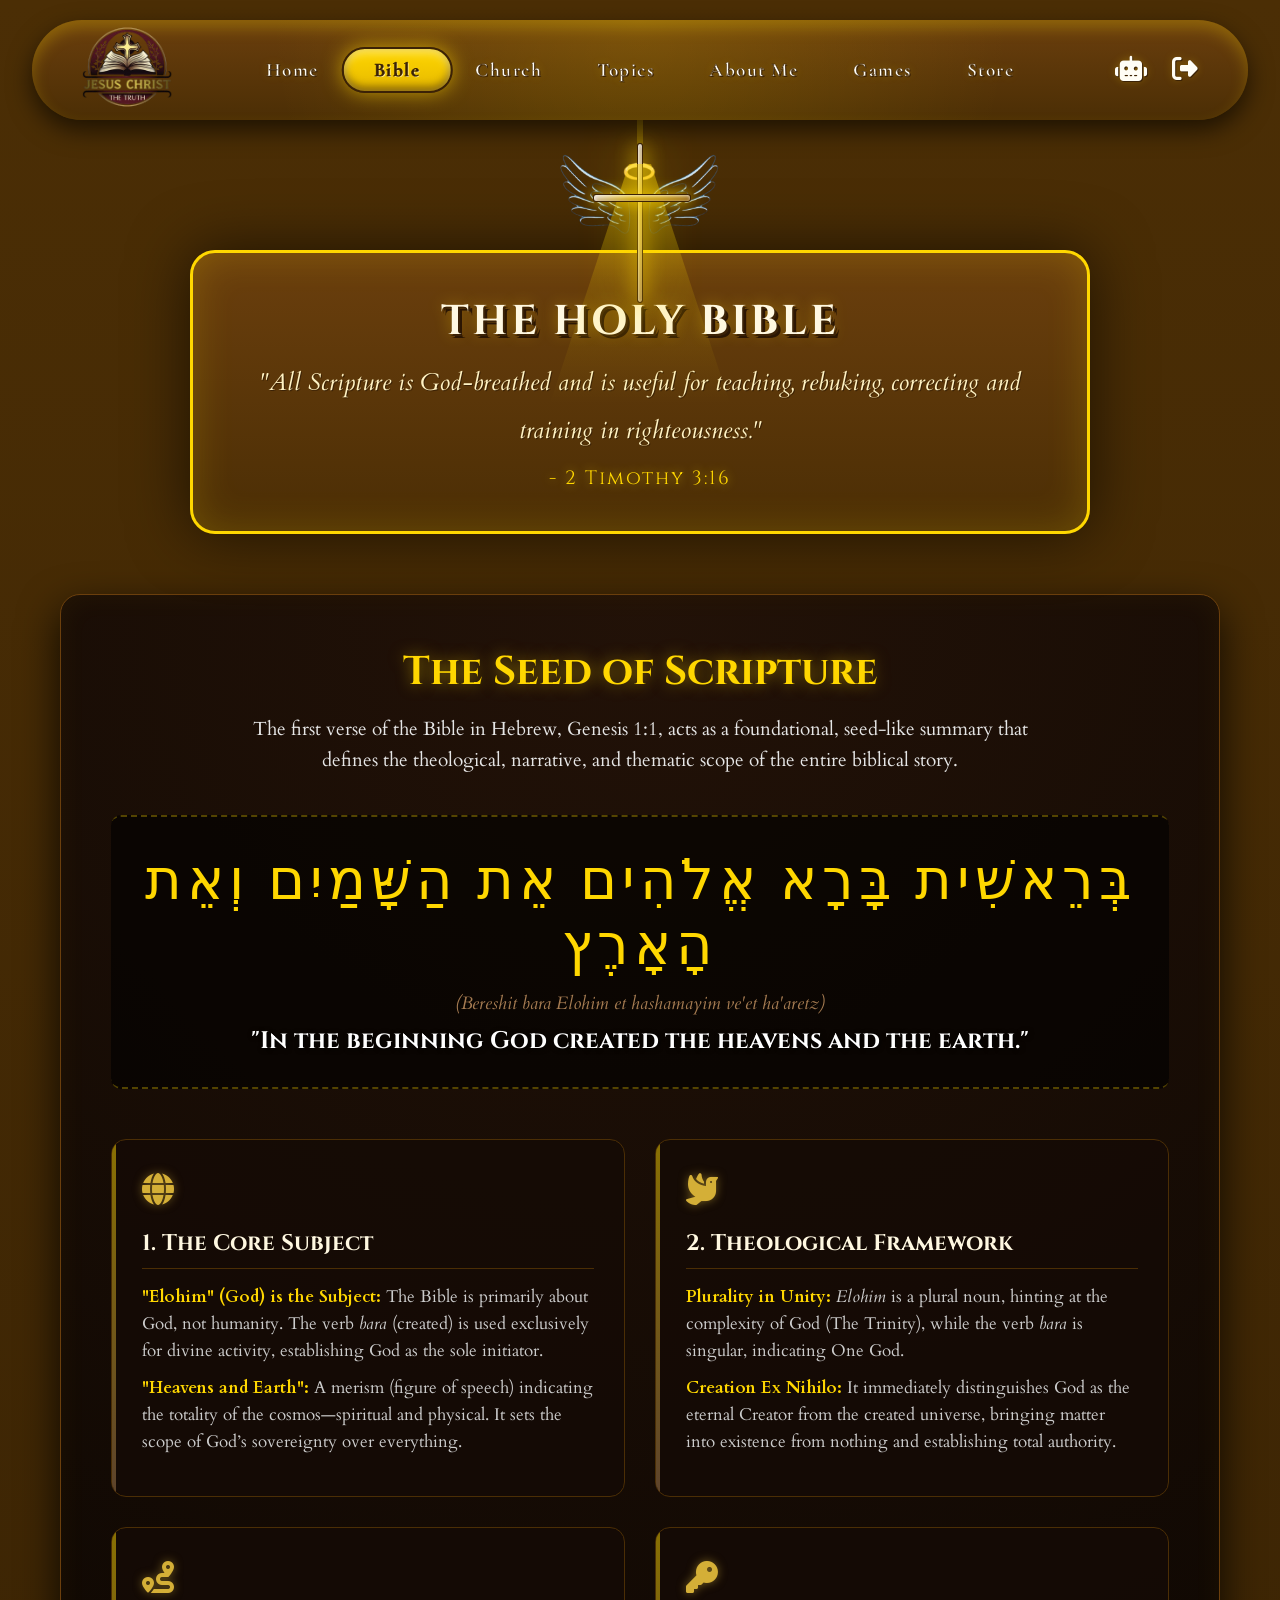
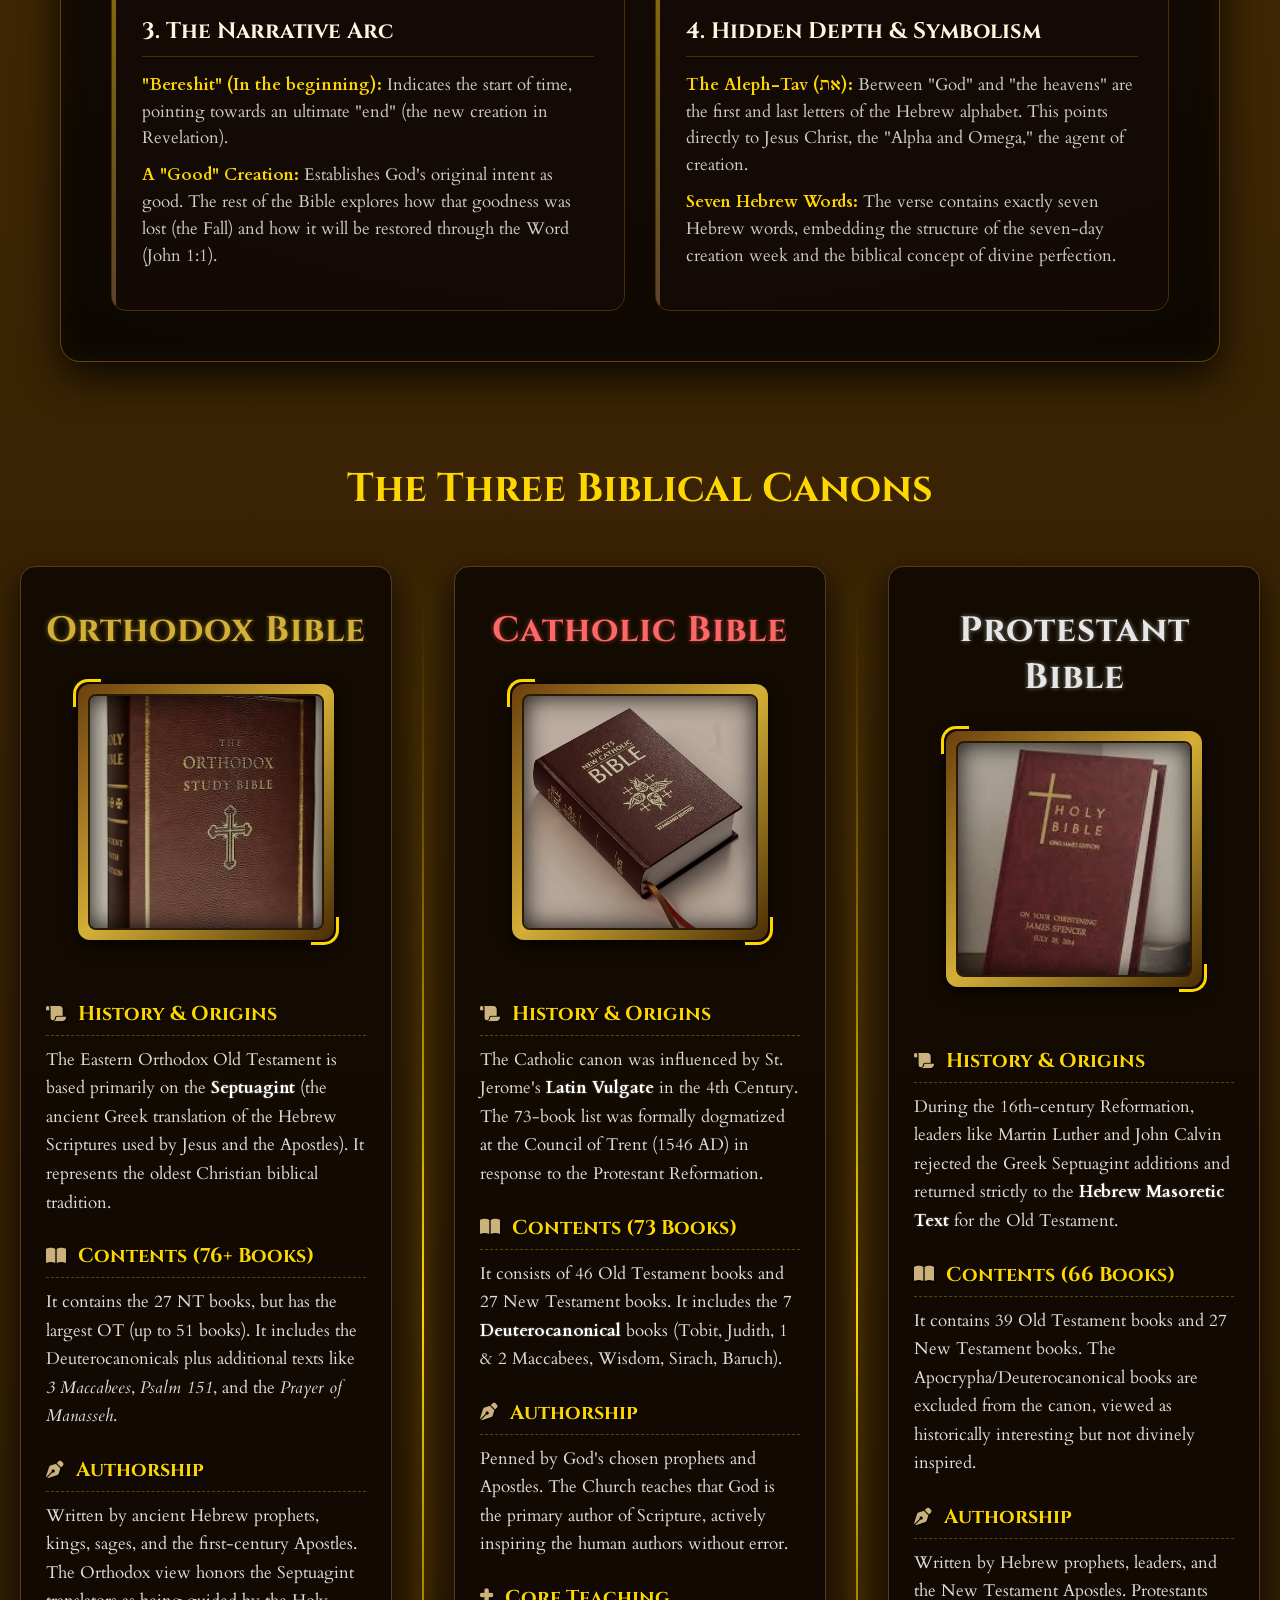
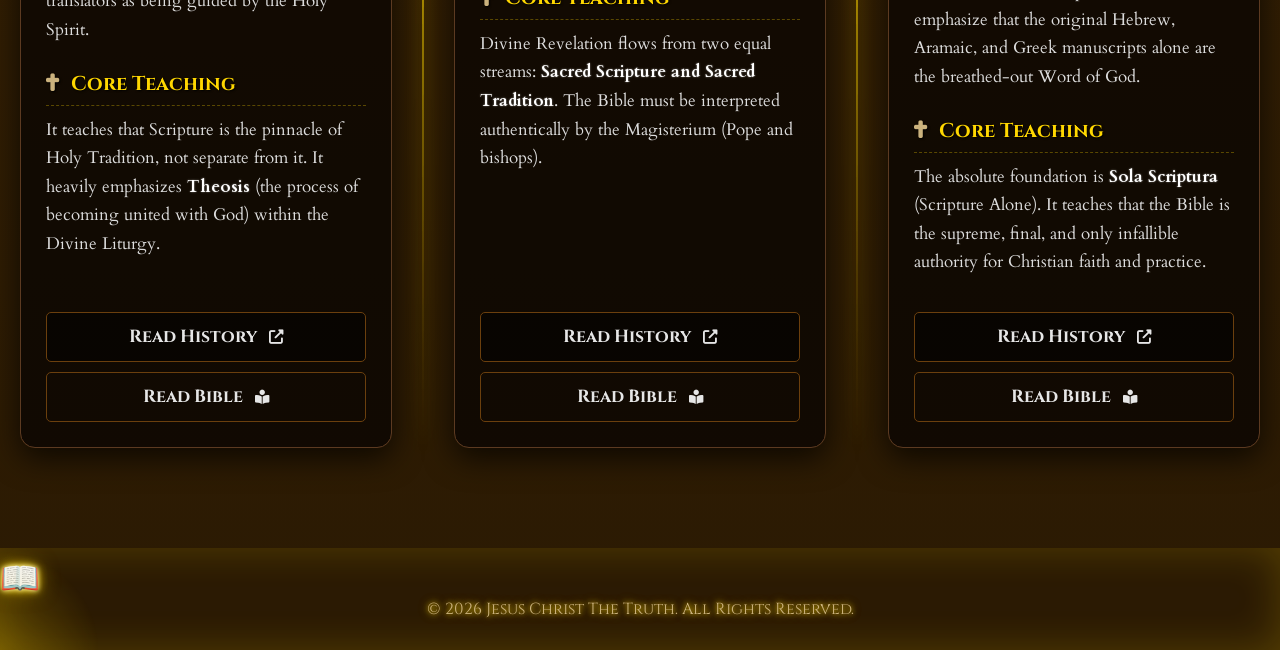
==== bible.html @ dcf9c30a "Update" ====
<!DOCTYPE html>
<html lang="en">
<head>
    <meta charset="UTF-8">
    <title>The Holy Bible - Jesus Christ The Truth</title>
    <meta name="viewport" content="width=device-width, initial-scale=1.0">

    <link rel="stylesheet" href="static/style.css">
    <link rel="stylesheet" href="static/bible.css">

    <link rel="stylesheet" href="https://cdnjs.cloudflare.com/ajax/libs/font-awesome/6.5.0/css/all.min.css">
    <link href="https://fonts.googleapis.com/css2?family=Cormorant+Garamond:wght@600;700&family=Cinzel:wght@600;700&display=swap" rel="stylesheet">
    <link href="https://fonts.googleapis.com/css2?family=Cinzel:wght@600;700&family=Cardo:ital,wght@0,400;1,400&display=swap" rel="stylesheet">
</head>
<body>

    <nav class="navbar">
        <div class="nav-left">
            <img src="static/image/jesusLogo.png" alt="Jesus Logo" class="logo">
        </div>

        <ul class="nav-links">
            <div class="nav-indicator"></div>
            <li><a href="main.html">Home</a></li>
            <li><a href="bible.html" class="active">Bible</a></li>
            <li><a href="church.html">Church</a></li>
            <li><a href="topic.html">Topics</a></li>
            <li><a href="#">About Me</a></li>
            <li><a href="#">Games</a></li>
            <li><a href="#">Store</a></li>
        </ul>

        <div class="nav-right">
            <a href="#" class="nav-icon" title="Chatbot"><i class="fas fa-robot"></i></a>
            <a href="index.html" class="nav-icon logout-btn" title="Logout"><i class="fas fa-sign-out-alt"></i></a>
        </div>

        <div class="dropdown" id="dropdownMenu">
            <ul class="mobile-nav-links">
                <li><a href="main.html">Home</a></li>
                <li><a href="bible.html" class="active">Bible</a></li>
                <li><a href="church.html">Church</a></li>
                <li><a href="#">Topics</a></li>
                <li><a href="#">About Me</a></li>
                <li><a href="#">Games</a></li>
                <li><a href="#">Store</a></li>
                <hr class="mobile-divider">
                <li><a href="#"><i class="fas fa-robot"></i> Chatbot</a></li>
                <li><a href="index.html" class="logout-btn"><i class="fas fa-sign-out-alt"></i> Logout</a></li>
            </ul>
        </div>

        <div class="menu-icon" id="menuIcon">
            <i class="fas fa-bars"></i>
        </div>
    </nav>

    <section class="hero" style="padding-bottom: 40px;">
        <div class="hero-container">
            <h1 class="main-title">
                The Holy Bible
                <span class="cross-effect"></span>
                <span class="cross-wings"></span>
            </h1>
            <p class="description">
                "All Scripture is God-breathed and is useful for teaching, rebuking, correcting and training in righteousness."
            </p>
            <p class="verse-reference">- 2 Timothy 3:16</p>
        </div>
    </section>

    <section class="genesis-section">
        <div class="genesis-container bible-reveal">
            
            <div class="genesis-intro">
                <h2>The Seed of Scripture</h2>
                <p>The first verse of the Bible in Hebrew, Genesis 1:1, acts as a foundational, seed-like summary that defines the theological, narrative, and thematic scope of the entire biblical story.</p>
            </div>

            <div class="hebrew-block bible-reveal">
                <p class="hebrew-text" dir="rtl">בְּרֵאשִׁית בָּרָא אֱלֹהִים אֵת הַשָּׁמַיִם וְאֵת הָאָרֶץ</p>
                <p class="transliteration">(Bereshit bara Elohim et hashamayim ve'et ha'aretz)</p>
                <p class="translation">"In the beginning God created the heavens and the earth."</p>
            </div>

            <div class="genesis-grid">
                
                <div class="genesis-card bible-reveal">
                    <div class="gen-icon"><i class="fas fa-globe"></i></div>
                    <h3>1. The Core Subject</h3>
                    <p><strong>"Elohim" (God) is the Subject:</strong> The Bible is primarily about God, not humanity. The verb <em>bara</em> (created) is used exclusively for divine activity, establishing God as the sole initiator.</p>
                    <p><strong>"Heavens and Earth":</strong> A merism (figure of speech) indicating the totality of the cosmos—spiritual and physical. It sets the scope of God’s sovereignty over everything.</p>
                </div>

                <div class="genesis-card bible-reveal" style="transition-delay: 0.1s;">
                    <div class="gen-icon"><i class="fas fa-dove"></i></div>
                    <h3>2. Theological Framework</h3>
                    <p><strong>Plurality in Unity:</strong> <em>Elohim</em> is a plural noun, hinting at the complexity of God (The Trinity), while the verb <em>bara</em> is singular, indicating One God.</p>
                    <p><strong>Creation Ex Nihilo:</strong> It immediately distinguishes God as the eternal Creator from the created universe, bringing matter into existence from nothing and establishing total authority.</p>
                </div>

                <div class="genesis-card bible-reveal" style="transition-delay: 0.2s;">
                    <div class="gen-icon"><i class="fas fa-route"></i></div>
                    <h3>3. The Narrative Arc</h3>
                    <p><strong>"Bereshit" (In the beginning):</strong> Indicates the start of time, pointing towards an ultimate "end" (the new creation in Revelation).</p>
                    <p><strong>A "Good" Creation:</strong> Establishes God's original intent as good. The rest of the Bible explores how that goodness was lost (the Fall) and how it will be restored through the Word (John 1:1).</p>
                </div>

                <div class="genesis-card bible-reveal" style="transition-delay: 0.3s;">
                    <div class="gen-icon"><i class="fas fa-key"></i></div>
                    <h3>4. Hidden Depth & Symbolism</h3>
                    <p><strong>The Aleph-Tav (את):</strong> Between "God" and "the heavens" are the first and last letters of the Hebrew alphabet. This points directly to Jesus Christ, the "Alpha and Omega," the agent of creation.</p>
                    <p><strong>Seven Hebrew Words:</strong> The verse contains exactly seven Hebrew words, embedding the structure of the seven-day creation week and the biblical concept of divine perfection.</p>
                </div>

            </div>
        </div>
    </section>

    <section class="bible-section">
        <h2 class="bible-reveal" style="text-align:center; font-family:'Cinzel', serif; font-size: 2.5rem; color:#ffd700; margin-bottom: 50px;">The Three Biblical Canons</h2>
        <div class="bible-grid">
            
            <div class="bible-col bible-reveal">
                <h2 class="bible-title orthodox-text">Orthodox Bible</h2>
                
                <div class="bible-image-frame orthodox-frame">
                    <div class="bible-image-container">
                        <img src="static/image/orthodox_book.jpg" alt="Eastern Orthodox Bible">
                    </div>
                </div>
                
                <div class="bible-details">
                    <h4><i class="fas fa-scroll"></i> History & Origins</h4>
                    <p>The Eastern Orthodox Old Testament is based primarily on the <strong>Septuagint</strong> (the ancient Greek translation of the Hebrew Scriptures used by Jesus and the Apostles). It represents the oldest Christian biblical tradition.</p>

                    <h4><i class="fas fa-book-open"></i> Contents (76+ Books)</h4>
                    <p>It contains the 27 NT books, but has the largest OT (up to 51 books). It includes the Deuterocanonicals plus additional texts like <em>3 Maccabees</em>, <em>Psalm 151</em>, and the <em>Prayer of Manasseh</em>.</p>

                    <h4><i class="fas fa-pen-nib"></i> Authorship</h4>
                    <p>Written by ancient Hebrew prophets, kings, sages, and the first-century Apostles. The Orthodox view honors the Septuagint translators as being guided by the Holy Spirit.</p>

                    <h4><i class="fas fa-cross"></i> Core Teaching</h4>
                    <p>It teaches that Scripture is the pinnacle of Holy Tradition, not separate from it. It heavily emphasizes <strong>Theosis</strong> (the process of becoming united with God) within the Divine Liturgy.</p>
                </div>

                <a href="https://www.orthodoxroad.com/where-did-the-christian-bible-come-from/" target="_blank" class="bible-source-link orthodox-link">
                    Read History <i class="fas fa-external-link-alt"></i>
                </a>
                
                <button class="bible-source-link orthodox-read-btn" id="open-orthodox-reader">
                    Read Bible <i class="fas fa-book-reader"></i>
                </button>
            </div>

            <div class="bible-divider bible-reveal"></div>

            <div class="bible-col bible-reveal" style="transition-delay: 0.2s;">
                <h2 class="bible-title catholic-text">Catholic Bible</h2>
                
                <div class="bible-image-frame catholic-frame">
                    <div class="bible-image-container">
                        <img src="static/image/catholic_book.jpg" alt="Roman Catholic Bible">
                    </div>
                </div>
                
                <div class="bible-details">
                    <h4><i class="fas fa-scroll"></i> History & Origins</h4>
                    <p>The Catholic canon was influenced by St. Jerome's <strong>Latin Vulgate</strong> in the 4th Century. The 73-book list was formally dogmatized at the Council of Trent (1546 AD) in response to the Protestant Reformation.</p>

                    <h4><i class="fas fa-book-open"></i> Contents (73 Books)</h4>
                    <p>It consists of 46 Old Testament books and 27 New Testament books. It includes the 7 <strong>Deuterocanonical</strong> books (Tobit, Judith, 1 & 2 Maccabees, Wisdom, Sirach, Baruch).</p>

                    <h4><i class="fas fa-pen-nib"></i> Authorship</h4>
                    <p>Penned by God's chosen prophets and Apostles. The Church teaches that God is the primary author of Scripture, actively inspiring the human authors without error.</p>

                    <h4><i class="fas fa-cross"></i> Core Teaching</h4>
                    <p>Divine Revelation flows from two equal streams: <strong>Sacred Scripture and Sacred Tradition</strong>. The Bible must be interpreted authentically by the Magisterium (Pope and bishops).</p>
                </div>

                <a href="https://www.catholic.com/tract/the-old-testament-canon" target="_blank" class="bible-source-link catholic-link">
                    Read History <i class="fas fa-external-link-alt"></i>
                </a>

                <button class="bible-source-link catholic-read-btn" id="open-catholic-reader">
                    Read Bible <i class="fas fa-book-reader"></i>
                </button>
            </div>

            <div class="bible-divider bible-reveal"></div>

            <div class="bible-col bible-reveal" style="transition-delay: 0.4s;">
                <h2 class="bible-title protestant-text">Protestant Bible</h2>
                
                <div class="bible-image-frame protestant-frame">
                    <div class="bible-image-container">
                        <img src="static/image/protestant_bible.jpg" alt="Protestant Bible">
                    </div>
                </div>
                
                <div class="bible-details">
                    <h4><i class="fas fa-scroll"></i> History & Origins</h4>
                    <p>During the 16th-century Reformation, leaders like Martin Luther and John Calvin rejected the Greek Septuagint additions and returned strictly to the <strong>Hebrew Masoretic Text</strong> for the Old Testament.</p>

                    <h4><i class="fas fa-book-open"></i> Contents (66 Books)</h4>
                    <p>It contains 39 Old Testament books and 27 New Testament books. The Apocrypha/Deuterocanonical books are excluded from the canon, viewed as historically interesting but not divinely inspired.</p>

                    <h4><i class="fas fa-pen-nib"></i> Authorship</h4>
                    <p>Written by Hebrew prophets, leaders, and the New Testament Apostles. Protestants emphasize that the original Hebrew, Aramaic, and Greek manuscripts alone are the breathed-out Word of God.</p>

                    <h4><i class="fas fa-cross"></i> Core Teaching</h4>
                    <p>The absolute foundation is <strong>Sola Scriptura</strong> (Scripture Alone). It teaches that the Bible is the supreme, final, and only infallible authority for Christian faith and practice.</p>
                </div>

                <a href="https://www.thegospelcoalition.org/essay/the-biblical-canon/" target="_blank" class="bible-source-link protestant-link">
                    Read History <i class="fas fa-external-link-alt"></i>
                </a>

                <button class="bible-source-link protestant-read-btn" id="open-protestant-reader">
                    Read Bible <i class="fas fa-book-reader"></i>
                </button>
            </div>

        </div>
    </section>

    <div id="panel-overlay" class="panel-overlay"></div>

    <div id="orthodox-reader-panel" class="side-panel">
        <div class="panel-header orthodox-header">
            <h2>Orthodox Canon</h2>
            <button class="close-btn" title="Go Back"><i class="fas fa-arrow-right"></i></button>
        </div>
        
        <div class="panel-content">
            <h3 class="testament-title">Old Testament (51 Books)</h3>
            <div class="books-grid">
                <div class="book-category">
                    <h4 class="book-section">The Law (Pentateuch)</h4>
                    <ul class="book-list">
                        <li class="book-item" onclick="window.location.href='genesis.html'">Genesis</li>
                        <li class="book-item">Exodus</li>
                        <li class="book-item">Leviticus</li>
                        <li class="book-item">Numbers</li>
                        <li class="book-item">Deuteronomy</li>
                    </ul>
                </div>
                <div class="book-category">
                    <h4 class="book-section">Historical</h4>
                    <ul class="book-list">
                        <li class="book-item">Joshua</li>
                        <li class="book-item">Judges</li>
                        <li class="book-item">Ruth</li>
                        <li class="book-item">1 Kingdoms (1 Samuel)</li>
                        <li class="book-item">2 Kingdoms (2 Samuel)</li>
                        <li class="book-item">3 Kingdoms (1 Kings)</li>
                        <li class="book-item">4 Kingdoms (2 Kings)</li>
                        <li class="book-item">1 Chronicles</li>
                        <li class="book-item">2 Chronicles</li>
                        <li class="book-item">1 Esdras</li>
                        <li class="book-item">Ezra (2 Esdras)</li>
                        <li class="book-item">Nehemiah</li>
                        <li class="book-item">Tobit</li>
                        <li class="book-item">Judith</li>
                        <li class="book-item">Esther</li>
                        <li class="book-item">1 Maccabees</li>
                        <li class="book-item">2 Maccabees</li>
                        <li class="book-item">3 Maccabees</li>
                        <li class="book-item">4 Maccabees (Appendix)</li>
                    </ul>
                </div>
                <div class="book-category">
                    <h4 class="book-section">Wisdom Literature</h4>
                    <ul class="book-list">
                        <li class="book-item">Job</li>
                        <li class="book-item">Psalms (+ Psalm 151)</li>
                        <li class="book-item">Proverbs</li>
                        <li class="book-item">Ecclesiastes</li>
                        <li class="book-item">Song of Songs</li>
                        <li class="book-item">Wisdom of Solomon</li>
                        <li class="book-item">Sirach (Ecclesiasticus)</li>
                        <li class="book-item">Prayer of Manasseh</li>
                    </ul>
                </div>
                <div class="book-category">
                    <h4 class="book-section">Major Prophets</h4>
                    <ul class="book-list">
                        <li class="book-item">Isaiah</li>
                        <li class="book-item">Jeremiah</li>
                        <li class="book-item">Lamentations</li>
                        <li class="book-item">Baruch</li>
                        <li class="book-item">Epistle of Jeremiah</li>
                        <li class="book-item">Ezekiel</li>
                        <li class="book-item">Daniel (w/ additions)</li>
                    </ul>
                </div>
                <div class="book-category">
                    <h4 class="book-section">Minor Prophets</h4>
                    <ul class="book-list">
                        <li class="book-item">Hosea</li>
                        <li class="book-item">Joel</li>
                        <li class="book-item">Amos</li>
                        <li class="book-item">Obadiah</li>
                        <li class="book-item">Jonah</li>
                        <li class="book-item">Micah</li>
                        <li class="book-item">Nahum</li>
                        <li class="book-item">Habakkuk</li>
                        <li class="book-item">Zephaniah</li>
                        <li class="book-item">Haggai</li>
                        <li class="book-item">Zechariah</li>
                        <li class="book-item">Malachi</li>
                    </ul>
                </div>
            </div>

            <h3 class="testament-title" style="margin-top: 50px;">New Testament (27 Books)</h3>
            <div class="books-grid">
                <div class="book-category">
                    <h4 class="book-section">Gospels & History</h4>
                    <ul class="book-list">
                        <li class="book-item">Matthew</li>
                        <li class="book-item">Mark</li>
                        <li class="book-item">Luke</li>
                        <li class="book-item">John</li>
                        <li class="book-item">Acts of the Apostles</li>
                    </ul>
                </div>
                <div class="book-category">
                    <h4 class="book-section">Pauline Epistles</h4>
                    <ul class="book-list">
                        <li class="book-item">Romans</li>
                        <li class="book-item">1 Corinthians</li>
                        <li class="book-item">2 Corinthians</li>
                        <li class="book-item">Galatians</li>
                        <li class="book-item">Ephesians</li>
                        <li class="book-item">Philippians</li>
                        <li class="book-item">Colossians</li>
                        <li class="book-item">1 Thessalonians</li>
                        <li class="book-item">2 Thessalonians</li>
                        <li class="book-item">1 Timothy</li>
                        <li class="book-item">2 Timothy</li>
                        <li class="book-item">Titus</li>
                        <li class="book-item">Philemon</li>
                    </ul>
                </div>
                <div class="book-category">
                    <h4 class="book-section">General Epistles & Prophecy</h4>
                    <ul class="book-list">
                        <li class="book-item">Hebrews</li>
                        <li class="book-item">James</li>
                        <li class="book-item">1 Peter</li>
                        <li class="book-item">2 Peter</li>
                        <li class="book-item">1 John</li>
                        <li class="book-item">2 John</li>
                        <li class="book-item">3 John</li>
                        <li class="book-item">Jude</li>
                        <li class="book-item" style="margin-top: 10px; color: #ff6666;">Revelation</li>
                    </ul>
                </div>
            </div>
        </div>
    </div>

    <div id="catholic-reader-panel" class="side-panel">
        <div class="panel-header catholic-header">
            <h2>Catholic Canon</h2>
            <button class="close-btn" title="Go Back"><i class="fas fa-arrow-right"></i></button>
        </div>
        
        <div class="panel-content">
            <h3 class="testament-title">Old Testament (46 Books)</h3>
            <div class="books-grid">
                <div class="book-category">
                    <h4 class="book-section">The Law (Pentateuch)</h4>
                    <ul class="book-list">
                        <li class="book-item" onclick="window.location.href='genesis.html'">Genesis</li>
                        <li class="book-item">Exodus</li>
                        <li class="book-item">Leviticus</li>
                        <li class="book-item">Numbers</li>
                        <li class="book-item">Deuteronomy</li>
                    </ul>
                </div>
                <div class="book-category">
                    <h4 class="book-section">Historical</h4>
                    <ul class="book-list">
                        <li class="book-item">Joshua</li>
                        <li class="book-item">Judges</li>
                        <li class="book-item">Ruth</li>
                        <li class="book-item">1 Samuel</li>
                        <li class="book-item">2 Samuel</li>
                        <li class="book-item">1 Kings</li>
                        <li class="book-item">2 Kings</li>
                        <li class="book-item">1 Chronicles</li>
                        <li class="book-item">2 Chronicles</li>
                        <li class="book-item">Ezra</li>
                        <li class="book-item">Nehemiah</li>
                        <li class="book-item">Tobit</li>
                        <li class="book-item">Judith</li>
                        <li class="book-item">Esther</li>
                        <li class="book-item">1 Maccabees</li>
                        <li class="book-item">2 Maccabees</li>
                    </ul>
                </div>
                <div class="book-category">
                    <h4 class="book-section">Wisdom Literature</h4>
                    <ul class="book-list">
                        <li class="book-item">Job</li>
                        <li class="book-item">Psalms</li>
                        <li class="book-item">Proverbs</li>
                        <li class="book-item">Ecclesiastes</li>
                        <li class="book-item">Song of Songs</li>
                        <li class="book-item">Wisdom</li>
                        <li class="book-item">Sirach (Ecclesiasticus)</li>
                    </ul>
                </div>
                <div class="book-category">
                    <h4 class="book-section">Major Prophets</h4>
                    <ul class="book-list">
                        <li class="book-item">Isaiah</li>
                        <li class="book-item">Jeremiah</li>
                        <li class="book-item">Lamentations</li>
                        <li class="book-item">Baruch</li>
                        <li class="book-item">Ezekiel</li>
                        <li class="book-item">Daniel</li>
                    </ul>
                </div>
                <div class="book-category">
                    <h4 class="book-section">Minor Prophets</h4>
                    <ul class="book-list">
                        <li class="book-item">Hosea</li>
                        <li class="book-item">Joel</li>
                        <li class="book-item">Amos</li>
                        <li class="book-item">Obadiah</li>
                        <li class="book-item">Jonah</li>
                        <li class="book-item">Micah</li>
                        <li class="book-item">Nahum</li>
                        <li class="book-item">Habakkuk</li>
                        <li class="book-item">Zephaniah</li>
                        <li class="book-item">Haggai</li>
                        <li class="book-item">Zechariah</li>
                        <li class="book-item">Malachi</li>
                    </ul>
                </div>
            </div>

            <h3 class="testament-title" style="margin-top: 50px;">New Testament (27 Books)</h3>
            <div class="books-grid">
                <div class="book-category">
                    <h4 class="book-section">Gospels & History</h4>
                    <ul class="book-list">
                        <li class="book-item">Matthew</li>
                        <li class="book-item">Mark</li>
                        <li class="book-item">Luke</li>
                        <li class="book-item">John</li>
                        <li class="book-item">Acts of the Apostles</li>
                    </ul>
                </div>
                <div class="book-category">
                    <h4 class="book-section">Pauline Epistles</h4>
                    <ul class="book-list">
                        <li class="book-item">Romans</li>
                        <li class="book-item">1 Corinthians</li>
                        <li class="book-item">2 Corinthians</li>
                        <li class="book-item">Galatians</li>
                        <li class="book-item">Ephesians</li>
                        <li class="book-item">Philippians</li>
                        <li class="book-item">Colossians</li>
                        <li class="book-item">1 Thessalonians</li>
                        <li class="book-item">2 Thessalonians</li>
                        <li class="book-item">1 Timothy</li>
                        <li class="book-item">2 Timothy</li>
                        <li class="book-item">Titus</li>
                        <li class="book-item">Philemon</li>
                    </ul>
                </div>
                <div class="book-category">
                    <h4 class="book-section">General Epistles & Prophecy</h4>
                    <ul class="book-list">
                        <li class="book-item">Hebrews</li>
                        <li class="book-item">James</li>
                        <li class="book-item">1 Peter</li>
                        <li class="book-item">2 Peter</li>
                        <li class="book-item">1 John</li>
                        <li class="book-item">2 John</li>
                        <li class="book-item">3 John</li>
                        <li class="book-item">Jude</li>
                        <li class="book-item" style="margin-top: 10px; color: #ff6666;">Revelation</li>
                    </ul>
                </div>
            </div>
        </div>
    </div>

    <div id="protestant-reader-panel" class="side-panel">
        <div class="panel-header protestant-header">
            <h2>Protestant Canon</h2>
            <button class="close-btn" title="Go Back"><i class="fas fa-arrow-right"></i></button>
        </div>
        
        <div class="panel-content">
            <h3 class="testament-title">Old Testament (39 Books)</h3>
            <div class="books-grid">
                <div class="book-category">
                    <h4 class="book-section">The Law (Pentateuch)</h4>
                    <ul class="book-list">
                        <li class="book-item" onclick="window.location.href='genesis.html'">Genesis</li>
                        <li class="book-item">Exodus</li>
                        <li class="book-item">Leviticus</li>
                        <li class="book-item">Numbers</li>
                        <li class="book-item">Deuteronomy</li>
                    </ul>
                </div>
                <div class="book-category">
                    <h4 class="book-section">Historical</h4>
                    <ul class="book-list">
                        <li class="book-item">Joshua</li>
                        <li class="book-item">Judges</li>
                        <li class="book-item">Ruth</li>
                        <li class="book-item">1 Samuel</li>
                        <li class="book-item">2 Samuel</li>
                        <li class="book-item">1 Kings</li>
                        <li class="book-item">2 Kings</li>
                        <li class="book-item">1 Chronicles</li>
                        <li class="book-item">2 Chronicles</li>
                        <li class="book-item">Ezra</li>
                        <li class="book-item">Nehemiah</li>
                        <li class="book-item">Esther</li>
                    </ul>
                </div>
                <div class="book-category">
                    <h4 class="book-section">Wisdom Literature</h4>
                    <ul class="book-list">
                        <li class="book-item">Job</li>
                        <li class="book-item">Psalms</li>
                        <li class="book-item">Proverbs</li>
                        <li class="book-item">Ecclesiastes</li>
                        <li class="book-item">Song of Solomon</li>
                    </ul>
                </div>
                <div class="book-category">
                    <h4 class="book-section">Major Prophets</h4>
                    <ul class="book-list">
                        <li class="book-item">Isaiah</li>
                        <li class="book-item">Jeremiah</li>
                        <li class="book-item">Lamentations</li>
                        <li class="book-item">Ezekiel</li>
                        <li class="book-item">Daniel</li>
                    </ul>
                </div>
                <div class="book-category">
                    <h4 class="book-section">Minor Prophets</h4>
                    <ul class="book-list">
                        <li class="book-item">Hosea</li>
                        <li class="book-item">Joel</li>
                        <li class="book-item">Amos</li>
                        <li class="book-item">Obadiah</li>
                        <li class="book-item">Jonah</li>
                        <li class="book-item">Micah</li>
                        <li class="book-item">Nahum</li>
                        <li class="book-item">Habakkuk</li>
                        <li class="book-item">Zephaniah</li>
                        <li class="book-item">Haggai</li>
                        <li class="book-item">Zechariah</li>
                        <li class="book-item">Malachi</li>
                    </ul>
                </div>
            </div>

            <h3 class="testament-title" style="margin-top: 50px;">New Testament (27 Books)</h3>
            <div class="books-grid">
                <div class="book-category">
                    <h4 class="book-section">Gospels & History</h4>
                    <ul class="book-list">
                        <li class="book-item">Matthew</li>
                        <li class="book-item">Mark</li>
                        <li class="book-item">Luke</li>
                        <li class="book-item">John</li>
                        <li class="book-item">Acts</li>
                    </ul>
                </div>
                <div class="book-category">
                    <h4 class="book-section">Pauline Epistles</h4>
                    <ul class="book-list">
                        <li class="book-item">Romans</li>
                        <li class="book-item">1 Corinthians</li>
                        <li class="book-item">2 Corinthians</li>
                        <li class="book-item">Galatians</li>
                        <li class="book-item">Ephesians</li>
                        <li class="book-item">Philippians</li>
                        <li class="book-item">Colossians</li>
                        <li class="book-item">1 Thessalonians</li>
                        <li class="book-item">2 Thessalonians</li>
                        <li class="book-item">1 Timothy</li>
                        <li class="book-item">2 Timothy</li>
                        <li class="book-item">Titus</li>
                        <li class="book-item">Philemon</li>
                    </ul>
                </div>
                <div class="book-category">
                    <h4 class="book-section">General Epistles & Prophecy</h4>
                    <ul class="book-list">
                        <li class="book-item">Hebrews</li>
                        <li class="book-item">James</li>
                        <li class="book-item">1 Peter</li>
                        <li class="book-item">2 Peter</li>
                        <li class="book-item">1 John</li>
                        <li class="book-item">2 John</li>
                        <li class="book-item">3 John</li>
                        <li class="book-item">Jude</li>
                        <li class="book-item" style="margin-top: 10px; color: #ff6666;">Revelation</li>
                    </ul>
                </div>
            </div>
        </div>
    </div>

    <footer class="footer">
        <span class="bible-icon">📖</span>
        <p>© 2026 Jesus Christ The Truth. All Rights Reserved.</p>
    </footer>

    <script src="static/script.js"></script>
    <script src="static/bible.js"></script>
</body>
</html>
---- static/style.css ----
/* ================= GLOBAL ================= */

* {
    margin: 0;
    padding: 0;
    box-sizing: border-box;
}

body {
    background: linear-gradient(to bottom, #4b2e05, #2b1a03);
    color: #fff8e1;
    font-family: 'Cinzel', serif;
    cursor: url("cursor/browncross.cur"), auto;
    overflow-x: hidden;
}

/* Cursor hover for links, buttons, and interactive containers */
a, 
button, 
li,
.menu-icon,
.nav-icon,
.gospel-block,
.disciple-card,
.tree-card,
.trinity-node,
.timeline-item .timeline-box,
.timeline-item .square-frame {
    cursor: url("cursor/yellowcross.cur"), pointer;
}

/* Glow background effect */
.cursor-glow {
    position: fixed;
    width: 200px;
    height: 200px;
    background: radial-gradient(circle, rgba(255,215,0,0.25) 0%, transparent 70%);
    pointer-events: none;
    transform: translate(-50%, -50%);
    z-index: 0;
}

/* ================= NAVBAR ================= */

.navbar {
    height: 100px;
    width: 95%;
    margin: 20px auto;
    background: linear-gradient(to bottom, #6b3f0d, #4b2e05);
    border-radius: 80px;
    box-shadow:
        inset 0 8px 15px rgba(255, 215, 0, 0.25),
        0 10px 25px rgba(0,0,0,0.6);
    display: flex;
    align-items: center;
    justify-content: space-between;
    padding: 0 50px; /* Slightly reduced padding to give links more room */
    position: relative;
    z-index: 10;

    /* Slide down animation */
    transform: translateY(-150%);
    animation: navDrop 1s ease forwards;
}

@keyframes navDrop {
    to {
        transform: translateY(0);
    }
}

/* LOGO */
.logo {
    height: 90px;
}

/* Desktop Nav Links */
.nav-links {
    list-style: none;
    display: flex;
    gap: 15px; /* Reduced gap to fit all items perfectly */
    position: absolute;
    left: 50%;
    transform: translateX(-50%);
    align-items: center;
}

.navbar::before {
    content: "";
    position: absolute;
    inset: 0;
    border-radius: 80px;
    background: radial-gradient(circle at top center, rgba(255,215,0,0.15), transparent 60%);
    pointer-events: none;
}

.nav-links li {
    position: relative;
    z-index: 2; /* Creates proper stacking for the links */
}

.nav-links li a {
    text-decoration: none;
    color: #fffdf5;
    font-weight: 700;
    font-size: 1.2rem; 
    letter-spacing: 1.5px;
    font-family: 'Cormorant Garamond', serif;
    position: relative;
    padding: 12px 20px; 
    transition: 0.3s ease;
    white-space: nowrap;
    text-shadow: 1px 1px 0 #3b2206, 0 0 8px rgba(255,215,0,0.25);
    -webkit-text-stroke: 0.4px #3b2206;
    z-index: 5; /* Keeps the text firmly above the yellow indicator */
}

/* Yellow Glow Indicator */
.nav-indicator {
    position: absolute;
    height: 46px; 
    background: linear-gradient(to bottom, #ffd700, #e6b800);
    border-radius: 25px;
    border: 2px solid #3b2206;
    box-shadow: inset 0 4px 8px rgba(255,255,255,0.4), inset 0 -4px 8px rgba(59,34,6,0.6), 0 0 20px rgba(255,215,0,0.6);
    /* Snappy, elastic sliding animation */
    transition: all 0.35s cubic-bezier(0.25, 1, 0.5, 1); 
    z-index: 1; /* Sits right behind the text but in front of the navbar */
    opacity: 0;
    pointer-events: none; /* CRITICAL: Prevents the bubble from blocking your mouse hovers! */
}

.nav-links li a.active {
    color: #3b2206;
    text-shadow:
        0 0 6px rgba(255,215,0,0.7),
        1px 1px 0 #fff3c4;
    -webkit-text-stroke: 0.6px #3b2206;
}

/* Right Side Icons */
.nav-right {
    display: flex;
    gap: 25px;
    align-items: center;
}

.nav-icon {
    color: #fffdf5;
    font-size: 1.6rem; /* Slightly smaller icons to match the new text scale */
    text-decoration: none;
    transition: 0.3s ease;
    text-shadow: 1px 1px 0 #3b2206, 0 0 8px rgba(255,215,0,0.25);
}

.nav-icon:hover {
    color: gold;
    text-shadow: 0 0 15px gold;
    transform: scale(1.1);
}

/* Menu Icon */
.menu-icon {
    font-size: 30px;
    color: #fff8e1;
    display: none; /* Hidden on desktop */
}

/* ================= DROPDOWN (Mobile Menu) ================= */
.dropdown {
    position: absolute;
    top: 120px;
    right: 40px;
    background: #3a2204;
    border-radius: 15px;
    width: 220px;
    display: none; /* Hidden by default */
    padding: 20px;
    box-shadow: 0 10px 20px rgba(0,0,0,0.5);
    z-index: 20;
}

/* Mobile Nav Links inside Dropdown */
.mobile-nav-links {
    list-style: none;
    display: flex;
    flex-direction: column;
    gap: 15px;
}

.mobile-nav-links li a {
    text-decoration: none;
    color: #fffdf5;
    font-size: 1.2rem;
    font-family: 'Cormorant Garamond', serif;
    padding: 10px;
    display: block;
    transition: 0.3s;
}

.mobile-nav-links li a:hover {
    color: gold;
    text-shadow: 0 0 10px gold;
}

/* Mobile Dropdown Divider */
.mobile-divider {
    border: 0;
    height: 1px;
    background: #6b3f0d;
    margin: 5px 0;
    box-shadow: 0 1px 3px rgba(0,0,0,0.5);
}

/* Icons inside mobile dropdown */
.mobile-nav-links li a i {
    width: 25px;
    text-align: center;
    margin-right: 5px;
    color: #ffd700;
}

/* ================= HERO SECTION ================= */
.hero {
    text-align: center;
    padding: 150px 20px 10px;
    margin-top: -40px;
    position: relative;
    z-index: 2;
}

.hero-container {
    max-width: 900px;
    margin: auto;
    background: linear-gradient(to bottom, #6b3f0d, #4b2e05);
    padding: 40px 60px 40px;
    border-radius: 25px;
    border: 3px solid gold;
    box-shadow:
        inset 0 0 40px rgba(255,215,0,0.2),
        0 0 60px rgba(0,0,0,0.6);
    position: relative;
    overflow: visible;
}

/* Responsive Title using clamp() */
.main-title {
    font-size: clamp(2rem, 5vw, 2.6rem); /* Scales between 2rem and 2.6rem */
    font-family: 'Cinzel', serif;
    position: relative;
    margin-bottom: 10px;
    letter-spacing: 3px;
    text-transform: uppercase;
    white-space: nowrap;
    text-shadow:
        2px 2px 0 #3b2206,
        4px 4px 0 #2b1603,
        0 0 15px rgba(255,215,0,0.4);
}

/* ================= CROSS EFFECT ================= */
.cross-effect {
    position: absolute;
    top: -150px;
    left: 50%;
    width: 6px;
    height: 160px;
    border: 1.5px solid #3b2206;
    background: linear-gradient(to bottom, #fffdf0 0%, #ffd700 40%, #e6b800 70%, #a87400 100%);
    transform: translateX(-50%);
    border-radius: 3px;
    box-shadow:
        0 0 20px gold,
        0 0 50px rgba(255,215,0,0.7),
        0 -45px 0 0 rgba(255,215,0,0.25),
        inset 1px 1px 4px rgba(255,255,255,0.9),
        inset -2px -2px 6px rgba(120,70,0,0.7);
    animation:
        crossGlow 2s infinite alternate,
        crossFloat 4s ease-in-out infinite,
        shimmerMove 3s linear infinite;
    z-index: 5;
    overflow: visible;
}

.cross-effect::after {
    content: "";
    position: absolute;
    top: 50px;
    left: -45px;
    width: 96px;
    height: 6px;
    border: 1.5px solid #3b2206;
    background: linear-gradient(to right, #fffdf0 0%, #ffd700 40%, #e6b800 70%, #a87400 100%);
    border-radius: 3px;
    box-shadow: 0 0 15px gold, inset 1px 1px 4px rgba(255,255,255,0.9), inset -2px -2px 6px rgba(120,70,0,0.7);
}

.cross-effect::before {
    content: "";
    position: absolute;
    top: 20px;
    left: 50%;
    transform: translateX(-50%);
    width: 220px;
    height: 300px;
    background: linear-gradient(to bottom, rgba(255,215,0,0.45), rgba(255,215,0,0.15), transparent 80%);
    clip-path: polygon(45% 0%, 55% 0%, 100% 100%, 0% 100%);
    z-index: -1;
    animation: rayPulse 4s ease-in-out infinite;
}

.cross-wings {
    position: absolute;
    top: -200px;
    left: 50%;
    width: 200px;
    height: 200px;
    transform: translateX(-50%) scale(0.8);
    background: url('image/holyWings.png') no-repeat center/contain;
    animation: crossFloat 4s ease-in-out infinite;
    z-index: -2;
}

/* ================= ANIMATIONS ================= */
@keyframes crossFloat {
    0% { transform: translate(-50%, 0px); }
    50% { transform: translate(-50%, -12px); }
    100% { transform: translate(-50%, 0px); }
}

@keyframes crossGlow {
    from { box-shadow: 0 0 15px gold; }
    to { box-shadow: 0 0 50px gold; }
}

@keyframes shimmerMove {
    0% { background-position: 0 0; }
    100% { background-position: 200px 0; }
}

@keyframes rayPulse {
    0% { opacity: 0.6; }
    50% { opacity: 1; }
    100% { opacity: 0.6; }
}

/* ================= DESCRIPTION & VERSE ================= */
.description {
    font-size: clamp(1.2rem, 3vw, 1.5rem); /* Responsive font size */
    line-height: 2;
    color: #fff3c4;
    font-family: 'Cardo', serif;
    font-style: italic;
    text-align: center;
    margin-bottom: 10px;
    text-shadow: 1px 1px 0 #3b2206;
}

.verse-reference {
    font-size: clamp(1rem, 2vw, 1.2rem);
    font-family: 'Cinzel', serif;
    color: gold;
    letter-spacing: 2px;
    text-shadow: 0 0 10px rgba(255,215,0,0.6);
}

/* ================= ART SECTION ================= */

.art-container {
    margin-bottom: 80px;
    padding: 30px;
    border-radius: 20px;

    background: rgba(255,215,0,0.05);
    border: 2px solid rgba(255,215,0,0.3);

    box-shadow:
        0 0 30px rgba(255,215,0,0.2),
        inset 0 0 20px rgba(255,215,0,0.1);
}

/* Title */
.art-title {
    font-size: 2rem;
    color: gold;
    margin-bottom: 30px;

    text-shadow:
        0 0 10px gold,
        0 0 20px rgba(255,215,0,0.5);
}

/* Section blocks */
.art-section {
    margin-bottom: 25px;
    padding: 15px 20px;
    border-left: 3px solid gold;

    background: rgba(255,215,0,0.03);
    border-radius: 10px;

    transition: 0.3s ease;
}

/* Section hover glow */
.art-section:hover {
    transform: translateX(5px);
    box-shadow: 0 0 15px rgba(255,215,0,0.3);
}

/* Section titles */
.art-section h3 {
    color: #ffd700;
    margin-bottom: 8px;
    font-size: 1.2rem;

    text-shadow: 0 0 8px rgba(255,215,0,0.6);
}

/* Images row */
.art-images {
    display: flex;
    justify-content: center;
    gap: 30px;
    margin-bottom: 30px;
    flex-wrap: wrap;
}

/* Images styling */
.art-images img {
    width: 280px;
    border-radius: 15px;
    border: 2px solid gold;

    box-shadow:
        0 0 20px rgba(255,215,0,0.4);

    transition: 0.4s ease;
}

/* Hover zoom */
.art-images img:hover {
    transform: scale(1.05);
    box-shadow:
        0 0 40px gold,
        0 0 80px rgba(255,215,0,0.5);
}

/* Description */
.art-description p {
    font-size: 1.1rem;
    line-height: 1.8;
    margin-bottom: 15px;
    color: #fff3c4;

    text-shadow: 1px 1px 0 #3b2206;
}

/* Quote */
.art-quote {
    margin-top: 25px;
    font-style: italic;
    color: #ffeaa7;
}

.art-quote p {
    font-size: 1.2rem;
    text-shadow: 0 0 10px gold;
}

.art-quote span {
    display: block;
    margin-top: 5px;
    font-size: 0.9rem;
    color: gold;
}

/* References */
.art-references {
    margin-top: 25px;
    text-align: left;
    font-size: 0.9rem;
    color: #d6b96b;
}

/* Links styling */
.art-references a {
    color: gold;
    text-decoration: none;
    transition: 0.3s ease;
}

/* Hover effect for links */
.art-references a:hover {
    text-decoration: underline;
    text-shadow: 0 0 8px gold;
}

.art-references ul {
    padding-left: 20px;
}

.art-references li {
    margin-bottom: 5px;
}

/* ================= GOSPEL SECTION ================= */

.gospel {
    padding: 120px 20px;
    text-align: center;
}

/* Gospel particles container */
.gospel {
    position: relative;
    overflow: hidden;
}

/* Particle */
.gospel-particle {
    position: absolute;
    background: radial-gradient(circle, #fff8c4, gold, transparent);
    border-radius: 50%;
    opacity: 0;
    pointer-events: none;

    filter: blur(0.5px) drop-shadow(0 0 6px gold);

    animation: floatParticle linear forwards;
}

/* Floating animation */
@keyframes floatParticle {
    0% {
        transform: translate(0, 0) scale(0.8);
        opacity: 0;
    }
    20% {
        opacity: 0.6;
    }
    100% {
        transform: translate(var(--drift-x), var(--drift-y)) scale(1.4);
        opacity: 0;
    }
}

.gospel-container {
    max-width: 900px;
    margin: auto;
    background: linear-gradient(to bottom, #6b3f0d, #4b2e05);
    border-radius: 25px;
    padding: 50px 40px;
    border: 3px solid gold;
    box-shadow:
        inset 0 0 40px rgba(255,215,0,0.2),
        0 0 60px rgba(0,0,0,0.6);
}

/* Title */
.gospel-title {
    font-size: 2.8rem;
    color: gold;
    margin-bottom: 50px;
    letter-spacing: 3px;
    text-transform: uppercase;
    animation: divineGlow 3s ease-in-out infinite alternate;

    text-shadow:
        0 0 10px gold,
        0 0 25px rgba(255,215,0,0.6);
}

@keyframes divineGlow {
    from {
        text-shadow: 0 0 10px gold;
    }
    to {
        text-shadow:
            0 0 25px gold,
            0 0 50px rgba(255,215,0,0.7);
    }
}

/* Each Gospel Block */
.gospel-block {
    margin-bottom: 40px;
    padding: 20px;
    border-radius: 15px;

    background: rgba(255,215,0,0.05);
    border: 1px solid rgba(255,215,0,0.3);

    opacity: 0;
    transform: translateY(50px) scale(0.95);
    transition: 
        opacity 0.8s ease,
        transform 0.8s ease;
}

.gospel-block.show {
    opacity: 1;
    transform: translateY(0) scale(1);
}

/* Hover glow effect */
.gospel-block:hover {
    transform: translateY(-8px) scale(1.02);
    box-shadow:
        0 0 25px rgba(255,215,0,0.5),
        0 0 60px rgba(255,215,0,0.3);
}

/* Glow text when hovered */
.gospel-block:hover p {
    text-shadow:
        0 0 10px gold,
        0 0 20px rgba(255,215,0,0.7);
}

/* Section headings */
.gospel-block h3 {
    font-size: 1.4rem;
    margin-bottom: 10px;
    color: #ffd700;
    font-family: 'Cinzel', serif;

    text-shadow: 0 0 8px rgba(255,215,0,0.5);
}

/* Verse text */
.gospel-block p {
    font-size: 1.2rem;
    line-height: 1.8;
    font-family: 'Cardo', serif;
    font-style: italic;
    color: #fff3c4;
    margin-bottom: 8px;

    text-shadow: 1px 1px 0 #3b2206;
}

/* Verse reference */
.gospel-block span {
    font-size: 0.95rem;
    color: gold;
    letter-spacing: 1px;

    text-shadow: 0 0 8px rgba(255,215,0,0.5);
}

/* ================= GOSPEL GRID ================= */
.gospel-grid {
    display: grid;
    grid-template-columns: repeat(2, 1fr); /* 2 columns side-by-side */
    gap: 30px; /* Space between the blocks */
    align-items: stretch; /* Makes sure side-by-side boxes are the same height */
}

/* Remove the old bottom margin so the grid 'gap' can handle spacing properly */
.gospel-grid .gospel-block {
    margin-bottom: 0; 
    height: 100%; 
    display: flex;
    flex-direction: column;
    justify-content: center; /* Centers the text perfectly inside the box */
}

/* ================= DISCIPLES SECTION ================= */

.disciples-grid {
    display: grid;
    grid-template-columns: repeat(3, 1fr);
    gap: 40px;
    max-width: 1200px;
    margin: 40px auto;
}

/* Individual Card Base */
.disciple-card {
    background: rgba(43, 26, 3, 0.85);
    padding: 30px;
    border-radius: 20px;
    border: 2px solid #6b3f0d;
    transition: 
        transform 0.5s cubic-bezier(0.4, 0, 0.2, 1),
        filter 0.5s ease,
        box-shadow 0.5s ease,
        border-color 0.5s ease;
    position: relative;
    overflow: hidden;
    filter: brightness(0.5); /* Keep it dim by default */
    z-index: 1;
}

/* THE FIX: Stronger Hover Glow */
.disciple-card:hover {
    filter: brightness(1.5) contrast(1.1); /* Significantly brighter */
    border-color: #ffeb3b; /* Bright Yellow/Gold */
    transform: translateY(-15px) scale(1.02);
    box-shadow: 
        0 0 30px rgba(255, 215, 0, 0.4),
        0 0 60px rgba(255, 215, 0, 0.1);
    z-index: 10;
}

/* Divine Shine Effect */
.disciple-card::before {
    content: "";
    position: absolute;
    top: 0;
    left: -100%;
    width: 50%;
    height: 100%;
    background: linear-gradient(
        to right,
        transparent,
        rgba(255, 215, 0, 0.2),
        transparent
    );
    transform: skewX(-25deg);
    transition: 0.7s;
}

.disciple-card:hover::before {
    left: 150%; /* Shine moves across the card */
}

/* Ensure the 'active' class doesn't lock the brightness when hovering */
.disciple-card.active {
    opacity: 1;
    transform: scale(1) translateY(0);
    filter: brightness(0.5) blur(0);
}

/* Overriding brightness specifically during hover while active */
.disciple-card.active:hover {
    filter: brightness(1.5) blur(0);
}

/* Window Frame extra glow on hover */
.disciple-card:hover .window-frame {
    box-shadow: 
        0 0 20px #ffd700, 
        inset 0 0 20px rgba(255, 215, 0, 0.5);
    border-color: #8b6b23;
}

/* Entrance Animation State */
.disciple-card.reveal {
    opacity: 0;
    transform: scale(0.8) translateY(50px);
    filter: brightness(0) blur(10px);
    transition: all 1.2s cubic-bezier(0.17, 0.55, 0.55, 1);
}

/* Add a subtle glow behind the grid for the holy theme */
.disciples-grid {
    position: relative;
    background: radial-gradient(circle at center, rgba(255, 215, 0, 0.05) 0%, transparent 70%);
    padding: 40px 0;
}

/* Ensure the title is absolutely centered */
.disciples .gospel-title {
    width: 100%;
    display: block;
    text-shadow: 0 0 20px rgba(255, 215, 0, 0.3);
}

/* Glowing Window Frame */
.window-frame {
    width: 100%;
    height: 280px;
    border: 10px double #3b2206; /* Double border for "cool" design */
    border-top: 35px solid #3b2206; 
    border-radius: 15px;
    overflow: hidden;
    background: #000;
    margin-bottom: 20px;
    position: relative;
    box-shadow: 0 0 10px rgba(0,0,0,0.5);
    transition: box-shadow 0.5s ease;
}

.disciple-card:hover .window-frame {
    box-shadow: 0 0 25px gold, inset 0 0 15px gold;
    border-color: #5c3a0a;
}

.window-frame img {
    width: 100%;
    height: 100%;
    object-fit: contain; /* Shows full image without cropping */
    transition: transform 0.8s ease;
}

/* Typography */
.disciple-text h3 {
    font-family: 'Cinzel', serif;
    color: #ffd700;
    font-size: 1.4rem;
    margin-bottom: 5px;
    text-shadow: 0 0 10px rgba(0,0,0,0.5);
}

.occupation {
    font-family: 'Cardo', serif;
    font-style: italic;
    color: #fff8e1;
    font-size: 0.95rem;
    margin-bottom: 20px;
    opacity: 0.8;
}

/* Circular More Info Button */
.more-info-btn {
    width: 90px;
    height: 90px;
    border-radius: 50%;
    background: transparent;
    border: 2px solid gold;
    color: gold;
    font-family: 'Cinzel', serif;
    font-size: 0.7rem;
    font-weight: bold;
    cursor: pointer;
    transition: all 0.3s ease;
    text-transform: uppercase;
}

.more-info-btn:hover {
    background: #ffd700;
    color: white !important;
    box-shadow: 0 0 20px #ffd700;
    transform: scale(1.1);
}

/* Responsive for mobile */
.disciple-card:last-child:nth-child(3n - 2) {
    grid-column: 2;
}

/* Mobile fix: reset centering for single column views */
@media (max-width: 600px) {
    .disciple-card:last-child:nth-child(3n - 2) {
        grid-column: auto;
    }
}

/* ================= JUDAS SPECIAL SILVER EFFECTS ================= */

/* Change the glow and border to Silver for Judas */
.judas-card:hover {
    filter: brightness(1.2) contrast(1.2);
    border-color: #c0c0c0; /* Silver */
    box-shadow: 
        0 0 30px rgba(192, 192, 192, 0.4),
        0 0 60px rgba(192, 192, 192, 0.1);
}

/* Change his text to a cold silver/white */
.judas-card .disciple-text h3 {
    color: #e0e0e0;
    text-shadow: 0 0 10px rgba(255, 255, 255, 0.3);
}

/* Window Frame for Judas (Silver Glow) */
.judas-card:hover .window-frame {
    box-shadow: 
        0 0 25px #c0c0c0, 
        inset 0 0 15px #c0c0c0;
    border-color: #4a4a4a;
}

/* Silver 'More Info' Button */
.judas-card .more-info-btn {
    border-color: #c0c0c0;
    color: #c0c0c0;
}

.judas-card .more-info-btn:hover {
    background: #c0c0c0;
    color: #1a1a1a !important;
    box-shadow: 0 0 20px #ffffff;
}

/* Change his shine effect to Silver */
.judas-card::before {
    background: linear-gradient(
        to right,
        transparent,
        rgba(192, 192, 192, 0.3),
        transparent
    );
}

/* ================= JUDAS MODAL SILVER THEME ================= */

/* We will use a special class triggered by JS for the Judas Modal */
.modal-overlay.judas-theme .modal-content {
    border-color: #c0c0c0;
    box-shadow: 0 0 50px rgba(192, 192, 192, 0.3);
    background: linear-gradient(135deg, #2c2c2c, #000000);
}

.modal-overlay.judas-theme .modal-info h3,
.modal-overlay.judas-theme #modal-name {
    color: #c0c0c0;
}

.modal-overlay.judas-theme .modal-close-btn {
    background: #c0c0c0;
    color: #000;
}

/* ================= MODAL SYSTEM ================= */
.modal-overlay {
    position: fixed;
    top: 0;
    left: 0;
    width: 100%;
    height: 100%;
    background: rgba(0, 0, 0, 0.9);
    backdrop-filter: blur(10px);
    z-index: 2000;
    display: none; /* Hidden by default */
    justify-content: center;
    align-items: center;
}

.modal-content {
    background: linear-gradient(135deg, #4b2e05, #2b1a03);
    width: 80%;
    max-width: 1000px;
    border: 3px solid gold;
    border-radius: 30px;
    position: relative;
    padding: 50px;
    box-shadow: 0 0 50px rgba(255, 215, 0, 0.3);
    transition: transform 0.6s cubic-bezier(0.19, 1, 0.22, 1);
}

/* Slide Directions */
.modal-overlay.slide-left .modal-content { transform: translateX(-150%); }
.modal-overlay.slide-top .modal-content { transform: translateY(-150%); }
.modal-overlay.slide-right .modal-content { transform: translateX(150%); }

/* Active State (Shown) */
.modal-overlay.active .modal-content {
    transform: translate(0, 0) !important;
}

.modal-body {
    display: flex;
    gap: 40px;
    align-items: flex-start;
}

.modal-visuals {
    flex: 1;
    text-align: center;
}

.modal-info {
    flex: 1.5;
    font-family: 'Cardo', serif;
    color: #fff8e1;
    line-height: 1.8;
}

.modal-info h3 {
    font-family: 'Cinzel', serif;
    color: gold;
    margin-bottom: 20px;
}

.modal-close-btn {
    position: absolute;
    top: 20px;
    right: 20px;
    width: 50px;
    height: 50px;
    border-radius: 50%;
    background: gold;
    border: none;
    cursor: pointer;
    font-size: 1.5rem;
    color: #2b1a03;
    transition: 0.3s;
    z-index: 10;
}

.modal-close-btn:hover {
    transform: rotate(90deg) scale(1.1);
    background: #fff;
}

/* ================= THE HOLY TRINITY SECTION ================= */
.trinity {
    padding: 100px 20px;
    background: radial-gradient(circle at center, rgba(255, 215, 0, 0.03) 0%, transparent 80%);
    position: relative;
}

/* The Triangle Container */
.trinity-diagram {
    position: relative;
    width: 100%;
    max-width: 800px;
    height: 600px;
    margin: 0 auto 80px;
}

/* SVG Lines Overlay */
.trinity-lines {
    position: absolute;
    top: 0;
    left: 0;
    width: 100%;
    height: 100%;
    z-index: 0;
    opacity: 0.6;
    filter: drop-shadow(0 0 8px gold);
}

/* Individual Nodes */
.trinity-node {
    position: absolute;
    width: 160px;
    background: rgba(43, 26, 3, 0.95);
    padding: 15px;
    border-radius: 15px;
    border: 2px solid #6b3f0d;
    text-align: center;
    z-index: 2;
    box-shadow: 0 0 20px rgba(0,0,0,0.8);
    transition: all 0.4s ease;
}

.trinity-node:hover {
    border-color: gold;
    transform: scale(1.05) !important; /* Overrides positioning transform safely */
    box-shadow: 0 0 30px rgba(255, 215, 0, 0.4);
    filter: brightness(1.2);
}

/* Node Placements to form the Triangle */
.node-father {
    top: -50px; /* Moved higher to prevent overlapping with the center GOD node */
    left: 50%;
    transform: translateX(-50%);
}

/* FIX: Ensure the Father node stays centered when scaling up on hover */
.node-father:hover {
    transform: translateX(-50%) scale(1.05) !important;
    border-color: gold;
    box-shadow: 0 0 30px rgba(255, 215, 0, 0.4);
    filter: brightness(1.2);
}

.node-son {
    bottom: 0;
    left: 5%;
}

.node-spirit {
    bottom: 0;
    right: 5%;
}

/* Center GOD Node */
.trinity-center {
    position: absolute;
    top: 55%;
    left: 50%;
    transform: translate(-50%, -50%);
    background: radial-gradient(circle, #ffd700, #8b6b23);
    padding: 30px 40px;
    border-radius: 50%;
    border: 4px solid #fffdf5;
    box-shadow: 0 0 40px gold, inset 0 0 20px #4b2e05;
    z-index: 3;
    animation: divinePulse 3s infinite alternate;
}

.god-text {
    font-family: 'Cinzel', serif;
    color: #fff;
    font-size: 2.5rem;
    text-shadow: 0 0 15px rgba(0,0,0,0.8);
    margin: 0;
}

@keyframes divinePulse {
    from { box-shadow: 0 0 30px gold, inset 0 0 10px #4b2e05; }
    to { box-shadow: 0 0 60px #fff8c4, inset 0 0 25px #4b2e05; }
}

/* Mini Arch for Trinity Nodes */
.small-arch {
    height: 120px;
    border-width: 4px;
    border-top-width: 15px;
    margin-bottom: 10px;
}

.trinity-node h3 {
    font-family: 'Cinzel', serif;
    color: gold;
    font-size: 1.1rem;
}

/* Explanation Container */
.trinity-description {
    max-width: 900px;
    margin: 0 auto;
    background: rgba(43, 26, 3, 0.7);
    padding: 40px 50px;
    border-radius: 20px;
    border-left: 5px solid gold;
    border-right: 5px solid gold;
    box-shadow: inset 0 0 30px rgba(255,215,0,0.1), 0 10px 30px rgba(0,0,0,0.5);
}

.trinity-description h3 {
    font-family: 'Cinzel', serif;
    color: gold;
    font-size: 1.8rem;
    text-align: center;
    margin-bottom: 25px;
}

.trinity-description p {
    font-family: 'Cardo', serif;
    font-size: 1.2rem;
    line-height: 1.8;
    color: #fff8e1;
    margin-bottom: 20px;
    text-align: justify;
}

/* Unique Animation: Divine Emerge */
.trinity-reveal {
    opacity: 0;
    transform: scale(0.85) translateY(80px);
    filter: blur(10px) drop-shadow(0 0 50px gold);
    transition: all 1.5s cubic-bezier(0.22, 1, 0.36, 1);
}

.trinity-reveal.active {
    opacity: 1;
    transform: scale(1) translateY(0);
    filter: blur(0) drop-shadow(0 0 0 transparent);
}

/* ================= HOLY FAMILY TREE SECTION ================= */
.family-tree {
    padding: 80px 20px;
    background: radial-gradient(circle at center top, rgba(255, 215, 0, 0.05) 0%, transparent 70%);
}

.tree-wrapper {
    display: flex;
    flex-direction: column;
    align-items: center;
    gap: 60px;
    max-width: 1400px;
    margin: 0 auto;
}

/* Row Layouts */
.tree-row {
    display: flex;
    justify-content: center;
    gap: 50px;
    width: 100%;
    flex-wrap: wrap;
}

.children-row {
    align-items: flex-start;
}

.tree-branch {
    display: flex;
    justify-content: center;
    gap: 30px;
    flex-wrap: wrap;
    padding: 20px;
    border-top: 2px dashed rgba(255, 215, 0, 0.3); /* Implies the family line */
    position: relative;
}

/* Unique Entry Animation: Heavenly 3D Flip */
.tree-reveal {
    opacity: 0;
    transform: perspective(1000px) rotateX(90deg) translateY(-50px); /* Starts flipped back and high up */
    filter: blur(15px) brightness(2); /* Starts blindingly bright */
    transition: all 1.2s cubic-bezier(0.25, 1, 0.5, 1);
}

.tree-card.active {
    opacity: 1;
    transform: perspective(1000px) rotateX(0deg) translateY(0);
    filter: brightness(0.6) blur(0); /* Returns to dim state */
}

/* Tree Card Base (Dim to Bright Glow) */
.tree-card {
    background: rgba(43, 26, 3, 0.85);
    padding: 25px;
    border-radius: 20px;
    border: 2px solid #6b3f0d;
    width: 280px;
    text-align: center;
    position: relative;
    overflow: hidden;
    transition: all 0.5s ease;
}

.tree-card:hover {
    filter: brightness(1.5) contrast(1.1); /* Bright Gold Glow */
    border-color: #ffeb3b;
    transform: translateY(-15px) scale(1.05);
    box-shadow: 0 0 40px rgba(255, 215, 0, 0.5), 0 0 80px rgba(255, 215, 0, 0.2);
    z-index: 10;
}

/* Make Jesus Card slightly larger */
.jesus-card {
    width: 320px;
    border-color: gold;
    box-shadow: 0 0 20px rgba(255, 215, 0, 0.2);
}

/* Cathedral Arch Frame Design */
.arch-frame {
    width: 100%;
    height: 250px;
    border: 8px solid #3b2206;
    border-top: 25px solid #3b2206;
    border-radius: 50% 50% 10px 10px; /* Creates the Arch shape */
    overflow: hidden;
    background: #000;
    margin-bottom: 20px;
    box-shadow: inset 0 0 20px rgba(0,0,0,0.9);
    transition: 0.5s ease;
}

.tree-card:hover .arch-frame {
    box-shadow: 0 0 25px gold, inset 0 0 15px gold;
    border-color: #8b6b23;
}

.arch-frame img {
    width: 100%;
    height: 100%;
    object-fit: cover;
    transition: transform 0.8s ease;
}

.tree-card:hover .arch-frame img {
    transform: scale(1.1);
}

/* Typography & Button */
.tree-text h3 { font-family: 'Cinzel', serif; color: #ffd700; font-size: 1.3rem; }
.tree-card p { font-family: 'Cardo', serif; color: #fff8e1; font-size: 0.9rem; margin-bottom: 15px; opacity: 0.8; }

/* ================= FOOTER ================= */
.footer {
    position: relative;
    text-align: center;
    padding: 50px 20px 30px; /* space for icon animation */
    background: #2b1a03;
    font-size: 1rem;
    color: #cbb27d;
    font-family: 'Cinzel', serif;
    overflow: hidden;
    box-shadow: inset 0 0 40px rgba(255,215,0,0.2); /* subtle yellow glow */
}

/* Glow text */
.footer p {
    text-shadow:
        0 0 5px gold,
        0 0 10px rgba(255,215,0,0.5),
        0 0 15px rgba(255,215,0,0.3);
}

/* Bible icon animation */
.bible-icon {
    position: absolute;
    top: 10px; 
    left: 0; 
    font-size: 2rem;
    color: gold;
    text-shadow:
        0 0 5px #fff8c4,
        0 0 10px gold,
        0 0 20px rgba(255,215,0,0.5);
    z-index: 5;
    animation: bibleMove 12s ease-in-out infinite alternate, bibleRotate 4s linear infinite;
}

/* Left ↔ Right movement */
@keyframes bibleMove {
    0% { 
        left: 10px; 
        transform: rotate(0deg); 
    }
    100% { 
        left: calc(100% - 50px); 
        transform: rotate(360deg); 
    }
}

/* Rotate 360 degrees continuously */
@keyframes bibleRotate {
    0% { transform: rotate(0deg); }
    100% { transform: rotate(360deg); }
}

/* ================= RESPONSIVE ================= */
@media (max-width: 1024px) {
    .nav-links { display: none; }
    .nav-right { display: none; } /* Hide desktop icons */
    .menu-icon { display: block; } /* Show hamburger menu */
    .navbar { padding: 0 30px; }
}

/* Tablet Breakpoint (900px and below) */
@media (max-width: 900px) {
    /* Make Navbar Smaller */
    .navbar { height: 70px; padding: 0 40px; }
    .logo { height: 60px; }

    /* Adjust Hero Padding */
    .hero { padding: 140px 20px 80px; }
    .hero-container { padding: 30px 20px; }
    
    /* Cross Effect Scaling */
    .cross-effect { transform: translateX(-50%) scale(0.8); top: -120px; }
    .cross-wings { transform: translateX(-50%) scale(0.6); top: -160px; }

    /* Adjust Gospel Section */
    .gospel { padding: 60px 20px; }
    
    /* DISCIPLES GRID: 3 Columns -> 2 Columns */
    .disciples-grid { 
        grid-template-columns: repeat(2, 1fr); 
        gap: 25px;
    }

    .tree-row { gap: 20px; }
    .tree-branch { border-top: none; } /* Remove dashes on smaller screens */
    .tree-card { width: 45%; } /* 2 columns on tablet */
}

/* Modal Breakpoint (800px and below) */
@media (max-width: 800px) {
    .modal-body { 
        flex-direction: column; 
        text-align: center; 
        gap: 20px; 
    }
    .modal-content { 
        width: 95%; 
        height: 90vh; 
        overflow-y: auto; 
        padding: 30px 20px; /* Reduced padding for more text room */
    }
    .modal-visuals .window-frame {
        height: 200px; /* Prevent image from taking up entire mobile screen */
        width: 80%;
        margin: 0 auto 15px;
    }
    .modal-info {
        border-left: none;
        border-top: 3px solid gold;
        padding: 20px 10px;
    }
    .modal-overlay.judas-theme .modal-info {
        border-top: 3px solid #c0c0c0;
    }
}

/* Mobile Breakpoint (600px and below) */
@media (max-width: 600px) {
    /* Make Navbar Even Smaller */
    .navbar { height: 50px; padding: 0 15px; }
    .logo { height: 40px; }

    /* Adjust Hero */
    .hero { padding: 140px 15px 60px; }
    .hero-container { padding: 25px 15px; border-radius: 15px; }
    .main-title { font-size: 1.6rem; letter-spacing: 1px; white-space: normal; }
    .description { font-size: 1rem; line-height: 1.6; }
    .verse-reference { font-size: 0.9rem; }
    
    /* Cross Effect further scaling */
    .cross-effect { transform: translateX(-50%) scale(0.6); top: -100px; }
    .cross-wings { transform: translateX(-50%) scale(0.4); top: -130px; }

    /* Gospel Section */
    .gospel h2 { font-size: 1.6rem; }
    .gospel-title { font-size: 1.8rem; }
    .gospel-block h3 { font-size: 1.2rem; }
    .gospel-block p { font-size: 1rem; }

    /* MAKE GOSPEL GRID 1 COLUMN ON MOBILE */
    .gospel-grid {
        grid-template-columns: 1fr;
        gap: 20px;
    }
    
    /* Art Section Images */
    .art-images img { width: 100%; max-width: 280px; }

    /* DISCIPLES GRID: 2 Columns -> 1 Column */
    .disciples-grid { 
        grid-template-columns: 1fr; 
    }

    /* Footer Adjustments */
    .footer { padding: 40px 15px 20px; }
    .bible-icon { font-size: 1.3rem; }

    .tree-card { width: 100%; } /* 1 column on mobile */
    .jesus-card { width: 100%; }

    /* Trinity Mobile Adjustments */
    .trinity-diagram { 
        height: 450px; /* Shrinks the triangle on mobile */
        margin-bottom: 50px;
    }
    .trinity-node { 
        width: 120px; 
        padding: 10px;
    }
    .small-arch { height: 90px; }
    .trinity-center { padding: 20px 25px; }
    .god-text { font-size: 1.8rem; }
    
    .node-son { left: 0; }
    .node-spirit { right: 0; }

    .trinity-description { padding: 25px 20px; }
    .trinity-description h3 { font-size: 1.4rem; }
    .trinity-description p { font-size: 1rem; text-align: left; }
}

/* ================= JUDAS CARD RESPONSIVE ALIGNMENT ================= */

/* 1. DESKTOP (3 Columns): Center Judas in the middle column */
@media (min-width: 901px) {
    .judas-card {
        grid-column: 2; /* Forces the card into the 2nd (middle) column */
    }
}

/* 2. TABLET (2 Columns): Center Judas across both columns */
@media (max-width: 900px) and (min-width: 601px) {
    .judas-card {
        grid-column: 1 / -1; /* Spans the entire row */
        max-width: 60%;      /* Prevents it from stretching too wide */
        margin: 0 auto;      /* Centers the container */
    }
}

/* 3. MOBILE (1 Column): Normal stacking */
@media (max-width: 600px) {
    .judas-card {
        grid-column: 1;      /* Fits securely into the single column */
        max-width: none;     /* Clears any width restrictions */
        width: 100%;         /* Forces it to be identically wide as the other cards */
        margin: 0;           /* Removes the centering margin from tablet mode */
    }
}
---- static/bible.css ----
/* ================= GENESIS 1:1 SECTION (NEW) ================= */
.genesis-section {
    padding: 20px 20px 80px;
    max-width: 1200px;
    margin: 0 auto;
}

.genesis-container {
    background: radial-gradient(circle at top center, rgba(30, 15, 8, 0.9), rgba(10, 5, 2, 0.95));
    border: 1px solid #6b3f0d;
    border-radius: 20px;
    padding: 50px;
    box-shadow: 0 15px 40px rgba(0,0,0,0.8), inset 0 0 30px rgba(255, 215, 0, 0.05);
}

.genesis-intro {
    text-align: center;
    margin-bottom: 40px;
}

.genesis-intro h2 {
    font-family: 'Cinzel', serif;
    font-size: 2.5rem;
    color: #ffd700;
    text-shadow: 0 0 15px rgba(255, 215, 0, 0.5);
    margin-bottom: 15px;
}

.genesis-intro p {
    font-family: 'Cardo', serif;
    font-size: 1.2rem;
    color: #e6e6e6;
    max-width: 800px;
    margin: 0 auto;
    line-height: 1.6;
}

/* Glowing Hebrew Block */
.hebrew-block {
    text-align: center;
    background: rgba(0, 0, 0, 0.6);
    border-top: 2px dashed rgba(255, 215, 0, 0.3);
    border-bottom: 2px dashed rgba(255, 215, 0, 0.3);
    padding: 30px 20px;
    margin-bottom: 50px;
    border-radius: 10px;
}

.hebrew-text {
    font-size: 3.5rem;
    color: #ffd700;
    font-family: "Times New Roman", Times, serif; /* Best for standard Hebrew rendering */
    letter-spacing: 5px;
    margin-bottom: 15px;
    animation: holyGlow 3s infinite alternate;
}

@keyframes holyGlow {
    0% { text-shadow: 0 0 10px rgba(255, 215, 0, 0.4); }
    100% { text-shadow: 0 0 25px rgba(255, 215, 0, 0.9), 0 0 40px gold; }
}

.transliteration {
    font-family: 'Cardo', serif;
    font-size: 1.1rem;
    color: #a67c52;
    font-style: italic;
    margin-bottom: 10px;
}

.translation {
    font-family: 'Cinzel', serif;
    font-size: 1.5rem;
    color: #fff;
    font-weight: bold;
    text-shadow: 1px 1px 5px #000;
}

/* 4 Points Grid */
.genesis-grid {
    display: grid;
    grid-template-columns: repeat(2, 1fr);
    gap: 30px;
}

.genesis-card {
    background: rgba(20, 10, 5, 0.8);
    border: 1px solid #4b2e05;
    border-radius: 15px;
    padding: 30px;
    transition: all 0.4s ease;
    position: relative;
    overflow: hidden;
}

.genesis-card::before {
    content: "";
    position: absolute;
    top: 0; left: 0; width: 4px; height: 100%;
    background: linear-gradient(to bottom, #ffd700, #a67c52);
    opacity: 0.5;
    transition: opacity 0.4s ease;
}

.genesis-card:hover {
    transform: translateY(-5px);
    box-shadow: 0 10px 25px rgba(0,0,0,0.8), inset 0 0 20px rgba(255, 215, 0, 0.1);
    border-color: #8b5a2b;
}

.genesis-card:hover::before { opacity: 1; }

.gen-icon {
    font-size: 2rem;
    color: #d4af37;
    margin-bottom: 15px;
    text-shadow: 0 0 10px rgba(212, 175, 55, 0.5);
}

.genesis-card h3 {
    font-family: 'Cinzel', serif;
    font-size: 1.4rem;
    color: #fff8e1;
    margin-bottom: 15px;
    border-bottom: 1px solid #4b2e05;
    padding-bottom: 10px;
}

.genesis-card p {
    font-family: 'Cardo', serif;
    font-size: 1.05rem;
    color: #cccccc;
    line-height: 1.6;
    margin-bottom: 10px;
}

.genesis-card strong {
    color: #ffd700;
}


/* ================= BIBLE SECTION LAYOUT ================= */
.bible-section {
    padding: 20px 20px 100px;
    max-width: 1400px;
    margin: 0 auto;
}

.bible-grid {
    display: flex;
    justify-content: space-between;
    align-items: stretch;
    gap: 30px;
}

/* Individual Columns */
.bible-col {
    flex: 1;
    display: flex;
    flex-direction: column;
    background: rgba(10, 5, 2, 0.8);
    border: 1px solid #5c3a21;
    border-radius: 15px;
    padding: 40px 25px 25px; /* Bottom padding adjusted for button */
    box-shadow: 0 10px 30px rgba(0,0,0,0.7);
    transition: transform 0.4s ease, box-shadow 0.4s ease, background 0.4s ease;
    position: relative;
    overflow: hidden;
}

.bible-col::before {
    content: "";
    position: absolute;
    inset: 0;
    background-image: url('data:image/svg+xml,<svg xmlns="http://www.w3.org/2000/svg" width="4" height="4" viewBox="0 0 4 4"><path fill="%23ffd700" fill-opacity="0.05" d="M1 3h1v1H1V3zm2-2h1v1H2V1z"></path></svg>');
    opacity: 0;
    transition: opacity 0.4s ease;
    pointer-events: none;
}

.bible-col:hover::before { opacity: 1; }

.bible-col:hover {
    transform: translateY(-10px);
    background: rgba(20, 10, 5, 0.95);
    box-shadow: 0 20px 50px rgba(0,0,0,0.9);
}

/* Titles */
.bible-title {
    font-family: 'Cinzel', serif;
    font-size: 2.2rem; 
    text-align: center;
    margin-bottom: 30px;
    transition: text-shadow 0.4s ease;
    letter-spacing: 1px;
}

.orthodox-text { color: #d4af37; text-shadow: 0 0 5px rgba(212, 175, 55, 0.5); }
.catholic-text { color: #ff6666; text-shadow: 0 0 5px rgba(255, 102, 102, 0.5); }
.protestant-text { color: #e6e6e6; text-shadow: 0 0 5px rgba(230, 230, 230, 0.5); }

.bible-col:hover .orthodox-text { text-shadow: 0 0 20px #d4af37, 0 0 10px #fff; }
.bible-col:hover .catholic-text { text-shadow: 0 0 20px #ff4d4d, 0 0 10px #fff; }
.bible-col:hover .protestant-text { text-shadow: 0 0 20px #c0c0c0, 0 0 10px #fff; }


/* UNIQUE SQUARE IMAGE FRAMES */
.bible-image-frame {
    width: 80%; 
    aspect-ratio: 1 / 1; 
    margin: 0 auto 35px; 
    position: relative;
    transition: all 0.4s ease;
    z-index: 2; 
    padding: 10px; 
    background: linear-gradient(135deg, #6b3f0d 0%, #d4af37 50%, #4b2e05 100%);
    border-radius: 12px; 
    box-shadow: 0 5px 15px rgba(0,0,0,0.8);
}

.bible-image-container {
    width: 100%; height: 100%; border-radius: 8px; overflow: hidden; position: relative; border: 2px solid #2b1a03; box-shadow: inset 0 0 25px rgba(0,0,0,0.9);
}

.bible-image-frame img {
    width: 100%; height: 100%; object-fit: cover; transition: transform 0.6s ease, filter 0.4s ease; filter: brightness(0.7) sepia(0.3) contrast(1.1); display: block; position: relative; z-index: -1; 
}

.bible-image-frame::before, .bible-image-frame::after {
    content: ""; position: absolute; width: 25px; height: 25px; border: 3px solid #ffd700; transition: all 0.4s ease; z-index: 1; 
}

.bible-image-frame::before { top: -5px; left: -5px; border-right: none; border-bottom: none; border-top-left-radius: 15px; }
.bible-image-frame::after { bottom: -5px; right: -5px; border-left: none; border-top: none; border-bottom-right-radius: 15px; }

.bible-col:hover .bible-image-frame { transform: scale(1.03); box-shadow: 0 10px 30px rgba(0,0,0,0.9); }
.bible-col:hover .bible-image-frame img { transform: scale(1.1); filter: brightness(1.1) sepia(0) contrast(1); }

.bible-col:hover .orthodox-frame { background: linear-gradient(135deg, #d4af37 0%, #fff 50%, #d4af37 100%); box-shadow: 0 0 30px rgba(212, 175, 55, 0.6), 0 10px 30px rgba(0,0,0,0.8); }
.bible-col:hover .orthodox-frame::before, .bible-col:hover .orthodox-frame::after { border-color: #fff; box-shadow: 0 0 10px #fff; }

.bible-col:hover .catholic-frame { background: linear-gradient(135deg, #ff4d4d 0%, #fff 50%, #800000 100%); box-shadow: 0 0 30px rgba(255, 77, 77, 0.6), 0 10px 30px rgba(0,0,0,0.8); }
.bible-col:hover .catholic-frame::before, .bible-col:hover .catholic-frame::after { border-color: #ffcccc; box-shadow: 0 0 10px #ffcccc; }

.bible-col:hover .protestant-frame { background: linear-gradient(135deg, #c0c0c0 0%, #fff 50%, #666 100%); box-shadow: 0 0 30px rgba(192, 192, 192, 0.6), 0 10px 30px rgba(0,0,0,0.8); }
.bible-col:hover .protestant-frame::before, .bible-col:hover .protestant-frame::after { border-color: #fff; box-shadow: 0 0 10px #fff; }


/* DETAILS SECTION */
.bible-details {
    flex-grow: 1; /* Pushes the button to the bottom */
}

.bible-details h4 {
    font-family: 'Cinzel', serif; color: #ffd700; font-size: 1.25rem; margin-top: 25px; margin-bottom: 10px; display: flex; align-items: center; gap: 12px; border-bottom: 1px dashed rgba(255, 215, 0, 0.3); padding-bottom: 8px; text-shadow: 1px 1px 2px #000;
}

.bible-details h4 i { color: #cbb27d; font-size: 1.1rem; transition: transform 0.3s ease; }
.bible-col:hover .bible-details h4 i { transform: rotate(15deg) scale(1.1); color: #fff; }

.bible-details p { font-family: 'Cardo', serif; color: #dddddd; font-size: 1.05rem; line-height: 1.7; margin-bottom: 15px; }
.bible-details strong { color: #fff; font-weight: bold; text-shadow: 0 0 2px rgba(255,255,255,0.5); }

/* BIBLE SOURCE LINKS (NEW) */
.bible-source-link {
    display: block;
    text-align: center;
    margin-top: 20px;
    padding: 12px 0;
    text-decoration: none;
    font-family: 'Cinzel', serif;
    font-weight: bold;
    font-size: 1.1rem;
    border: 1px solid #6b3f0d;
    border-radius: 5px;
    background: rgba(0,0,0,0.5);
    color: #e6e6e6;
    transition: all 0.3s ease;
}

.bible-source-link i { margin-left: 8px; font-size: 0.9rem; }

.orthodox-link:hover { background: #d4af37; color: #000; border-color: #d4af37; box-shadow: 0 0 15px #d4af37; }
.catholic-link:hover { background: #ff4d4d; color: #fff; border-color: #ff4d4d; box-shadow: 0 0 15px #ff4d4d; }
.protestant-link:hover { background: #c0c0c0; color: #000; border-color: #c0c0c0; box-shadow: 0 0 15px #c0c0c0; }

/* DIVIDERS */
.bible-divider {
    width: 2px;
    background: linear-gradient(to bottom, transparent, #ffd700, transparent);
    opacity: 0.5;
    box-shadow: 0 0 15px rgba(255, 215, 0, 0.6);
    border-radius: 50%;
}

/* ANIMATIONS (Scroll Reveal) */
.bible-reveal { opacity: 0; transform: translateY(60px); transition: all 1s cubic-bezier(0.2, 0.8, 0.2, 1); }
.bible-reveal.active { opacity: 1; transform: translateY(0); }

/* ================= NEW: READ BIBLE BUTTONS ================= */
.orthodox-read-btn, .catholic-read-btn, .protestant-read-btn {
    cursor: pointer;
    margin-top: 10px;
    background: transparent;
}

.orthodox-read-btn:hover { background: #d4af37; color: #000; border-color: #d4af37; box-shadow: 0 0 15px #d4af37; }
.catholic-read-btn:hover { background: #ff4d4d; color: #fff; border-color: #ff4d4d; box-shadow: 0 0 15px #ff4d4d; }
.protestant-read-btn:hover { background: #c0c0c0; color: #000; border-color: #c0c0c0; box-shadow: 0 0 15px #c0c0c0; }

/* ================= BIBLE READER SLIDE PANELS ================= */
.panel-overlay {
    position: fixed;
    top: 0; left: 0; width: 100vw; height: 100vh;
    background: rgba(0, 0, 0, 0.7);
    z-index: 999;
    opacity: 0;
    pointer-events: none;
    transition: opacity 0.5s ease;
    backdrop-filter: blur(5px);
}

.panel-overlay.open {
    opacity: 1;
    pointer-events: all;
}

/* Base Panel Styling */
.side-panel {
    position: fixed;
    top: 0; right: -100vw; 
    width: 65vw; 
    min-width: 400px;
    max-width: 900px; 
    height: 100vh;
    background: linear-gradient(to bottom, #2b1a03, #150b01);
    border-top-left-radius: 30px;
    border-bottom-left-radius: 30px;
    box-shadow: -15px 0 50px rgba(0,0,0,0.9);
    z-index: 1000;
    transition: right 0.5s cubic-bezier(0.25, 1, 0.5, 1);
    display: flex;
    flex-direction: column;
}

.side-panel.open { right: 0; }

/* Panel Specific Borders & Colors */
#orthodox-reader-panel { border-left: 2px solid #d4af37; }
.orthodox-header { border-bottom: 1px solid rgba(212, 175, 55, 0.3); }
.orthodox-header h2 { color: #ffd700; text-shadow: 0 0 10px rgba(255, 215, 0, 0.5); }
.orthodox-header .close-btn { color: #d4af37; }

#catholic-reader-panel { border-left: 2px solid #ff4d4d; }
.catholic-header { border-bottom: 1px solid rgba(255, 77, 77, 0.3); }
.catholic-header h2 { color: #ff6666; text-shadow: 0 0 10px rgba(255, 77, 77, 0.5); }
.catholic-header .close-btn { color: #ff6666; }

#protestant-reader-panel { border-left: 2px solid #c0c0c0; }
.protestant-header { border-bottom: 1px solid rgba(192, 192, 192, 0.3); }
.protestant-header h2 { color: #e6e6e6; text-shadow: 0 0 10px rgba(192, 192, 192, 0.5); }
.protestant-header .close-btn { color: #c0c0c0; }

.close-btn {
    background: transparent;
    border: none;
    font-size: 1.8rem;
    cursor: pointer;
    transition: all 0.3s ease;
}

.close-btn:hover {
    color: #fff !important;
    transform: scale(1.2) translateX(5px);
    text-shadow: 0 0 15px #fff;
}

/* Panel Content & Scrollbar */
.panel-content {
    flex-grow: 1;
    overflow-y: auto;
    padding: 20px 40px 50px;
}
.panel-content::-webkit-scrollbar { width: 8px; }
.panel-content::-webkit-scrollbar-track { background: rgba(0,0,0,0.3); }
.panel-content::-webkit-scrollbar-thumb { background: #d4af37; border-radius: 10px; }
#catholic-reader-panel .panel-content::-webkit-scrollbar-thumb { background: #ff4d4d; }
#protestant-reader-panel .panel-content::-webkit-scrollbar-thumb { background: #c0c0c0; }

.testament-title {
    font-family: 'Cinzel', serif;
    font-size: 1.8rem;
    color: #fffdf5;
    text-align: center;
    margin-bottom: 25px;
    border-bottom: 2px solid rgba(212, 175, 55, 0.5);
    padding-bottom: 10px;
    text-shadow: 0 0 10px rgba(255, 215, 0, 0.3);
}

.books-grid {
    display: grid;
    grid-template-columns: repeat(auto-fit, minmax(220px, 1fr));
    gap: 20px;
}

.book-category {
    background: rgba(0, 0, 0, 0.4);
    border: 1px solid rgba(212, 175, 55, 0.2);
    border-radius: 12px;
    padding: 15px;
    box-shadow: inset 0 0 15px rgba(0,0,0,0.8);
}

.book-section {
    font-family: 'Cinzel', serif;
    font-size: 1.2rem;
    color: #a67c52;
    margin-bottom: 15px;
    border-bottom: 1px dashed rgba(166, 124, 82, 0.4);
    padding-bottom: 8px;
    text-align: center;
}

.book-list { list-style: none; padding: 0; margin: 0; }
.book-item {
    font-family: 'Cardo', serif;
    font-size: 1.15rem;
    color: #e6e6e6;
    padding: 8px 10px;
    margin-bottom: 3px;
    border-radius: 6px;
    cursor: pointer;
    transition: all 0.3s ease;
    border-left: 3px solid transparent;
}

.book-item:hover {
    color: #ffd700;
    background: rgba(255, 215, 0, 0.08);
    border-left: 3px solid #ffd700;
    transform: translateX(8px);
    text-shadow: 0 0 8px rgba(255, 215, 0, 0.5);
}

/* ================= RESPONSIVE DESIGN ================= */
@media (max-width: 1200px) {
    .bible-title { font-size: 1.9rem; }
    .bible-col { padding: 30px 20px; }
    .bible-image-frame { width: 90%; } 
}

@media (max-width: 1024px) {
    .genesis-container { padding: 30px 20px; }
    .hebrew-text { font-size: 2.5rem; }
    
    .bible-grid { flex-direction: column; align-items: center; gap: 0; }
    .bible-col { width: 100%; max-width: 650px; margin-bottom: 30px; }
    .bible-image-frame { width: 60%; max-width: 300px; margin-bottom: 30px; }
    
    .bible-divider {
        width: 80%; max-width: 400px; height: 2px;
        background: linear-gradient(to right, transparent, #ffd700, transparent);
        margin: 10px 0 40px; opacity: 0.7;
    }
}

@media (max-width: 900px) {
    .genesis-grid { grid-template-columns: 1fr; } /* Stack genesis cards on mobile */
}

@media (max-width: 768px) {
    .side-panel { width: 100vw; border-radius: 0; border-left: none; }
    .panel-header { padding: 25px 20px 15px; }
    .panel-content { padding: 15px 20px 40px; }
    .books-grid { grid-template-columns: 1fr; }
}

@media (max-width: 600px) {
    .genesis-intro h2 { font-size: 2rem; }
    .hebrew-text { font-size: 1.8rem; }
    .translation { font-size: 1.2rem; }

    .bible-title { font-size: 1.7rem; }
    .bible-details h4 { font-size: 1.15rem; }
    .bible-details p { font-size: 1rem; }
    .bible-image-frame { width: 75%; }
}
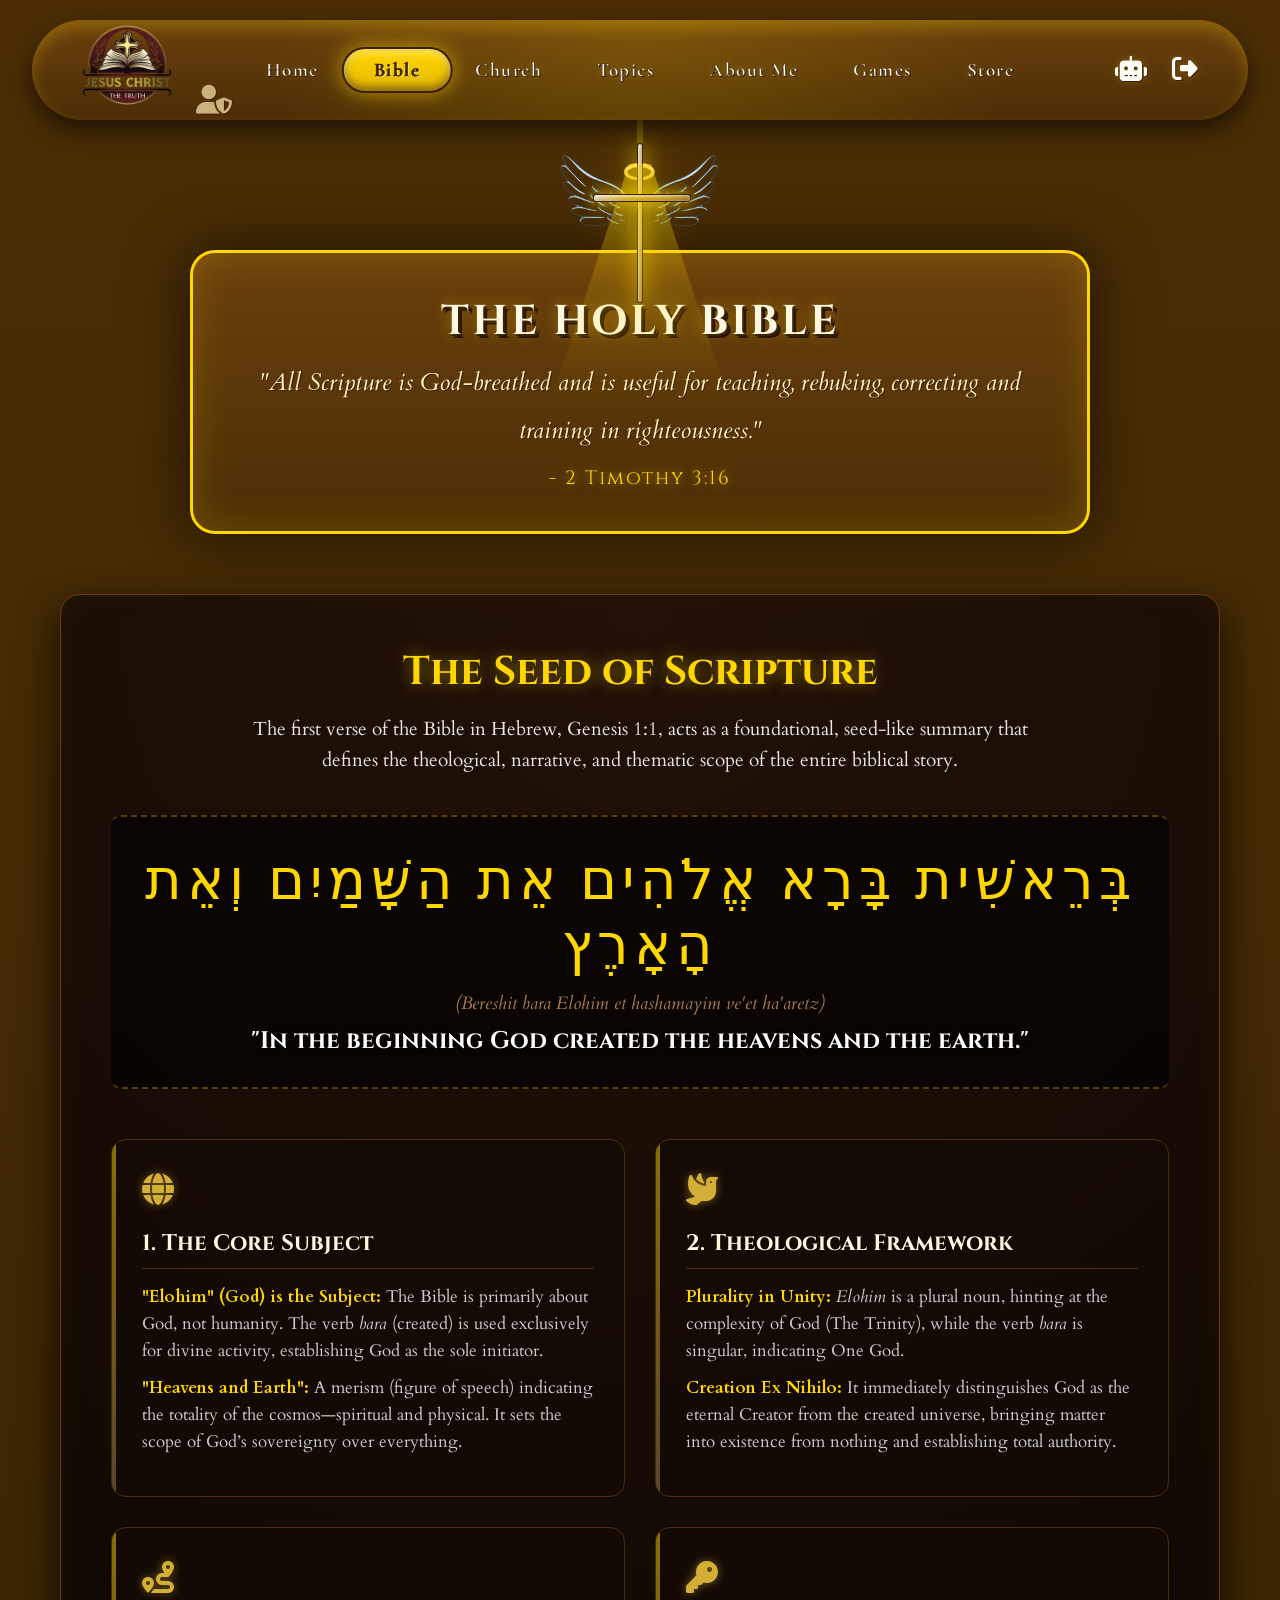
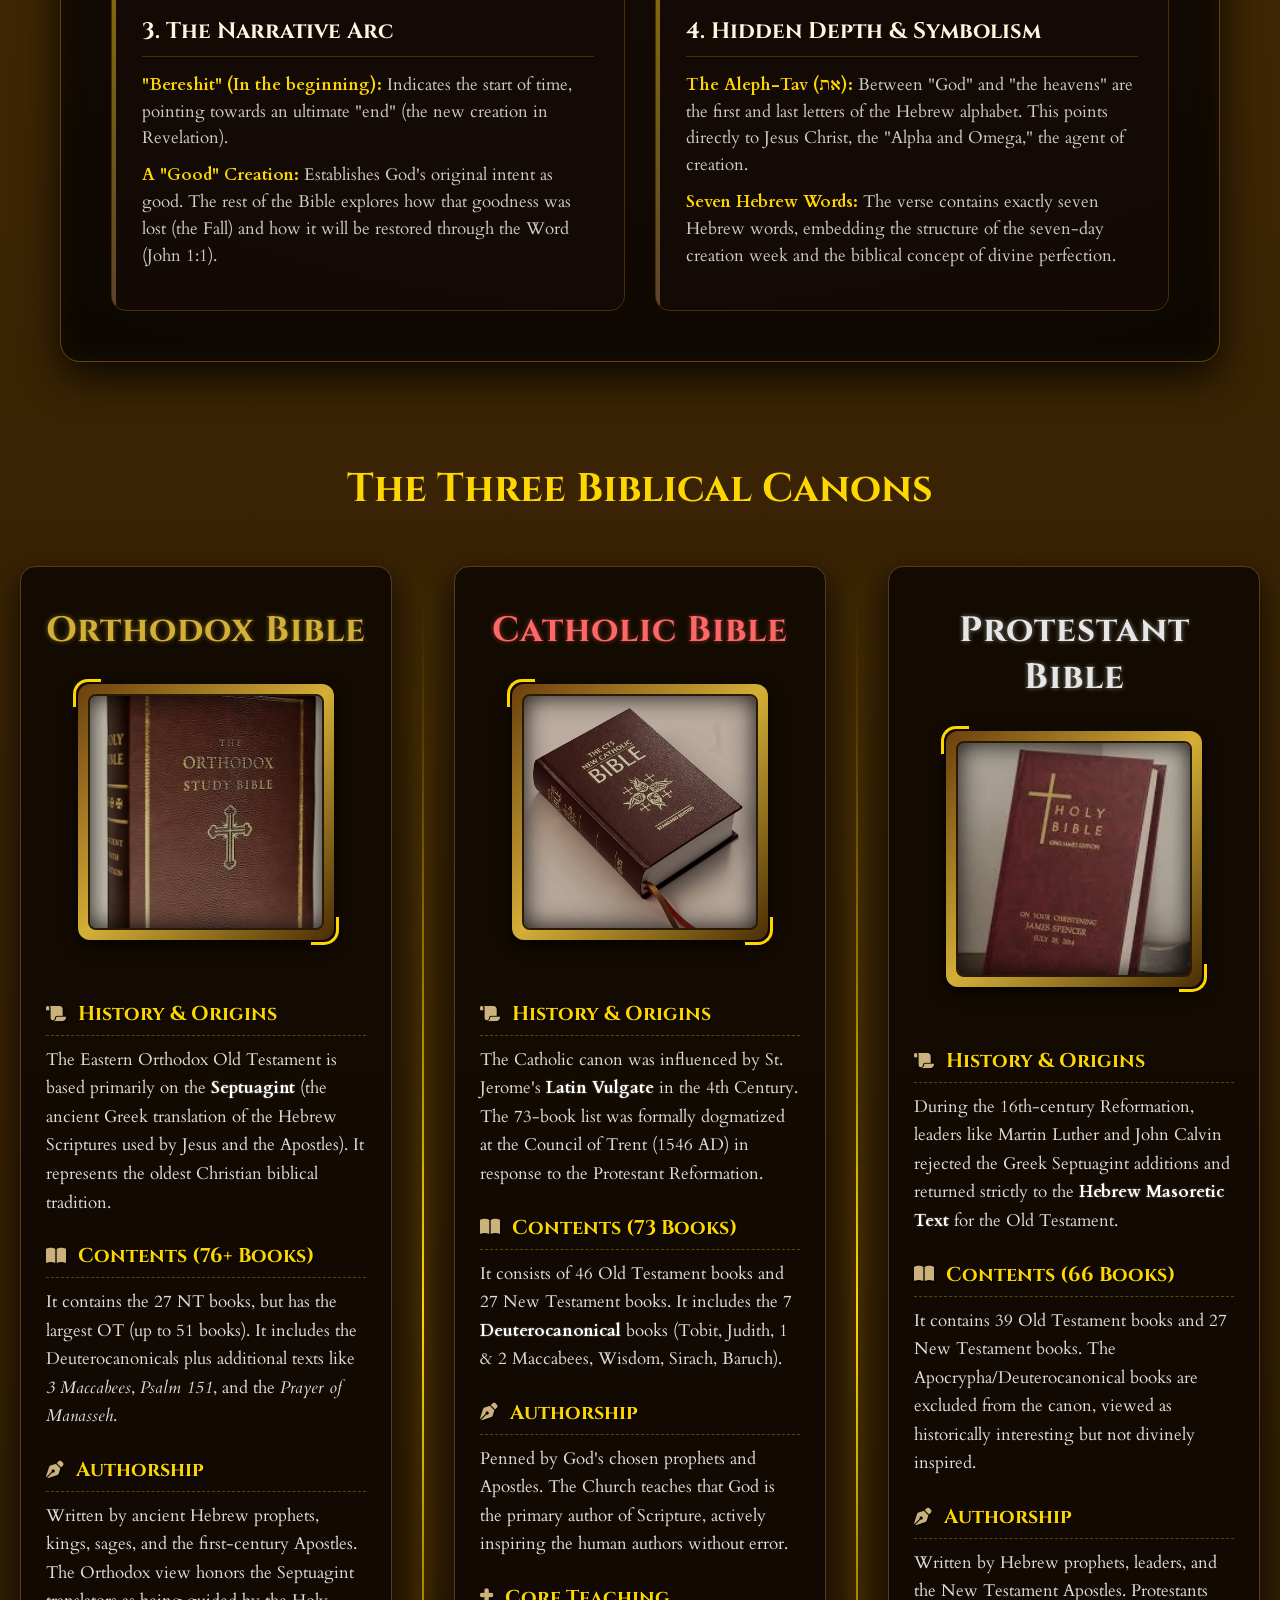
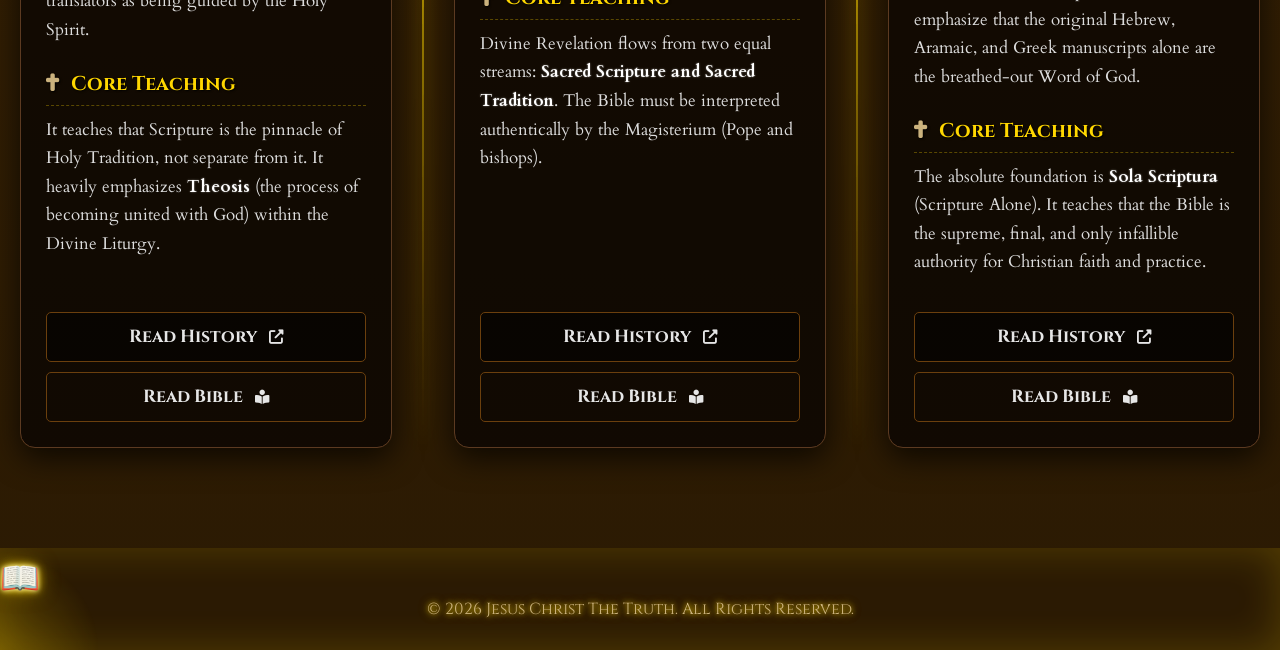
==== commit 5aae6174: "Add Profile" ====
--- a/bible.html
+++ b/bible.html
@@ -17,6 +17,7 @@
     <nav class="navbar">
         <div class="nav-left">
             <img src="static/image/jesusLogo.png" alt="Jesus Logo" class="logo">
+            <a href="profile.html" class="nav-profile-icon" title="My Profile"><i class="fas fa-user-shield"></i></a>
         </div>
 
         <ul class="nav-links">
@@ -31,7 +32,7 @@
         </ul>
 
         <div class="nav-right">
-            <a href="#" class="nav-icon" title="Chatbot"><i class="fas fa-robot"></i></a>
+            <a href="chatbot.html" class="nav-icon" title="Chatbot"><i class="fas fa-robot"></i></a>
             <a href="index.html" class="nav-icon logout-btn" title="Logout"><i class="fas fa-sign-out-alt"></i></a>
         </div>
 
@@ -45,7 +46,7 @@
                 <li><a href="#">Games</a></li>
                 <li><a href="#">Store</a></li>
                 <hr class="mobile-divider">
-                <li><a href="#"><i class="fas fa-robot"></i> Chatbot</a></li>
+                <li><a href="chatbot.html"><i class="fas fa-robot"></i> Chatbot</a></li>
                 <li><a href="index.html" class="logout-btn"><i class="fas fa-sign-out-alt"></i> Logout</a></li>
             </ul>
         </div>
--- a/static/style.css
+++ b/static/style.css
@@ -165,6 +165,199 @@
     color: #fff8e1;
     display: none; /* Hidden on desktop */
 }
+
+/* ================= PROFILE NAVBAR ICON ================= */
+.nav-profile-icon {
+    color: #cbb27d;
+    font-size: 1.8rem;
+    margin-left: 20px;
+    transition: all 0.3s ease;
+    text-shadow: 1px 1px 0 #3b2206;
+}
+
+.nav-profile-icon:hover, .nav-profile-icon.active-profile {
+    color: #ffd700;
+    text-shadow: 0 0 15px gold;
+    transform: scale(1.1);
+}
+
+/* ================= PROFILE LAYOUT ================= */
+.profile-section {
+    padding: 20px 20px 80px;
+}
+
+.profile-container {
+    max-width: 800px;
+    margin: 0 auto;
+    background: rgba(15, 8, 3, 0.9);
+    border: 2px solid #8b5a2b;
+    border-radius: 15px;
+    padding: 40px;
+    box-shadow: 0 10px 40px rgba(0,0,0,0.8), inset 0 0 20px rgba(212, 175, 55, 0.1);
+    text-align: center;
+}
+
+/* Tabs */
+.profile-tabs {
+    display: flex;
+    justify-content: center;
+    gap: 30px;
+    margin-bottom: 30px;
+    border-bottom: 2px solid rgba(212, 175, 55, 0.4);
+    padding-bottom: 15px;
+}
+
+.profile-tab {
+    background: transparent;
+    border: none;
+    color: #a67c52;
+    font-family: 'Cinzel', serif;
+    font-size: 1.3rem;
+    cursor: pointer;
+    transition: all 0.3s ease;
+}
+
+.profile-tab.active, .profile-tab:hover {
+    color: #ffd700;
+    text-shadow: 0 0 10px rgba(255,215,0,0.5);
+}
+
+/* Arch Frame Avatar */
+.profile-arch-frame {
+    width: 130px;
+    height: 170px;
+    margin: 0 auto 20px;
+    background: #2b1a03;
+    border: 3px solid #d4af37;
+    border-top-left-radius: 65px;
+    border-top-right-radius: 65px;
+    overflow: hidden;
+    box-shadow: 0 0 20px rgba(212, 175, 55, 0.4);
+}
+
+.profile-arch-frame img {
+    width: 100%;
+    height: 100%;
+    object-fit: cover;
+}
+
+.profile-username {
+    font-size: 2.2rem;
+    color: #fffdf5;
+    font-family: 'Cinzel', serif;
+    text-shadow: 2px 2px 0 #3b2206;
+}
+
+.profile-rank-title {
+    color: #a67c52;
+    font-family: 'Cardo', serif;
+    font-style: italic;
+    font-size: 1.2rem;
+    margin-bottom: 30px;
+}
+
+/* Stats Grid */
+.stats-grid {
+    display: grid;
+    grid-template-columns: repeat(auto-fit, minmax(130px, 1fr));
+    gap: 15px;
+    margin-bottom: 40px;
+}
+
+.stat-box {
+    background: rgba(0, 0, 0, 0.6);
+    border: 1px solid #5c3a21;
+    border-radius: 12px;
+    padding: 20px 10px;
+    transition: all 0.3s ease;
+}
+
+.stat-box:hover {
+    border-color: #d4af37;
+    background: rgba(212, 175, 55, 0.05);
+}
+
+.stat-box i { font-size: 1.8rem; margin-bottom: 10px; }
+.stat-value { font-size: 1.6rem; color: #fff; font-family: 'Cinzel', serif; margin-bottom: 5px; }
+.stat-label { font-size: 0.9rem; color: #a67c52; font-family: 'Cardo', serif; }
+
+/* Buttons */
+.profile-actions {
+    display: flex;
+    justify-content: center;
+    gap: 15px;
+    flex-wrap: wrap;
+}
+
+.profile-btn {
+    background: linear-gradient(135deg, #d4af37, #8b5a2b);
+    border: none;
+    color: #1a0a03;
+    padding: 12px 25px;
+    border-radius: 8px;
+    font-family: 'Cinzel', serif;
+    font-weight: bold;
+    font-size: 1.1rem;
+    cursor: pointer;
+    transition: all 0.3s ease;
+    text-decoration: none;
+    display: flex;
+    align-items: center;
+    gap: 8px;
+    box-shadow: 0 4px 10px rgba(0,0,0,0.5);
+}
+
+.profile-btn:hover {
+    background: linear-gradient(135deg, #ffd700, #a67c52);
+    transform: translateY(-2px);
+    box-shadow: 0 0 15px rgba(255, 215, 0, 0.6);
+}
+
+/* ================= RANK TIMELINE ================= */
+.current-rank-display {
+    background: rgba(0, 229, 255, 0.1);
+    border: 1px solid #00e5ff;
+    border-radius: 10px;
+    padding: 15px;
+    margin-bottom: 30px;
+    box-shadow: inset 0 0 15px rgba(0, 229, 255, 0.2);
+}
+
+.rank-path {
+    display: flex;
+    flex-direction: column;
+    gap: 12px;
+    max-width: 500px;
+    margin: 0 auto;
+    text-align: left;
+}
+
+.rank-step {
+    background: rgba(0,0,0,0.6);
+    border: 1px solid #5c3a21;
+    border-radius: 10px;
+    padding: 15px 20px;
+    display: flex;
+    align-items: center;
+    gap: 20px;
+    color: #888;
+    transition: all 0.3s ease;
+}
+
+.rank-step.current {
+    border-color: #00e5ff;
+    color: #fff;
+    background: rgba(0, 229, 255, 0.05);
+    box-shadow: 0 0 15px rgba(0,229,255,0.3);
+}
+
+.rank-step.current .rank-icon { color: #00e5ff; }
+
+.rank-step.locked .rank-info strong { color: #888; }
+.rank-step.locked .rank-icon { color: #555; }
+
+.rank-info strong { font-family: 'Cinzel', serif; font-size: 1.2rem; color: #fffdf5; }
+.rank-info span { font-family: 'Cardo', serif; font-size: 0.9rem; }
 
 /* ================= DROPDOWN (Mobile Menu) ================= */
 .dropdown {
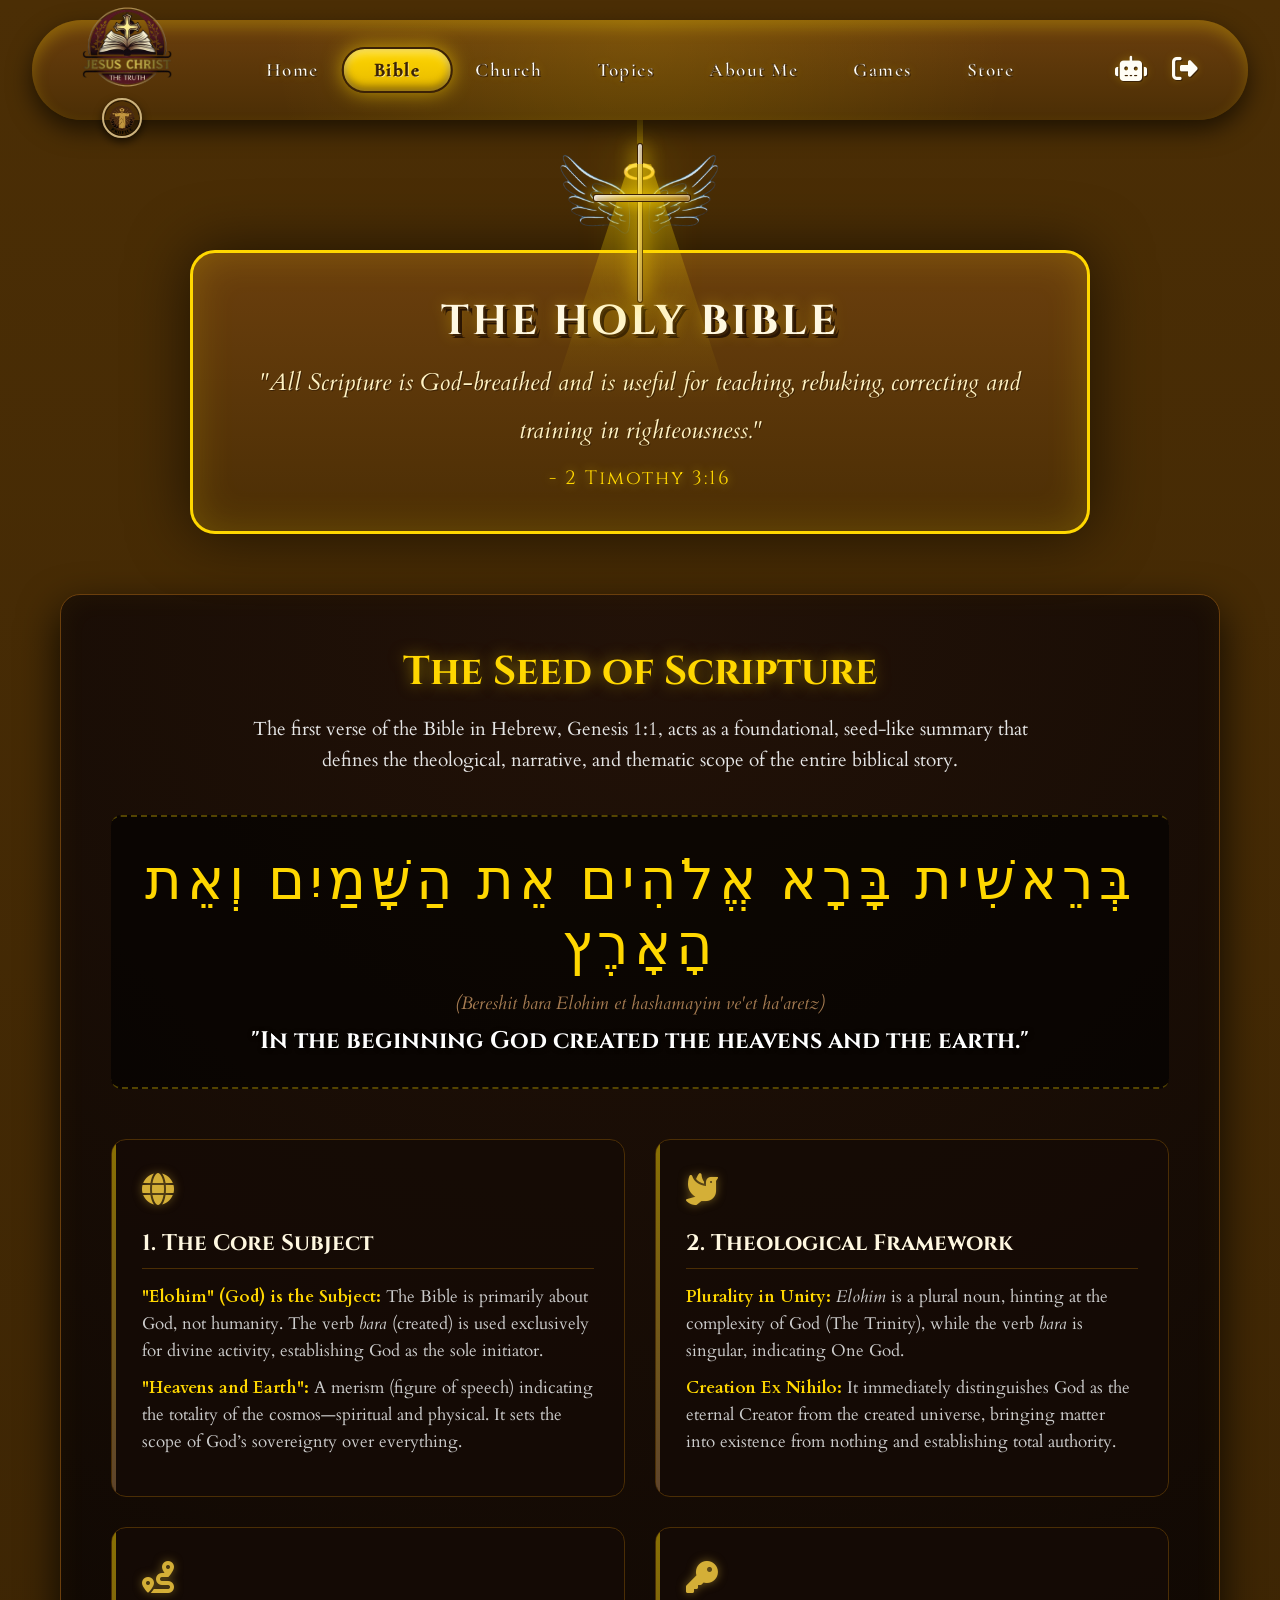
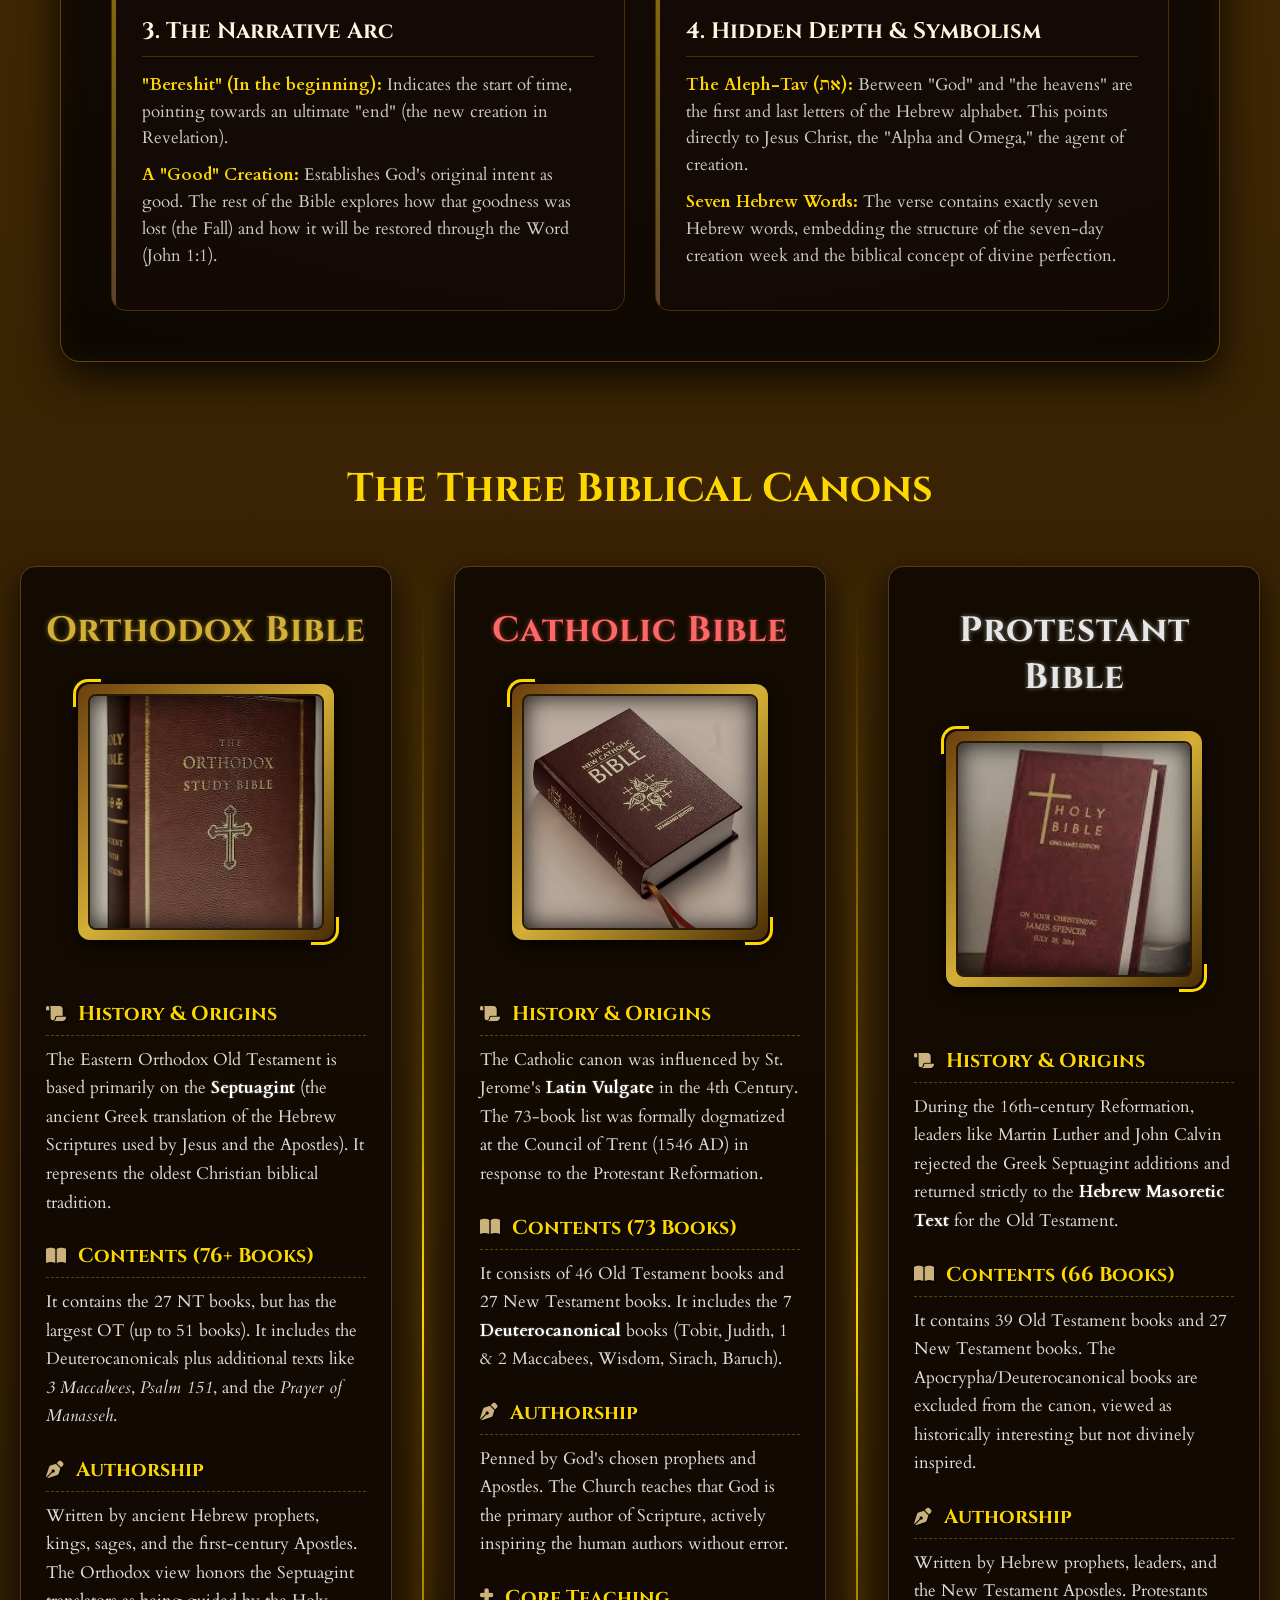
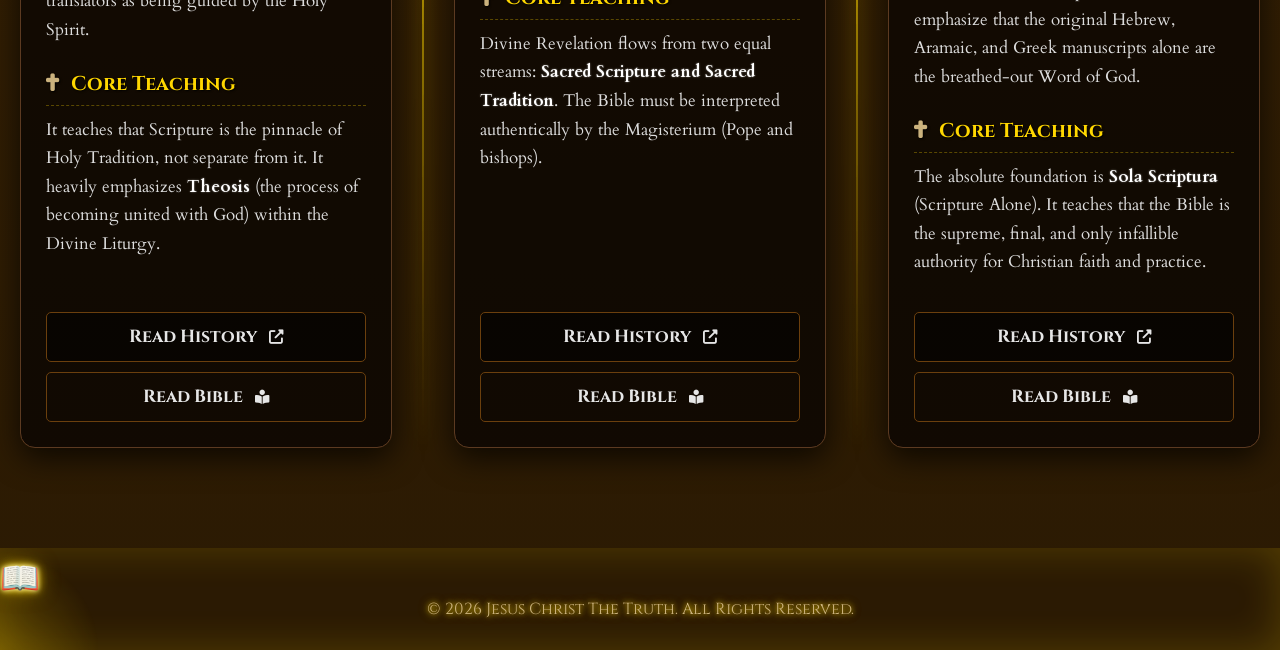
==== commit 7bb21274: "Update Profile Icon" ====
--- a/bible.html
+++ b/bible.html
@@ -17,7 +17,9 @@
     <nav class="navbar">
         <div class="nav-left">
             <img src="static/image/jesusLogo.png" alt="Jesus Logo" class="logo">
-            <a href="profile.html" class="nav-profile-icon" title="My Profile"><i class="fas fa-user-shield"></i></a>
+            <a href="profile.html" class="nav-profile-icon" title="My Profile">
+                <img src="static/image/profileIcon.png" alt="Profile" class="profile-img-icon">
+            </a>
         </div>
 
         <ul class="nav-links">
--- a/static/style.css
+++ b/static/style.css
@@ -168,17 +168,30 @@
 
 /* ================= PROFILE NAVBAR ICON ================= */
 .nav-profile-icon {
-    color: #cbb27d;
-    font-size: 1.8rem;
+    display: flex;
+    align-items: center;
     margin-left: 20px;
-    transition: all 0.3s ease;
-    text-shadow: 1px 1px 0 #3b2206;
-}
-
-.nav-profile-icon:hover, .nav-profile-icon.active-profile {
-    color: #ffd700;
-    text-shadow: 0 0 15px gold;
-    transform: scale(1.1);
+    text-decoration: none;
+    outline: none;
+}
+
+.profile-img-icon {
+    width: 40px; /* Adjust this to match your logo size */
+    height: 40px;
+    object-fit: cover;
+    border-radius: 50%; /* Makes the image a perfect circle */
+    border: 2px solid #cbb27d;
+    transition: all 0.3s cubic-bezier(0.25, 1, 0.5, 1); /* Smooth snapping effect */
+    box-shadow: 0 4px 8px rgba(0, 0, 0, 0.6);
+}
+
+/* Hover and Active Glowing Effect */
+.nav-profile-icon:hover .profile-img-icon, 
+.nav-profile-icon.active-profile .profile-img-icon {
+    border-color: #ffd700;
+    transform: scale(1.15); /* Slightly enlarges the image */
+    box-shadow: 0 0 15px gold, inset 0 0 10px rgba(255, 215, 0, 0.5);
+    filter: brightness(1.2) drop-shadow(0 0 8px rgba(255, 215, 0, 0.6));
 }
 
 /* ================= PROFILE LAYOUT ================= */
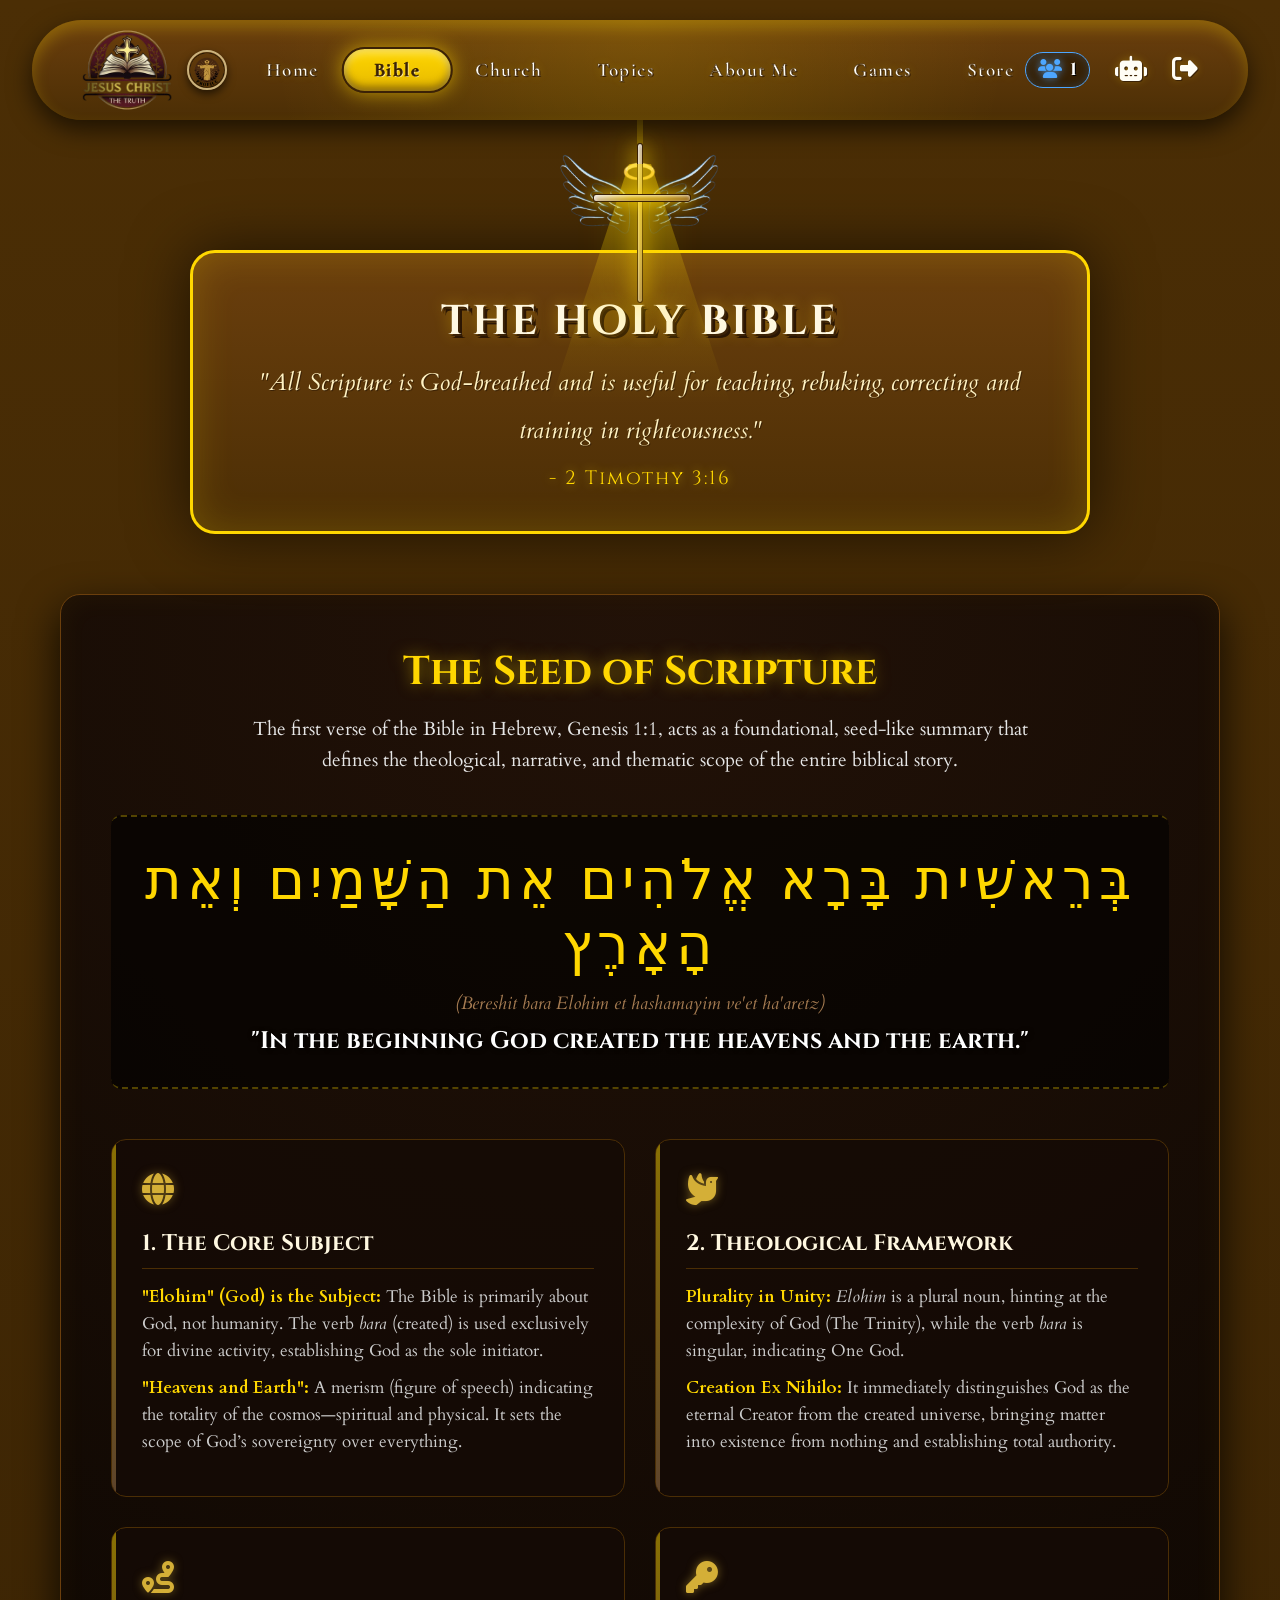
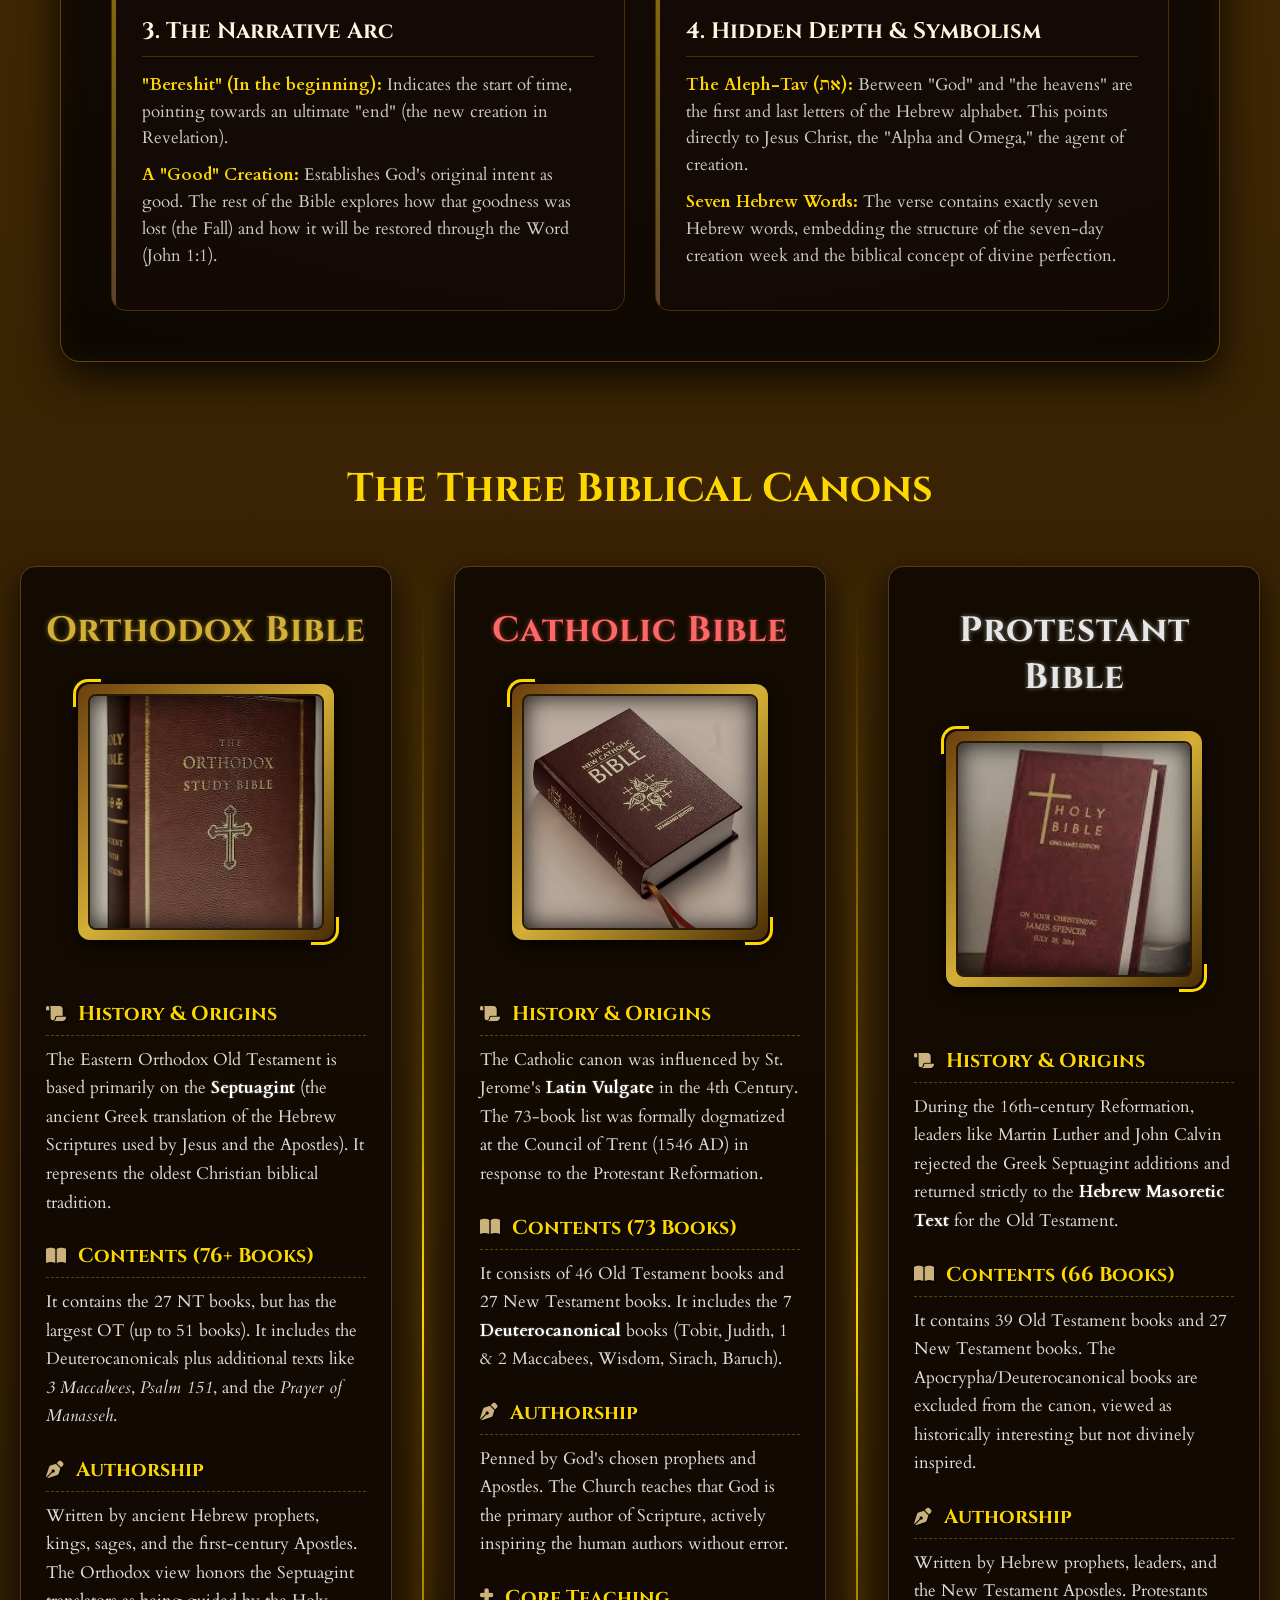
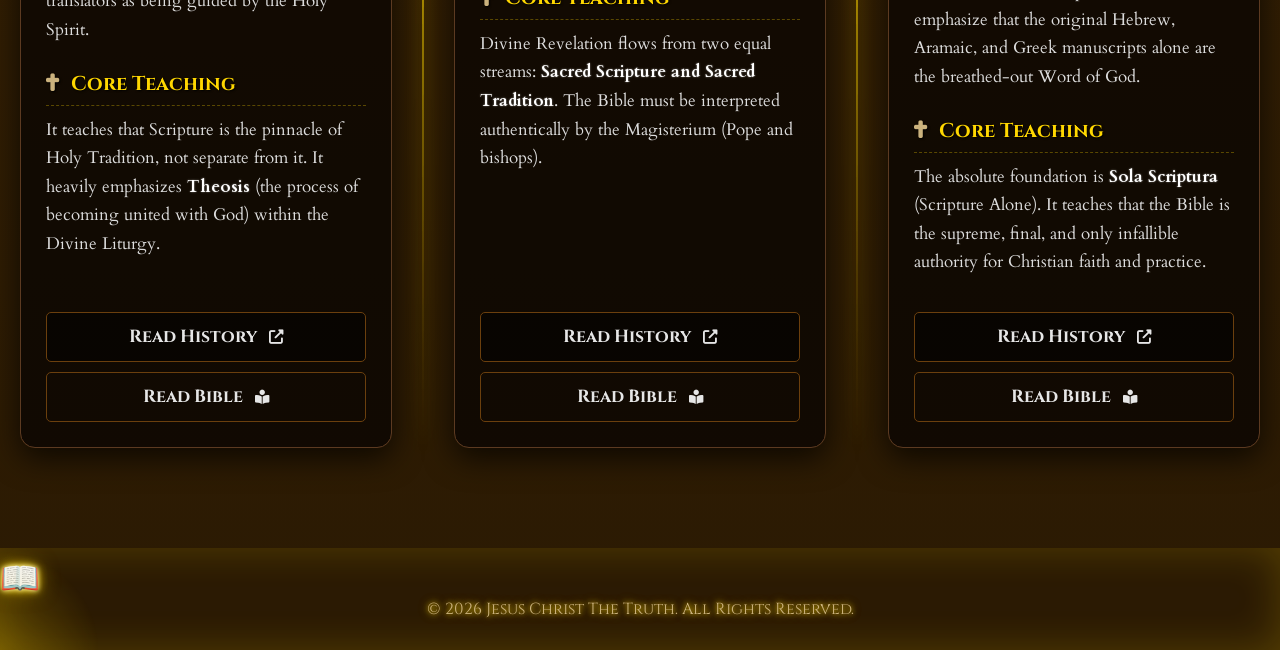
==== commit 4ce19318: "Update live users" ====
--- a/bible.html
+++ b/bible.html
@@ -34,6 +34,11 @@
         </ul>
 
         <div class="nav-right">
+            <div class="live-user-container" title="Live Believers Online">
+                <i class="fas fa-users" style="color: #4da6ff;"></i>
+                <span id="live-user-count" class="live-count-badge">1</span>
+            </div>
+            
             <a href="chatbot.html" class="nav-icon" title="Chatbot"><i class="fas fa-robot"></i></a>
             <a href="index.html" class="nav-icon logout-btn" title="Logout"><i class="fas fa-sign-out-alt"></i></a>
         </div>
--- a/static/style.css
+++ b/static/style.css
@@ -159,6 +159,31 @@
     transform: scale(1.1);
 }
 
+/* ================= LIVE USER COUNTER ================= */
+.live-user-container {
+    display: flex;
+    align-items: center;
+    gap: 8px;
+    background: rgba(0, 0, 0, 0.4);
+    padding: 5px 12px;
+    border-radius: 20px;
+    border: 1px solid #4da6ff;
+    box-shadow: inset 0 0 10px rgba(77, 166, 255, 0.2);
+}
+
+.live-user-container i {
+    font-size: 1.2rem;
+    text-shadow: 0 0 8px rgba(77, 166, 255, 0.8);
+}
+
+.live-count-badge {
+    color: #fff;
+    font-family: 'Cinzel', serif;
+    font-weight: bold;
+    font-size: 1.1rem;
+    text-shadow: 1px 1px 0 #000;
+}
+
 /* Menu Icon */
 .menu-icon {
     font-size: 30px;
@@ -166,22 +191,29 @@
     display: none; /* Hidden on desktop */
 }
 
+/* ================= NAV LEFT (Aligns Logo and Profile Icon) ================= */
+.nav-left {
+    display: flex;
+    align-items: center; /* Vertically centers both images */
+    gap: 15px; /* Adds perfect spacing between the logo and profile icon */
+}
+
 /* ================= PROFILE NAVBAR ICON ================= */
 .nav-profile-icon {
     display: flex;
     align-items: center;
-    margin-left: 20px;
+    /* You can remove margin-left: 20px here since we added gap: 15px to .nav-left above */
     text-decoration: none;
     outline: none;
 }
 
 .profile-img-icon {
-    width: 40px; /* Adjust this to match your logo size */
+    width: 40px; 
     height: 40px;
     object-fit: cover;
-    border-radius: 50%; /* Makes the image a perfect circle */
+    border-radius: 50%; 
     border: 2px solid #cbb27d;
-    transition: all 0.3s cubic-bezier(0.25, 1, 0.5, 1); /* Smooth snapping effect */
+    transition: all 0.3s cubic-bezier(0.25, 1, 0.5, 1); 
     box-shadow: 0 4px 8px rgba(0, 0, 0, 0.6);
 }
 
@@ -189,7 +221,7 @@
 .nav-profile-icon:hover .profile-img-icon, 
 .nav-profile-icon.active-profile .profile-img-icon {
     border-color: #ffd700;
-    transform: scale(1.15); /* Slightly enlarges the image */
+    transform: scale(1.15); 
     box-shadow: 0 0 15px gold, inset 0 0 10px rgba(255, 215, 0, 0.5);
     filter: brightness(1.2) drop-shadow(0 0 8px rgba(255, 215, 0, 0.6));
 }
@@ -267,6 +299,105 @@
     font-style: italic;
     font-size: 1.2rem;
     margin-bottom: 30px;
+}
+
+/* ================= NEW PROFILE FEATURES ================= */
+.profile-arch-frame {
+    margin-bottom: 10px; /* Reduced to bring button closer */
+}
+
+.change-avatar-btn {
+    display: block;
+    margin: 0 auto 20px;
+    background: transparent;
+    border: 1px solid #cbb27d;
+    color: #cbb27d;
+    padding: 6px 15px;
+    border-radius: 20px;
+    font-family: 'Cinzel', serif;
+    font-size: 0.85rem;
+    cursor: pointer;
+    transition: all 0.3s ease;
+}
+
+.change-avatar-btn:hover {
+    background: #cbb27d;
+    color: #1a0a03;
+    box-shadow: 0 0 10px rgba(203, 178, 125, 0.5);
+}
+
+.add-friend-btn {
+    background: linear-gradient(135deg, #4da6ff, #0059b3);
+    border: none;
+    color: white;
+    padding: 10px 25px;
+    border-radius: 8px;
+    font-family: 'Cinzel', serif;
+    font-weight: bold;
+    font-size: 1rem;
+    cursor: pointer;
+    margin-bottom: 40px;
+    transition: all 0.3s ease;
+    box-shadow: 0 4px 10px rgba(0,0,0,0.5);
+    display: inline-flex;
+    align-items: center;
+    gap: 8px;
+}
+
+.add-friend-btn:hover {
+    transform: translateY(-2px);
+    box-shadow: 0 0 15px rgba(77, 166, 255, 0.6);
+}
+
+/* Milestone Container */
+.milestone-container {
+    background: rgba(0, 0, 0, 0.6);
+    border: 1px solid #5c3a21;
+    border-radius: 12px;
+    padding: 25px;
+    margin-bottom: 40px;
+    text-align: center;
+}
+
+.milestone-container h3 {
+    color: #fffdf5;
+    font-family: 'Cinzel', serif;
+    font-size: 1.5rem;
+    margin-bottom: 10px;
+}
+
+.milestone-subtitle {
+    color: #a67c52;
+    font-family: 'Cardo', serif;
+    font-size: 1.1rem;
+    margin-bottom: 20px;
+}
+
+.milestone-bar-bg {
+    width: 100%;
+    max-width: 400px;
+    height: 22px;
+    background: #1a0a03;
+    border: 1px solid #3b2206;
+    border-radius: 15px;
+    overflow: hidden;
+    margin: 0 auto 15px;
+    position: relative;
+}
+
+.milestone-bar-fill {
+    height: 100%;
+    background: linear-gradient(to right, #8b5a2b, #ffd700);
+    width: 0%; /* Dynamic */
+    transition: width 1s cubic-bezier(0.25, 1, 0.5, 1);
+    box-shadow: 0 0 10px rgba(255, 215, 0, 0.5);
+}
+
+.milestone-target-text {
+    font-family: 'Cardo', serif;
+    color: #e6e6e6;
+    font-size: 1.1rem;
+    line-height: 1.6;
 }
 
 /* Stats Grid */
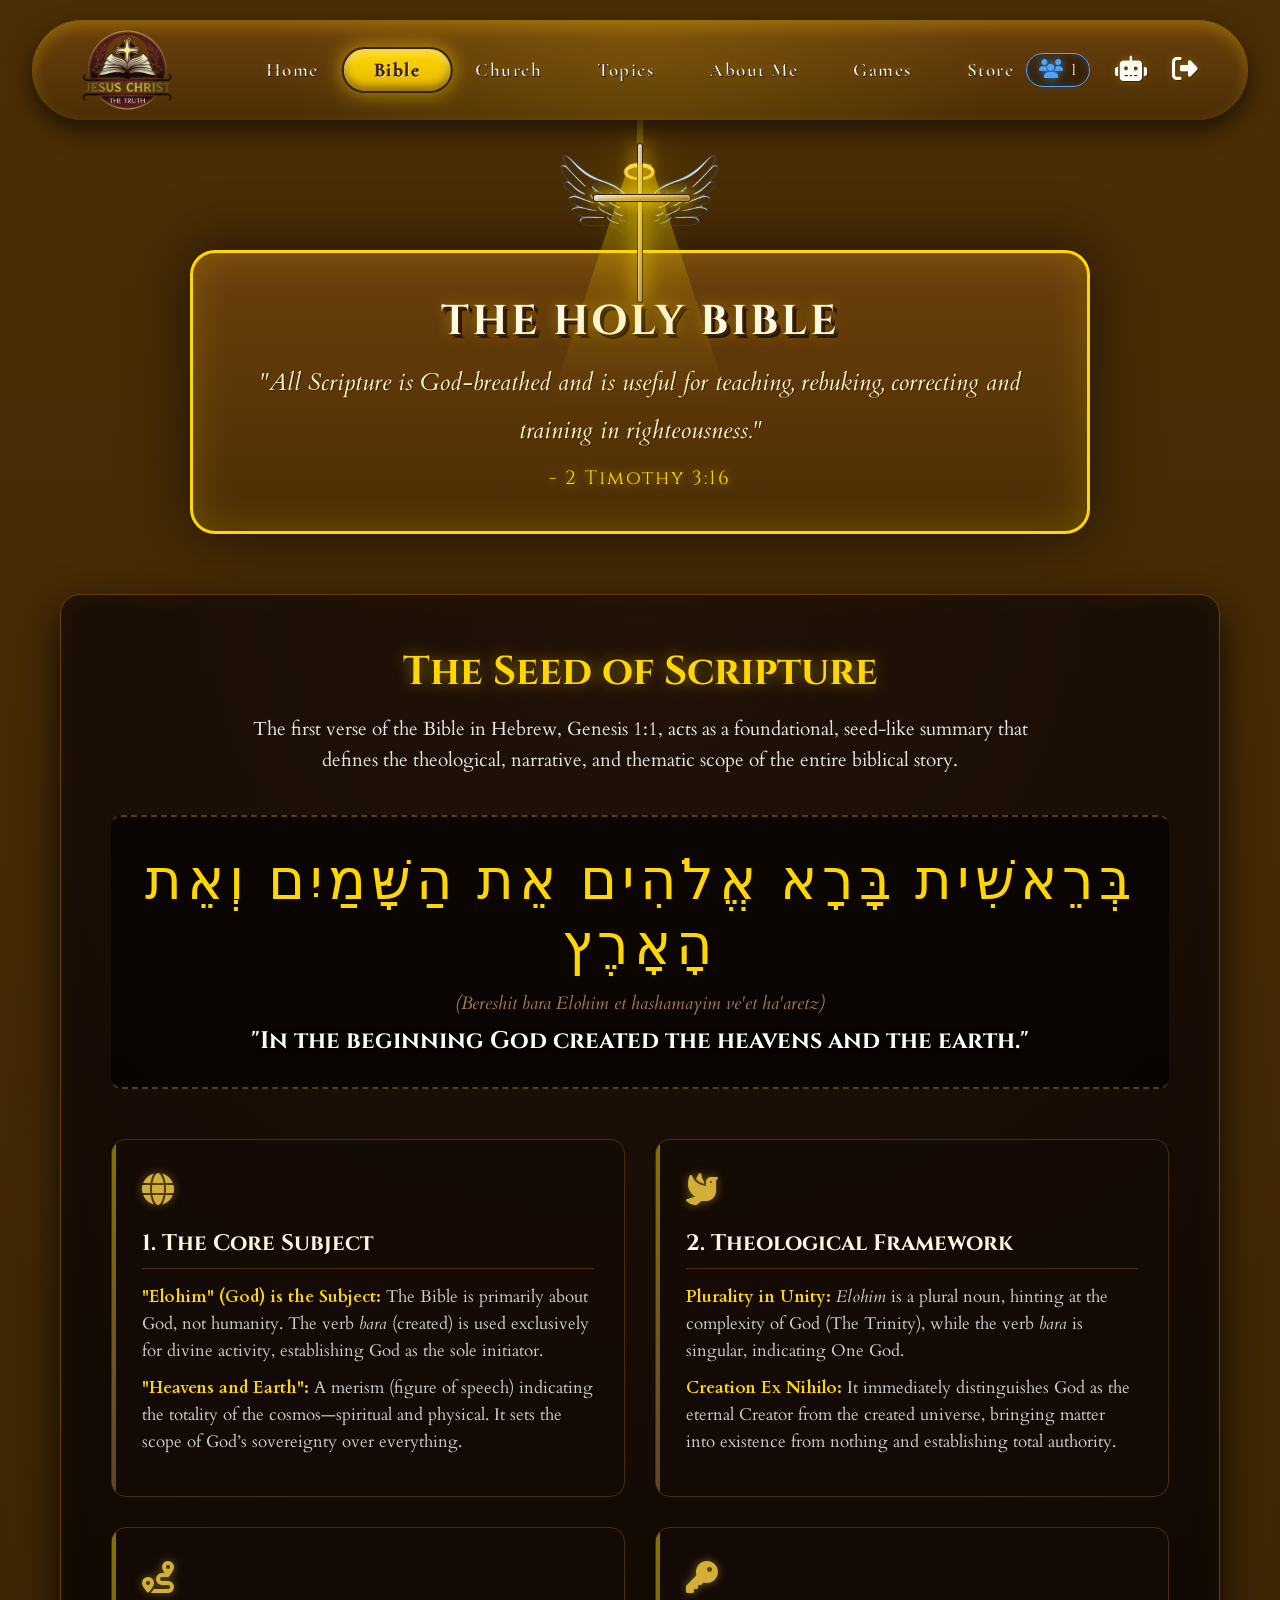
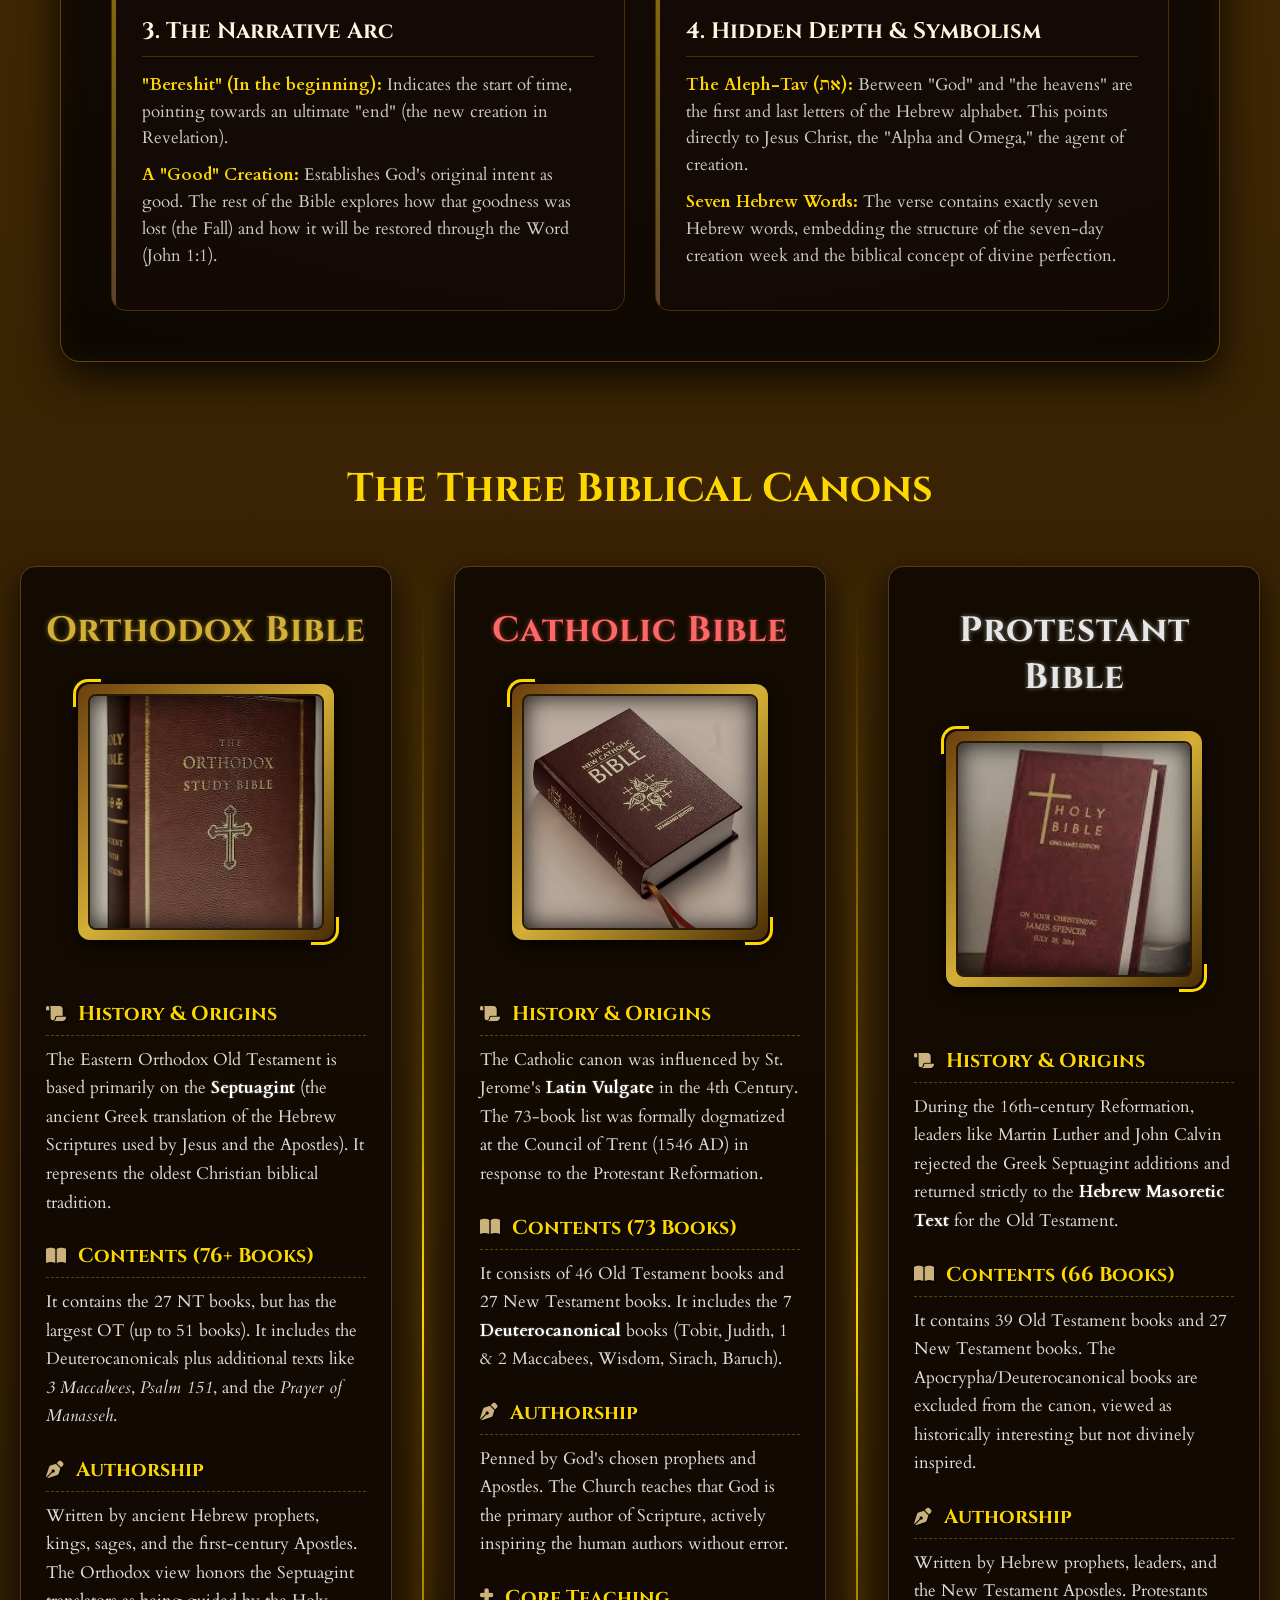
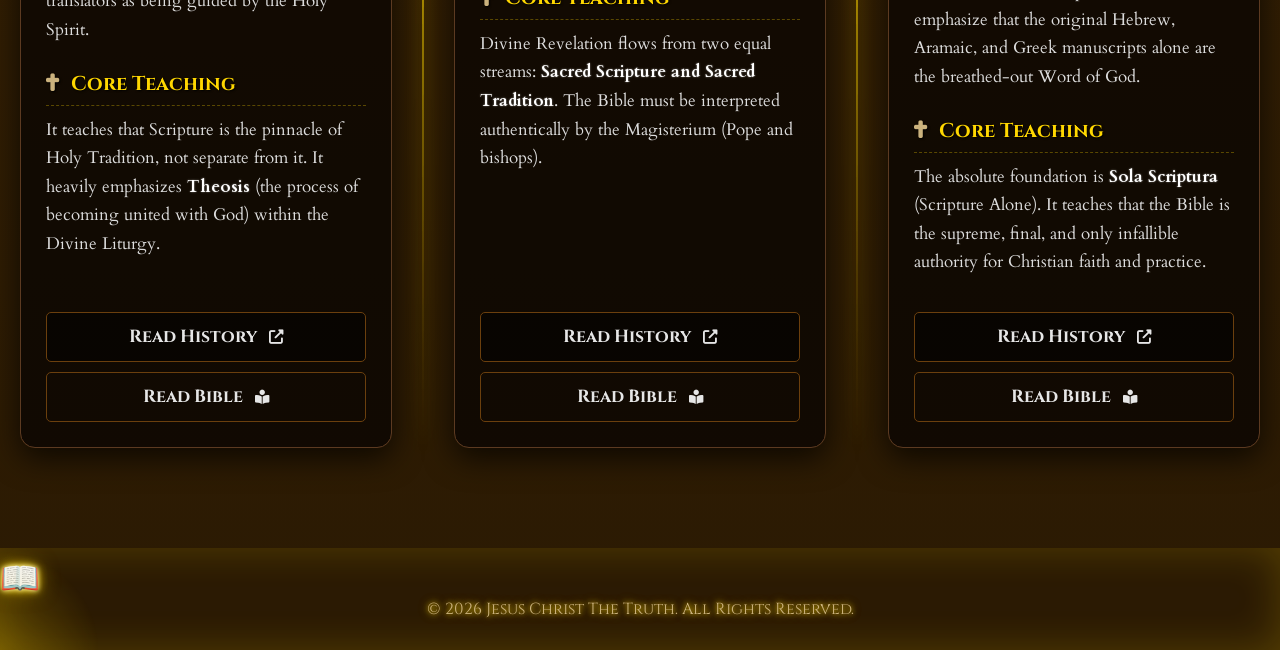
==== commit 99e6b315: "Update" ====
--- a/bible.html
+++ b/bible.html
@@ -62,6 +62,27 @@
             <i class="fas fa-bars"></i>
         </div>
     </nav>
+
+    <!-- LIVE USERS MODAL -->
+    <div id="live-users-modal" class="custom-popup-modal">
+    <div class="popup-modal-content" style="max-width: 500px; text-align: center;">
+        <i class="fas fa-times close-modal-icon" onclick="closeModal('live-users-modal')"></i>
+        
+        <div class="modal-header" style="margin-bottom: 25px;">
+            <i class="fas fa-users title-icon" style="color: #4da6ff; font-size: 2.5rem; margin-bottom: 10px;"></i>
+            <h2 class="popup-title">Live Believers</h2>
+            <p style="color: #a67c52; font-family: 'Cardo', serif;">Brethren currently online</p>
+        </div>
+        
+        <div class="live-list-container" style="text-align: left;">
+            <h3 class="live-section-title"><i class="fas fa-crown" style="color: gold;"></i> Owner</h3>
+            <div id="live-owner-list"></div>
+            
+            <h3 class="live-section-title" style="margin-top: 30px;"><i class="fas fa-globe" style="color: #cbb27d;"></i> Users</h3>
+            <div id="live-others-list" style="max-height: 250px; overflow-y: auto; padding-right: 5px;"></div>
+        </div>
+    </div>
+</div>
 
     <section class="hero" style="padding-bottom: 40px;">
         <div class="hero-container">
--- a/static/style.css
+++ b/static/style.css
@@ -176,13 +176,97 @@
     text-shadow: 0 0 8px rgba(77, 166, 255, 0.8);
 }
 
-.live-count-badge {
-    color: #fff;
+/* ================= LIVE USERS MODAL ================= */
+
+/* Make the navbar badge clickable */
+.live-user-container {
+    cursor: pointer;
+    transition: all 0.3s ease;
+}
+
+.live-user-container:hover {
+    transform: scale(1.05);
+    box-shadow: inset 0 0 15px rgba(77, 166, 255, 0.4), 0 0 10px rgba(77, 166, 255, 0.4);
+    border-color: #fff;
+}
+
+.live-section-title {
+    color: #cbb27d;
     font-family: 'Cinzel', serif;
+    font-size: 1.2rem;
+    border-bottom: 1px solid rgba(166, 124, 82, 0.3);
+    padding-bottom: 8px;
+    margin-bottom: 15px;
+    letter-spacing: 1px;
+}
+
+.live-user-bar {
+    display: flex;
+    align-items: center;
+    background: rgba(0, 0, 0, 0.6);
+    border: 1px solid rgba(166, 124, 82, 0.4);
+    border-radius: 10px;
+    padding: 12px 18px;
+    margin-bottom: 10px;
+    transition: 0.3s ease;
+}
+
+.live-user-bar:hover {
+    border-color: #ffd700;
+    background: rgba(43, 26, 3, 0.9);
+    transform: translateX(5px);
+}
+
+.live-name {
+    color: #fff8e1;
+    font-family: 'Cardo', serif;
+    font-size: 1.15rem;
+    flex: 1;
     font-weight: bold;
-    font-size: 1.1rem;
-    text-shadow: 1px 1px 0 #000;
-}
+}
+
+/* Pulsing Green Dot for Online Status */
+.online-dot {
+    width: 12px;
+    height: 12px;
+    background: #52c41a;
+    border-radius: 50%;
+    margin-right: 15px;
+    box-shadow: 0 0 8px #52c41a;
+    animation: pulse-online 1.5s infinite alternate ease-in-out;
+}
+
+/* Grey Dot for Offline Status */
+.offline-dot {
+    width: 12px; 
+    height: 12px; 
+    background: #555; 
+    border-radius: 50%; 
+    margin-right: 15px;
+}
+
+@keyframes pulse-online {
+    0% { box-shadow: 0 0 5px #52c41a; transform: scale(0.9); }
+    100% { box-shadow: 0 0 15px #52c41a, 0 0 5px #fff; transform: scale(1.1); }
+}
+
+.live-badge {
+    font-size: 0.8rem;
+    padding: 4px 10px;
+    border-radius: 15px;
+    font-family: 'Cinzel', serif;
+    text-transform: uppercase;
+    font-weight: bold;
+}
+
+.badge-owner-online { background: rgba(255, 215, 0, 0.2); color: #ffd700; border: 1px solid #ffd700; }
+.badge-owner-offline { background: rgba(136, 136, 136, 0.2); color: #888; border: 1px solid #888; }
+.badge-guest { background: rgba(166, 124, 82, 0.2); color: #cbb27d; border: 1px solid #a67c52; }
+
+/* Scrollbar for Others list */
+#live-others-list::-webkit-scrollbar { width: 6px; }
+#live-others-list::-webkit-scrollbar-track { background: rgba(0,0,0,0.2); border-radius: 10px; }
+#live-others-list::-webkit-scrollbar-thumb { background: #8b5a2b; border-radius: 10px; }
 
 /* Menu Icon */
 .menu-icon {
@@ -301,9 +385,822 @@
     margin-bottom: 30px;
 }
 
-/* ================= NEW PROFILE FEATURES ================= */
-.profile-arch-frame {
-    margin-bottom: 10px; /* Reduced to bring button closer */
+/* ================= EDIT USERNAME TRIGGER BUTTON ================= */
+.edit-username-btn {
+    background: rgba(42, 21, 5, 0.6);
+    border: 1px solid #a67c52;
+    border-radius: 50%; 
+    width: 35px;
+    height: 35px;
+    display: inline-flex;
+    align-items: center;
+    justify-content: center;
+    color: #a67c52;
+    font-size: 1rem;
+    cursor: pointer;
+    transition: all 0.3s cubic-bezier(0.25, 0.8, 0.25, 1);
+    box-shadow: 0 4px 6px rgba(0, 0, 0, 0.5);
+    margin-left: 10px;
+}
+
+.edit-username-btn:hover {
+    background: rgba(166, 124, 82, 0.15);
+    border-color: #ffd700;
+    color: #ffd700;
+    transform: translateY(-2px) scale(1.1);
+    box-shadow: 0 0 15px rgba(255, 215, 0, 0.4), inset 0 0 5px rgba(255, 215, 0, 0.2);
+}
+
+/* ================= POPUP MODALS & ANIMATIONS ================= */
+.custom-popup-modal {
+    position: fixed;
+    top: 0; left: 0; width: 100%; height: 100%;
+    background: rgba(5, 2, 0, 0.85); /* Deep dark overlay */
+    backdrop-filter: blur(8px); /* Stronger blur for better focus */
+    z-index: 9999;
+    display: none; 
+    align-items: center;
+    justify-content: center;
+    opacity: 0;
+    transition: opacity 0.3s ease;
+}
+
+.custom-popup-modal.show {
+    display: flex;
+    opacity: 1;
+}
+
+/* ================= MODAL CONTENT BOX ================= */
+.popup-modal-content {
+    background: linear-gradient(145deg, #1e1104 0%, #0a0400 100%);
+    border: 2px solid #8b5a2b;
+    border-radius: 15px;
+    width: 500px; /* Slimmed down slightly for a more elegant form */
+    max-width: 95%;
+    padding: 40px 30px;
+    position: relative;
+    box-shadow: 0 20px 50px rgba(0, 0, 0, 0.95), inset 0 0 30px rgba(212, 175, 55, 0.05);
+    
+    transform: scale(0.8) translateY(-30px);
+    transition: transform 0.4s cubic-bezier(0.175, 0.885, 0.32, 1.275);
+    
+    max-height: 85vh; 
+    overflow-y: auto; 
+}
+
+.custom-popup-modal.show .popup-modal-content {
+    transform: scale(1) translateY(0);
+}
+
+.custom-popup-modal.closing .popup-modal-content {
+    transform: scale(0.6);
+    opacity: 0;
+    transition: all 0.3s ease;
+}
+
+/* Custom Scrollbar */
+.popup-modal-content::-webkit-scrollbar { width: 6px; }
+.popup-modal-content::-webkit-scrollbar-track { background: transparent; }
+.popup-modal-content::-webkit-scrollbar-thumb { background: #8b5a2b; border-radius: 10px; }
+
+/* ================= CLOSE ICON ================= */
+.close-modal-icon {
+    position: absolute;
+    top: 20px; 
+    right: 25px; 
+    font-size: 1.6rem;
+    color: #8b5a2b;
+    cursor: pointer;
+    transition: all 0.3s ease;
+}
+
+.close-modal-icon:hover {
+    color: #ff3333; 
+    transform: rotate(90deg) scale(1.1);
+    text-shadow: 0 0 15px rgba(255, 51, 51, 0.6);
+}
+
+/* ================= HEADER & TITLE ================= */
+.modal-header {
+    text-align: center;
+    margin-bottom: 30px;
+    position: relative;
+}
+
+/* An elegant fading golden line beneath the title */
+.modal-header::after {
+    content: '';
+    display: block;
+    width: 60%;
+    height: 1px;
+    background: linear-gradient(90deg, transparent, #8b5a2b, transparent);
+    margin: 15px auto 0;
+}
+
+.title-icon {
+    font-size: 2.2rem;
+    color: #ffd700;
+    margin-bottom: 12px;
+    filter: drop-shadow(0 0 10px rgba(255, 215, 0, 0.4));
+}
+
+.popup-title {
+    font-family: 'Cinzel', serif;
+    font-size: 1.8rem;
+    color: #ffd700; 
+    margin: 0;
+    letter-spacing: 3px;
+    text-shadow: 0 3px 6px rgba(0, 0, 0, 0.9), 0 0 15px rgba(212, 175, 55, 0.3);
+}
+
+/* ================= INPUT FIELD (ENGRAVED STYLE) ================= */
+.input-wrapper {
+    position: relative;
+    margin: 0 auto 30px auto;
+    width: 85%; /* Centers the input beautifully */
+}
+
+.input-icon {
+    position: absolute;
+    left: 18px;
+    top: 50%;
+    transform: translateY(-50%);
+    color: #8b5a2b;
+    font-size: 1.2rem;
+    transition: all 0.3s ease;
+    z-index: 2;
+}
+
+.ancient-input {
+    width: 100%;
+    padding: 16px 20px 16px 50px; /* Room for the icon */
+    background: rgba(5, 2, 0, 0.6); /* Deep, almost black background */
+    border: 1px solid #4a2e12;
+    color: #fffdf5;
+    font-family: 'Cardo', serif;
+    font-size: 1.15rem;
+    border-radius: 8px;
+    outline: none;
+    box-sizing: border-box;
+    transition: all 0.3s ease;
+    /* Inner shadow gives an engraved, carved-in-stone look */
+    box-shadow: inset 0 4px 10px rgba(0,0,0,0.9), 0 1px 0 rgba(255,255,255,0.05);
+}
+
+.ancient-input::placeholder {
+    color: rgba(139, 90, 43, 0.5);
+    font-style: italic;
+    letter-spacing: 1px;
+}
+
+.ancient-input:focus {
+    border-color: #ffd700;
+    background: rgba(20, 10, 2, 0.8);
+    box-shadow: inset 0 4px 10px rgba(0,0,0,0.9), 0 0 15px rgba(212, 175, 55, 0.2);
+}
+
+/* Glowing icon when input is focused */
+.input-wrapper:focus-within .input-icon {
+    color: #ffd700;
+    text-shadow: 0 0 10px rgba(255, 215, 0, 0.6);
+    transform: translateY(-50%) scale(1.1);
+}
+
+/* ================= CONFIRM BUTTON (POLISHED GOLD) ================= */
+.gold-confirm-btn {
+    width: 85%;
+    display: block;
+    margin: 0 auto;
+    padding: 15px;
+    background: linear-gradient(to bottom, #a67c52 0%, #5a3210 100%);
+    border: 1px solid #d4af37;
+    border-radius: 8px;
+    color: #fffdf5;
+    font-family: 'Cinzel', serif;
+    font-size: 1.2rem;
+    font-weight: bold;
+    letter-spacing: 2px;
+    text-transform: uppercase;
+    cursor: pointer;
+    transition: all 0.3s ease;
+    /* Metallic button reflection */
+    box-shadow: 0 6px 20px rgba(0, 0, 0, 0.8), inset 0 2px 4px rgba(255, 255, 255, 0.2);
+    text-shadow: 0 2px 4px rgba(0, 0, 0, 0.6);
+}
+
+.gold-confirm-btn:hover {
+    background: linear-gradient(to bottom, #d4af37 0%, #a67c52 100%);
+    color: #ffffff;
+    transform: translateY(-3px);
+    box-shadow: 0 10px 25px rgba(0, 0, 0, 0.9), 0 0 20px rgba(212, 175, 55, 0.4), inset 0 2px 4px rgba(255, 255, 255, 0.4);
+}
+
+.gold-confirm-btn:active {
+    transform: translateY(1px);
+    box-shadow: 0 2px 5px rgba(0, 0, 0, 0.8), inset 0 4px 8px rgba(0, 0, 0, 0.6);
+}
+
+.gold-confirm-btn i {
+    margin-right: 8px;
+}
+
+/* ================= FRIEND LIST BARS ================= */
+.friend-list-wrapper {
+    background: rgba(0,0,0,0.4);
+    border: 1px solid #5c3a21;
+    border-radius: 12px;
+    padding: 20px;
+    margin-bottom: 30px;
+}
+
+.list-title {
+    font-family: 'Cinzel', serif;
+    color: #ffd700;
+    font-size: 1.2rem;
+    border-bottom: 1px dashed rgba(212, 175, 55, 0.3);
+    padding-bottom: 10px;
+    margin-bottom: 15px;
+    text-align: left;
+}
+
+.friend-bar {
+    display: flex;
+    align-items: center;
+    justify-content: space-between;
+    background: rgba(255,255,255,0.05);
+    padding: 10px 15px;
+    border-radius: 8px;
+    margin-bottom: 10px;
+    border: 1px solid transparent;
+    transition: 0.3s;
+}
+
+.friend-bar:hover {
+    background: rgba(212, 175, 55, 0.1);
+    border-color: #8b5a2b;
+}
+
+.friend-info {
+    display: flex;
+    align-items: center;
+    gap: 15px;
+}
+
+.friend-avatar {
+    width: 40px; height: 40px;
+    border-radius: 50%;
+    border: 2px solid #cbb27d;
+    object-fit: cover;
+}
+
+.friend-name {
+    font-family: 'Cardo', serif;
+    font-size: 1.2rem;
+    color: #fffdf5;
+    font-weight: bold;
+}
+
+.friend-actions {
+    display: flex;
+    gap: 12px;
+}
+
+.f-icon {
+    font-size: 1.2rem;
+    cursor: pointer;
+    transition: 0.3s;
+}
+.f-chat { color: #4da6ff; } .f-chat:hover { color: #80bfff; text-shadow: 0 0 10px #4da6ff;}
+.f-profile { color: #ffd700; } .f-profile:hover { color: #fff3c4; text-shadow: 0 0 10px gold;}
+.f-unfriend { color: #ff4d4d; } .f-unfriend:hover { color: #ff8080; text-shadow: 0 0 10px red;}
+
+.danger-btn { background: #ff4d4d; color: white; border:none; padding:8px 20px; border-radius:5px; cursor:pointer; font-weight:bold; }
+.safe-btn { background: #5c3a21; color: white; border:none; padding:8px 20px; border-radius:5px; cursor:pointer; }
+
+/* Add Friend Search */
+.search-bar-wrap {
+    display: flex;
+    gap: 10px;
+    margin-bottom: 20px;
+}
+.search-bar-wrap input {
+    flex: 1;
+    padding: 10px 15px;
+    border-radius: 8px;
+    border: 1px solid #8b5a2b;
+    background: rgba(0,0,0,0.5);
+    color: #fff;
+    font-family: 'Cardo', serif;
+}
+.search-bar-wrap button {
+    background: #d4af37;
+    border: none;
+    padding: 0 20px;
+    border-radius: 8px;
+    cursor: pointer;
+}
+
+/* ================= CHAT WHATSAPP STYLE ================= */
+.chat-box-content {
+    padding: 0;
+    display: flex;
+    flex-direction: column;
+    height: 600px;
+    max-height: 90vh;
+}
+
+.chat-header {
+    display: flex;
+    align-items: center;
+    background: linear-gradient(135deg, #4b2e05, #1a0a03);
+    padding: 15px 20px;
+    border-bottom: 2px solid #8b5a2b;
+    border-top-left-radius: 15px;
+    border-top-right-radius: 15px;
+    gap: 15px;
+}
+
+.close-chat-icon {
+    font-size: 1.4rem; color: #cbb27d; cursor: pointer; transition: 0.3s;
+}
+
+.chat-avatar-small {
+    width: 40px; height: 40px; border-radius: 50%; border: 2px solid gold; object-fit: cover;
+}
+
+/* ================= CHAT HEADER AVATAR FIX ================= */
+#chat-frame-container, .chat-header-frame {
+    position: relative !important; /* CRITICAL: Stops it from flying out of the header */
+    width: 45px !important;
+    height: 45px !important;
+    min-width: 45px !important;
+    min-height: 45px !important;
+    max-width: 45px !important;
+    max-height: 45px !important;
+    font-size: 0.35rem !important; 
+    margin: 0 !important; /* Keeps it right next to the back button */
+    flex-shrink: 0 !important;
+    display: flex !important;
+    align-items: center !important;
+    justify-content: center !important;
+}
+
+#chat-friend-avatar {
+    width: 100% !important;
+    height: 100% !important;
+    object-fit: cover !important;
+    border: none !important;
+    border-radius: inherit !important;
+}
+
+.chat-header-info h3 { color: #fffdf5; font-family: 'Cinzel', serif; margin: 0; font-size: 1.1rem; }
+.chat-header-info span { color: #52c41a; font-size: 0.8rem; font-family: 'Cardo'; }
+
+.chat-messages-area {
+    flex: 1;
+    padding: 20px;
+    overflow-y: auto;
+    background: rgba(10, 5, 2, 0.95);
+    display: flex;
+    flex-direction: column;
+    gap: 15px;
+}
+
+.chat-date-divider {
+    text-align: center;
+    background: rgba(255,215,0,0.1);
+    color: #cbb27d;
+    font-size: 0.8rem;
+    padding: 4px 10px;
+    border-radius: 10px;
+    margin: 10px auto;
+    font-family: 'Cardo';
+}
+
+.chat-bubble-row {
+    display: flex;
+    align-items: flex-end;
+    gap: 10px;
+    max-width: 80%;
+}
+
+.chat-bubble-row.me { align-self: flex-end; flex-direction: row-reverse; }
+.chat-bubble-row.friend { align-self: flex-start; }
+
+.chat-bubble {
+    padding: 10px 15px;
+    border-radius: 15px;
+    font-family: 'Cardo', serif;
+    font-size: 1.05rem;
+    line-height: 1.4;
+    word-wrap: break-word;
+}
+
+.chat-bubble-row.me .chat-bubble { background: #4b2e05; border: 1px solid #8b5a2b; border-bottom-right-radius: 0; color: #fffdf5; }
+.chat-bubble-row.friend .chat-bubble { background: #1a0a03; border: 1px solid #5c3a21; border-bottom-left-radius: 0; color: #e6e6e6; }
+
+.chat-bubble img { max-width: 200px; border-radius: 8px; margin-top: 5px; border: 1px solid #8b5a2b; }
+
+.chat-input-wrapper {
+    display: flex;
+    padding: 15px;
+    background: #1a0a03;
+    border-top: 1px solid #8b5a2b;
+    border-bottom-left-radius: 15px;
+    border-bottom-right-radius: 15px;
+    gap: 10px;
+}
+
+.chat-attach-btn {
+    color: #cbb27d; font-size: 1.4rem; padding: 10px; cursor: pointer; transition: 0.3s;
+}
+.chat-attach-btn:hover { color: gold; }
+
+#chat-msg-input {
+    flex: 1;
+    background: rgba(0,0,0,0.5);
+    border: 1px solid #5c3a21;
+    border-radius: 20px;
+    padding: 10px 15px;
+    color: #fff;
+    font-family: 'Cardo';
+    outline: none;
+}
+#chat-msg-input:focus { border-color: #d4af37; }
+
+.chat-send-btn {
+    background: #d4af37; border: none; width: 45px; border-radius: 50%; color: #1a0a03; cursor: pointer; transition: 0.3s;
+}
+.chat-send-btn:hover { transform: scale(1.1); box-shadow: 0 0 10px gold; }
+
+/* ================= CHAT EXTRAS (EMOJIS & TICKS) ================= */
+.emoji-picker-container {
+    position: absolute;
+    bottom: 75px;
+    left: 20px;
+    background: rgba(10, 5, 2, 0.95);
+    border: 1px solid #8b5a2b;
+    border-radius: 10px;
+    padding: 10px;
+    display: grid;
+    grid-template-columns: repeat(6, 1fr);
+    gap: 8px;
+    box-shadow: 0 5px 15px rgba(0,0,0,0.8);
+    z-index: 100;
+}
+
+.emoji-picker-container span {
+    font-size: 1.5rem;
+    cursor: pointer;
+    transition: transform 0.2s;
+}
+
+.emoji-picker-container span:hover {
+    transform: scale(1.3);
+}
+
+.msg-ticks {
+    font-size: 0.65rem;
+    margin-left: 8px;
+    display: inline-block;
+}
+
+.tick-grey { color: #a67c52; }
+.tick-blue { color: #4da6ff; text-shadow: 0 0 5px rgba(77, 166, 255, 0.5); }
+
+/* ================= LEADERBOARD VIEW ================= */
+.lb-category-tabs, .lb-period-tabs {
+    display: flex;
+    justify-content: center;
+    flex-wrap: wrap;
+    gap: 10px;
+    margin-bottom: 15px;
+}
+
+.lb-cat-btn, .lb-period-btn {
+    background: rgba(0,0,0,0.6);
+    border: 1px solid #5c3a21;
+    color: #cbb27d;
+    padding: 8px 15px;
+    border-radius: 20px;
+    font-family: 'Cinzel', serif;
+    cursor: pointer;
+    transition: all 0.3s ease;
+}
+
+.lb-cat-btn.active, .lb-period-btn.active {
+    background: linear-gradient(135deg, #d4af37, #8b5a2b);
+    color: #1a0a03;
+    font-weight: bold;
+    border-color: #ffd700;
+}
+
+.lb-timer-container {
+    background: rgba(15, 8, 3, 0.9);
+    border: 1px dashed #ff4d4d;
+    color: #e6e6e6;
+    padding: 10px;
+    border-radius: 8px;
+    margin-bottom: 20px;
+    font-family: 'Cardo', serif;
+    font-size: 1.1rem;
+    display: inline-block;
+}
+
+.lb-table-container {
+    width: 100%;
+    overflow-x: auto;
+    background: rgba(0,0,0,0.4);
+    border: 1px solid #5c3a21;
+    border-radius: 10px;
+}
+
+.lb-table {
+    width: 100%;
+    border-collapse: collapse;
+    color: #fffdf5;
+    font-family: 'Cardo', serif;
+}
+
+.lb-table th {
+    background: linear-gradient(135deg, #4b2e05, #1a0a03);
+    padding: 12px;
+    font-family: 'Cinzel', serif;
+    color: #ffd700;
+    border-bottom: 2px solid #8b5a2b;
+}
+
+.lb-table td {
+    padding: 12px;
+    border-bottom: 1px solid rgba(139, 90, 43, 0.3);
+}
+
+/* Rank Colors */
+.rank-1 { color: #ffd700; font-weight: bold; font-size: 1.2rem; text-shadow: 0 0 10px gold; } /* Gold */
+.rank-2 { color: #c0c0c0; font-weight: bold; font-size: 1.1rem; text-shadow: 0 0 8px silver; } /* Silver */
+.rank-3 { color: #cd7f32; font-weight: bold; font-size: 1.1rem; text-shadow: 0 0 8px #cd7f32; } /* Bronze */
+.rank-other { color: #8b5a2b; } /* Dull Brown */
+
+/* ================= NEW AVATAR & FRAME STYLES ================= */
+
+/* Glowing Animations - Now dynamically uses currentColor for matching colored glows! */
+@keyframes holy-glow {
+    0% { filter: drop-shadow(0 0 15px currentColor) brightness(1); transform: translateY(0px); }
+    100% { filter: drop-shadow(0 0 35px currentColor) brightness(1.1); transform: translateY(-5px); }
+}
+
+@keyframes subtle-float {
+    0% { transform: translateY(0px); }
+    100% { transform: translateY(-3px); }
+}
+
+/* Modal Tabs */
+.avatar-modal-tabs {
+    display: flex;
+    justify-content: center;
+    gap: 15px;
+    margin-bottom: 20px;
+}
+
+.modal-tab {
+    background: transparent;
+    border: 2px solid #5c3a21;
+    color: #cbb27d;
+    padding: 10px 25px;
+    border-radius: 8px;
+    font-family: 'Cinzel', serif;
+    font-weight: bold;
+    font-size: 1.1rem;
+    cursor: pointer;
+    transition: 0.3s ease;
+}
+
+.modal-tab:hover {
+    background: rgba(203, 178, 125, 0.1);
+}
+
+.modal-tab.active {
+    background: linear-gradient(135deg, #cbb27d, #d4af37);
+    color: #1a0a03;
+    border-color: #ffd700;
+    box-shadow: 0 0 15px rgba(212, 175, 55, 0.6);
+}
+
+/* ================= THE GLOWING FRAMES ================= */
+/* UNIFIED APPROACH: No more CSS borders. 
+   The background-color acts as the frame, and the image shrinks to 92%. */
+.profile-frame-container {
+    width: 160px !important;
+    height: 160px !important;
+    margin: 0 auto 15px;
+    position: relative;
+    background-color: currentColor; /* Matches the selected frame color */
+    border: none !important;
+    transition: all 0.4s ease;
+}
+
+.preview-frame-container {
+    width: 180px; 
+    height: 180px;
+    margin-bottom: 25px;
+    position: relative;
+    background-color: currentColor; 
+    border: none !important;
+    transition: all 0.5s cubic-bezier(0.175, 0.885, 0.32, 1.275);
+    animation: holy-glow 2.5s infinite alternate ease-in-out;
+}
+
+/* Center the scaled images */
+.profile-frame-container, .preview-frame-container {
+    display: flex;
+    justify-content: center;
+    align-items: center;
+}
+
+/* Image scaling & inheritance so it matches ANY shape */
+.profile-frame-container img, .preview-frame-container img { 
+    width: 92%; 
+    height: 92%; 
+    object-fit: cover; 
+    border-radius: inherit; /* Copies Arch/Circle/etc radius */
+    clip-path: inherit; /* Copies Star/Heart/etc clip paths */
+    transition: transform 0.3s ease;
+    z-index: 1;
+}
+
+/* ================= THE SHAPES ================= */
+/* The base shapes using border-radius */
+.shape-arch { border-radius: 90px 90px 15px 15px; }
+.shape-circle { border-radius: 50%; }
+.shape-square { border-radius: 15px; }
+.shape-leaf { border-radius: 0 50% 0 50%; }
+.shape-blob { border-radius: 40% 60% 70% 30% / 40% 50% 60% 50%; }
+
+/* Advanced shapes using clip-path (border-radius must be removed to avoid conflicts) */
+.shape-diamond, .shape-star, .shape-heart {
+    border-radius: 0;
+}
+
+.shape-diamond {
+    clip-path: polygon(50% 2%, 54% 6%, 94% 46%, 98% 50%, 94% 54%, 54% 94%, 50% 98%, 46% 94%, 6% 54%, 2% 50%, 6% 46%, 46% 6%);
+}
+
+.shape-star {
+    clip-path: polygon(50% 3%, 53% 8%, 62% 31%, 86% 32%, 92% 33%, 96% 37%, 94% 41%, 74% 56%, 81% 81%, 82% 86%, 79% 91%, 74% 91%, 70% 88%, 50% 73%, 30% 88%, 26% 91%, 21% 91%, 18% 86%, 19% 81%, 26% 56%, 6% 41%, 4% 37%, 8% 33%, 14% 32%, 38% 31%, 47% 8%);
+}
+
+.shape-heart {
+    clip-path: polygon(50% 22%, 58% 10%, 68% 4%, 80% 4%, 90% 11%, 97% 22%, 99% 36%, 95% 52%, 84% 68%, 68% 84%, 50% 98%, 32% 84%, 16% 68%, 5% 52%, 1% 36%, 3% 22%, 10% 11%, 20% 4%, 32% 4%, 42% 10%);
+}
+
+/* ================= NEW AVATAR COLORS (GLOW & BASE) ================= */
+/* Applying standard text color here ensures currentColor propagates to backgrounds perfectly */
+.color-gold { color: #ffd700; filter: drop-shadow(0 0 15px rgba(255, 215, 0, 0.8)); }
+.color-silver { color: #e0e0e0; filter: drop-shadow(0 0 15px rgba(224, 224, 224, 0.8)); }
+.color-ruby { color: #e0115f; filter: drop-shadow(0 0 15px rgba(224, 17, 95, 0.8)); }
+.color-diamond { color: #00ffff; filter: drop-shadow(0 0 15px rgba(0, 255, 255, 0.8)); }
+.color-emerald { color: #50c878; filter: drop-shadow(0 0 15px rgba(80, 200, 120, 0.8)); }
+.color-bronze { color: #cd7f32; filter: drop-shadow(0 0 15px rgba(205, 127, 50, 0.8)); }
+.color-purple { color: #8a2be2; filter: drop-shadow(0 0 15px rgba(138, 43, 226, 0.8)); }
+.color-pink { color: #ff69b4; filter: drop-shadow(0 0 15px rgba(255, 105, 180, 0.8)); }
+
+/* ================= AVATAR EFFECTS (Overlays via ::after) ================= */
+/* Setup the overlay to match the 92% image scale exactly */
+.profile-frame-container::after, .preview-frame-container::after {
+    content: '';
+    position: absolute;
+    top: 4%; left: 4%; right: 4%; bottom: 4%; /* Sits exactly over the 92% image */
+    pointer-events: none;
+    border-radius: inherit; 
+    clip-path: inherit; 
+    z-index: 2;
+}
+
+/* 1. Glowing: Replaced inset box-shadow with radial gradient (supports clip-path natively) */
+@keyframes pulse-inner { 0% { opacity: 0.1; } 100% { opacity: 0.7; } }
+.effect-glowing::after { 
+    background: radial-gradient(circle, transparent 40%, currentColor 100%);
+    mix-blend-mode: screen;
+    animation: pulse-inner 1.5s infinite alternate; 
+}
+
+/* 2. Stars: Twinkling overlay */
+@keyframes twinkle { 0% { opacity: 0.3; } 100% { opacity: 0.8; } }
+.effect-stars::after {
+    background-image: radial-gradient(white, rgba(255,255,255,.2) 2px, transparent 15px);
+    background-size: 50px 50px;
+    animation: twinkle 1.5s infinite alternate;
+}
+
+/* 3. Galaxy: Deep space purple/blue spinning hue */
+@keyframes galaxy-spin { 0% { transform: rotate(0deg) scale(1.5); } 100% { transform: rotate(360deg) scale(1.5); } }
+.effect-galaxy::after {
+    background: radial-gradient(circle, rgba(138,43,226,0.4) 0%, rgba(0,0,0,0) 70%);
+    mix-blend-mode: color-dodge;
+    animation: galaxy-spin 10s linear infinite;
+}
+
+/* 4. Particles */
+@keyframes float-up { 0% { background-position: 0 100%; } 100% { background-position: 0 0; } }
+.effect-particles::after {
+    background-image: radial-gradient(rgba(255,255,255,0.8) 1px, transparent 2px);
+    background-size: 30px 40px;
+    animation: float-up 4s linear infinite;
+}
+
+/* 5. Winter */
+@keyframes fall-down { 0% { background-position: 0 0, 0 0, 0 0; } 100% { background-position: 500px 1000px, 400px 400px, 300px 300px; } }
+.effect-winter::after {
+    background-image: 
+        radial-gradient(white, rgba(255,255,255,.3) 2px, transparent 10px),
+        radial-gradient(white, rgba(255,255,255,.15) 1px, transparent 5px);
+    background-size: 100px 100px, 50px 50px;
+    animation: fall-down 10s linear infinite;
+}
+
+/* 6. ADVANCED FIRE: Moving inner flames over the avatar */
+@keyframes fire-flames { 0% { background-position: 50% 100%; } 100% { background-position: 50% 0%; } }
+.effect-fire::after {
+    background: radial-gradient(circle at 50% 120%, rgba(255, 69, 0, 0.8) 0%, rgba(255, 140, 0, 0.4) 40%, transparent 80%);
+    background-size: 100% 200%;
+    animation: fire-flames 1.5s infinite linear;
+    mix-blend-mode: overlay;
+}
+.effect-fire { 
+    animation: fire-glow 1.5s infinite alternate ease-in-out !important; 
+}
+@keyframes fire-glow {
+    0% { filter: drop-shadow(0 0 10px rgba(255, 69, 0, 0.6)) brightness(1); transform: translateY(0px) scale(1); }
+    50% { filter: drop-shadow(0 0 25px rgba(255, 140, 0, 1)) brightness(1.15); transform: translateY(-3px) scale(1.02); }
+    100% { filter: drop-shadow(0 0 15px rgba(255, 0, 0, 0.8)) brightness(1.05); transform: translateY(-1px) scale(1); }
+}
+
+/* 7. ADVANCED WATER: Flowing liquid waves over the avatar */
+@keyframes water-waves { 0% { background-position: 0% 0%; } 100% { background-position: 0% 100%; } }
+.effect-water::after {
+    background: linear-gradient(180deg, rgba(0, 191, 255, 0) 0%, rgba(0, 119, 255, 0.3) 50%, rgba(0, 255, 255, 0.5) 100%);
+    background-size: 100% 200%;
+    animation: water-waves 3s infinite linear;
+    mix-blend-mode: color-dodge;
+}
+.effect-water { 
+    animation: water-glow 3s infinite alternate ease-in-out !important; 
+}
+@keyframes water-glow {
+    0% { filter: drop-shadow(0 0 15px rgba(0, 191, 255, 0.5)); transform: translateY(0px); }
+    50% { filter: drop-shadow(0 0 30px rgba(0, 119, 255, 0.9)); transform: translateY(-5px); }
+    100% { filter: drop-shadow(0 0 20px rgba(0, 255, 255, 0.7)); transform: translateY(-2px); }
+}
+
+/* When a color is selected, we give the mini preview a currentColor so the new clip-path shapes remain visible */
+.shape-diamond, .shape-star, .shape-heart {
+    background-color: currentColor; 
+}
+
+/* Style for text-based grid options (Colors/Effects) */
+.text-option {
+    font-family: 'Cinzel', serif;
+    font-size: 0.75rem;
+    color: white;
+    text-align: center;
+    text-shadow: 1px 1px 2px black;
+}
+
+/* ================= GRID OPTIONS ================= */
+.avatar-grid {
+    display: grid;
+    grid-template-columns: repeat(auto-fill, minmax(90px, 1fr));
+    gap: 15px;
+    padding-right: 10px; /* Space for scrollbar */
+}
+
+/* Frame Grid specifically */
+#frame-grid .frame-option {
+    width: 90px; height: 90px;
+    border: 2px solid #5c3a21;
+    background: #0d0501;
+    cursor: pointer;
+    display: flex;
+    align-items: center;
+    justify-content: center;
+    border-radius: 12px;
+    transition: all 0.3s ease;
+}
+
+.frame-option.selected {
+    border-color: #ffd700;
+    background: rgba(255, 215, 0, 0.1);
+    box-shadow: 0 0 20px rgba(255, 215, 0, 0.6);
+    transform: scale(1.1);
+}
+
+/* ================= GRID OPTIONS (Fixing the Missing Previews) ================= */
+.frame-mini-preview {
+    width: 60%; height: 60%;
+    /* Added base styling so the first 5 shapes clearly show their geometry */
+    background-color: #cbb27d; 
+    box-shadow: inset 0 0 8px rgba(0,0,0,0.5); 
+    transition: all 0.3s ease;
 }
 
 .change-avatar-btn {
@@ -349,6 +1246,167 @@
     box-shadow: 0 0 15px rgba(77, 166, 255, 0.6);
 }
 
+/* ================= AVATAR MODAL ================= */
+.avatar-modal {
+    position: fixed;
+    top: 0; left: 0; width: 100%; height: 100%;
+    background: rgba(0, 0, 0, 0.85);
+    backdrop-filter: blur(5px);
+    z-index: 1000;
+    display: none; /* Hidden by default */
+    align-items: center;
+    justify-content: center;
+    opacity: 0;
+    transition: opacity 0.4s ease;
+}
+
+.avatar-modal.show {
+    display: flex;
+    opacity: 1;
+}
+
+.avatar-modal-content {
+    background: linear-gradient(135deg, #2b1a03, #1a0a03);
+    border: 2px solid #8b5a2b;
+    border-radius: 20px;
+    width: 850px;
+    max-width: 95%;
+    max-height: 90vh; /* CRITICAL: Prevents it from being taller than the screen */
+    overflow-y: auto; /* CRITICAL: Enables scrolling inside the modal */
+    position: relative;
+    box-shadow: 0 15px 50px rgba(0,0,0,0.9), inset 0 0 20px rgba(212, 175, 55, 0.2);
+    /* Pop-in growing effect */
+    transform: scale(0.8);
+    transition: transform 0.4s cubic-bezier(0.175, 0.885, 0.32, 1.275);
+}
+
+.avatar-modal.show .avatar-modal-content {
+    transform: scale(1);
+}
+
+/* Back Button */
+.close-avatar-btn {
+    position: absolute;
+    top: 20px; left: 25px;
+    font-size: 1.6rem;
+    color: #cbb27d;
+    cursor: pointer;
+    transition: all 0.3s ease;
+    z-index: 10;
+}
+
+.close-avatar-btn:hover {
+    color: #ffd700;
+    text-shadow: 0 0 15px gold;
+    transform: translateX(-5px);
+}
+
+/* ================= MODAL LAYOUT ================= */
+.avatar-modal-layout {
+    display: flex;
+    padding: 40px;
+    gap: 40px;
+}
+
+.avatar-selection-area {
+    flex: 1.5;
+    border-right: 1px dashed rgba(166, 124, 82, 0.4);
+    padding-right: 30px;
+    max-height: 60vh;
+    overflow-y: auto;
+}
+
+/* Custom Scrollbar for the selection area */
+.avatar-selection-area::-webkit-scrollbar { width: 8px; }
+.avatar-selection-area::-webkit-scrollbar-track { background: rgba(0,0,0,0.2); border-radius: 10px; }
+.avatar-selection-area::-webkit-scrollbar-thumb { background: #8b5a2b; border-radius: 10px; }
+.avatar-selection-area::-webkit-scrollbar-thumb:hover { background: #cbb27d; }
+
+.avatar-preview-area {
+    flex: 1;
+    display: flex;
+    flex-direction: column;
+    align-items: center;
+    justify-content: center;
+}
+
+.avatar-title {
+    font-family: 'Cinzel', serif;
+    color: #ffd700;
+    font-size: 1.8rem;
+    text-shadow: 1px 1px 0 #000;
+    margin-bottom: 20px;
+    text-align: center;
+}
+
+/* Grid & Frames */
+.avatar-grid {
+    display: grid;
+    grid-template-columns: repeat(auto-fill, minmax(85px, 1fr));
+    gap: 15px;
+}
+
+/* Avatar Grid Options */
+.avatar-option {
+    width: 90px; height: 90px;
+    border-radius: 12px;
+    border: 3px solid #5c3a21;
+    overflow: hidden;
+    cursor: pointer;
+    transition: all 0.3s ease;
+    box-shadow: 0 5px 10px rgba(0,0,0,0.6);
+    background: #000;
+}
+
+.avatar-option img {
+    width: 100%; height: 100%; object-fit: cover;
+    transition: transform 0.4s ease;
+}
+
+.avatar-option:hover {
+    border-color: #d4af37;
+    box-shadow: 0 0 15px rgba(212, 175, 55, 0.6);
+    transform: translateY(-5px);
+}
+.avatar-option:hover img { transform: scale(1.15); }
+
+.avatar-option.selected {
+    border-color: #ffd700;
+    box-shadow: 0 0 25px rgba(255, 215, 0, 0.8);
+    transform: scale(1.08);
+}
+
+/* Upload Box */
+.avatar-upload-box {
+    display: flex;
+    flex-direction: column;
+    align-items: center;
+    justify-content: center;
+    border: 2px dashed #a67c52;
+    background: rgba(0,0,0,0.4);
+    color: #cbb27d;
+    font-family: 'Cardo', serif;
+    font-size: 0.8rem;
+    text-align: center;
+}
+
+.avatar-upload-box i { font-size: 1.5rem; margin-bottom: 5px; color: #ffd700; }
+
+.save-avatar-btn { width: 100%; justify-content: center; margin-bottom: 10px; }
+
+.discard-avatar-btn {
+    background: transparent;
+    border: none;
+    color: #ff4d4d;
+    font-family: 'Cardo', serif;
+    font-size: 0.9rem;
+    cursor: pointer;
+    text-decoration: underline;
+    transition: 0.3s;
+}
+
+.discard-avatar-btn:hover { color: #ff1a1a; text-shadow: 0 0 8px rgba(255,0,0,0.5); }
+
 /* Milestone Container */
 .milestone-container {
     background: rgba(0, 0, 0, 0.6);
@@ -502,6 +1560,522 @@
 
 .rank-info strong { font-family: 'Cinzel', serif; font-size: 1.2rem; color: #fffdf5; }
 .rank-info span { font-family: 'Cardo', serif; font-size: 0.9rem; }
+
+/* ================= QUIZ MENU & BUTTONS ================= */
+.difficulty-menu-grid {
+    display: grid;
+    grid-template-columns: repeat(2, 1fr);
+    gap: 15px;
+}
+
+.quiz-menu-row {
+    display: flex;
+    gap: 10px;
+    align-items: stretch;
+}
+
+.diff-btn {
+    flex-grow: 1;
+    border: none;
+    padding: 15px;
+    border-radius: 8px;
+    font-family: 'Cinzel', serif;
+    font-weight: bold;
+    font-size: 1.1rem;
+    cursor: pointer;
+    transition: all 0.3s ease;
+    text-transform: uppercase;
+    box-shadow: 0 4px 10px rgba(0,0,0,0.5);
+    margin: 0;
+}
+
+.diff-btn:hover { transform: translateY(-3px); }
+
+.quiz-lb-btn {
+    background: rgba(0, 0, 0, 0.5);
+    border: 1px solid #d4af37;
+    color: #ffd700;
+    border-radius: 8px;
+    width: 60px;
+    flex-shrink: 0;
+    cursor: pointer;
+    transition: all 0.3s ease;
+    display: flex;
+    justify-content: center;
+    align-items: center;
+    font-size: 1.3rem;
+}
+
+.quiz-lb-btn:hover {
+    background: #d4af37;
+    color: #000;
+    box-shadow: 0 0 10px gold;
+}
+
+/* Custom Colors for Menu Buttons */
+.btn-easy { background: rgba(82, 196, 26, 0.2); color: #52c41a; border: 1px solid #52c41a; }
+.btn-easy:hover { background: rgba(82, 196, 26, 0.4); box-shadow: 0 0 15px rgba(82,196,26,0.5); }
+.btn-medium { background: rgba(250, 173, 20, 0.2); color: #faad14; border: 1px solid #faad14; }
+.btn-medium:hover { background: rgba(250, 173, 20, 0.4); box-shadow: 0 0 15px rgba(250,173,20,0.5); }
+.btn-hard { background: rgba(255, 77, 79, 0.2); color: #ff4d4d; border: 1px solid #ff4d4d; }
+.btn-hard:hover { background: rgba(255, 77, 79, 0.4); box-shadow: 0 0 15px rgba(255,77,79,0.5); }
+.btn-difficult { background: rgba(255, 140, 0, 0.2); color: #ff8c00; border: 1px solid #ff8c00; }
+.btn-difficult:hover { background: rgba(255, 140, 0, 0.4); box-shadow: 0 0 15px rgba(255,140,0,0.5); }
+.btn-extreme { background: rgba(148, 0, 211, 0.2); color: #cc66ff; border: 1px solid #9400d3; }
+.btn-extreme:hover { background: rgba(148, 0, 211, 0.4); box-shadow: 0 0 15px rgba(148,0,211,0.5); }
+.btn-insane { background: rgba(139, 0, 0, 0.3); color: #ff4d4d; border: 1px solid #ff1a1a; }
+.btn-insane:hover { background: rgba(139, 0, 0, 0.6); box-shadow: 0 0 15px rgba(255,26,26,0.6); }
+.btn-impossible { background: linear-gradient(135deg, #1a0a03, #000); color: #ffd700; border: 1px solid #d4af37; }
+.btn-impossible:hover { background: linear-gradient(135deg, #3b2206, #000); box-shadow: 0 0 20px gold; text-shadow: 0 0 10px gold; }
+
+/* ================= MAJESTIC QUIZ UI ================= */
+
+/* Inner Arena Wrap - FIXED HEIGHT & FLEXBOX */
+.quiz-arena-content {
+    background: linear-gradient(to bottom, #1a0a03, #2b1a03) !important;
+    max-height: 85vh; /* CRITICAL: Prevents it from going off-screen */
+    display: flex;
+    flex-direction: column;
+    padding: 0;
+    overflow: hidden; /* Keeps the rounded borders clean */
+}
+
+/* ================= MAJESTIC COOLDOWN SCREEN ================= */
+#quiz-cooldown-screen {
+    flex-direction: column;
+    align-items: center;
+    justify-content: center;
+    overflow-y: auto; /* Allow scrolling if phone is extremely small */
+    padding: 20px; 
+    text-align: center;
+    min-height: 350px; 
+    width: 100%;
+    box-sizing: border-box;
+}
+
+.cooldown-icon {
+    font-size: 3.2rem;
+    color: #ffd700;
+    margin-bottom: 10px;
+    filter: drop-shadow(0 0 20px rgba(255, 215, 0, 0.8));
+    animation: floatIcon 3s ease-in-out infinite;
+}
+
+@keyframes floatIcon {
+    0% { transform: translateY(0px); }
+    50% { transform: translateY(-8px); filter: drop-shadow(0 0 25px gold); }
+    100% { transform: translateY(0px); }
+}
+
+#quiz-cooldown-screen .popup-title {
+    font-size: 2rem;
+    margin-bottom: 10px;
+    letter-spacing: 2px;
+    text-shadow: 0 0 15px rgba(255, 215, 0, 0.4);
+}
+
+.cooldown-text {
+    color: #e6dbb8;
+    font-family: 'Cardo', serif;
+    font-size: 1.15rem;
+    line-height: 1.5;
+    margin-bottom: 25px;
+    max-width: 95%; /* Widened from 80% to stretch across the modal */
+    margin-left: auto;
+    margin-right: auto;
+}
+
+/* Glowing Plaque Effect */
+.cooldown-timer-box {
+    background: linear-gradient(135deg, rgba(43, 26, 3, 0.95), rgba(15, 8, 3, 0.95));
+    border: 2px solid #a67c52;
+    border-radius: 12px;
+    padding: 20px 50px; /* Widened the horizontal padding */
+    display: inline-block;
+    box-shadow: 0 10px 25px rgba(0,0,0,0.8), inset 0 0 20px rgba(212, 175, 55, 0.15);
+    margin-bottom: 25px;
+    position: relative;
+}
+
+.timer-label {
+    font-family: 'Cinzel', serif;
+    color: #d4af37;
+    font-size: 1rem;
+    text-transform: uppercase;
+    letter-spacing: 3px;
+    margin-bottom: 5px;
+    text-shadow: 1px 1px 2px #000;
+}
+
+.timer-countdown {
+    font-family: 'Cinzel', serif;
+    color: #ff4d4d;
+    font-size: 2.8rem;
+    font-weight: bold;
+    text-shadow: 0 0 15px rgba(255, 77, 77, 0.5), 2px 2px 0px #000;
+    display: flex;
+    align-items: center;
+    justify-content: center;
+    letter-spacing: 2px;
+}
+
+.cooldown-close-btn {
+    background: linear-gradient(135deg, rgba(0,0,0,0.6), rgba(43, 26, 3, 0.6));
+    border: 2px solid #8b5a2b;
+    color: #d4af37;
+    padding: 12px 50px; /* Widened the button */
+    border-radius: 30px;
+    font-family: 'Cinzel', serif;
+    font-size: 1.1rem;
+    font-weight: bold;
+    cursor: pointer;
+    transition: all 0.3s cubic-bezier(0.25, 1, 0.5, 1);
+    box-shadow: 0 5px 15px rgba(0,0,0,0.5);
+}
+
+.cooldown-close-btn:hover {
+    background: rgba(212, 175, 55, 0.15);
+    border-color: #ffd700;
+    color: #ffd700;
+    transform: translateY(-3px);
+    box-shadow: 0 8px 25px rgba(212, 175, 55, 0.4);
+}
+
+/* ================= ACTIVE QUESTION SCREEN ================= */
+#quiz-q-screen {
+    flex-direction: column;
+    height: 100%;
+    max-height: 85vh;
+}
+
+/* Header Bar */
+.quiz-header-bar {
+    display: flex;
+    justify-content: space-between;
+    align-items: center;
+    background: rgba(0, 0, 0, 0.6);
+    border-bottom: 2px solid #5c3a21;
+    padding: 15px 25px;
+    flex-shrink: 0;
+    flex-wrap: wrap; /* CRITICAL for mobile */
+}
+
+.quiz-resign-btn { background: transparent; border: 1px solid #ff4d4d; color: #ff4d4d; padding: 6px 12px; border-radius: 6px; font-family: 'Cinzel', serif; font-size: 0.85rem; cursor: pointer; transition: 0.3s; }
+.quiz-resign-btn:hover { background: #ff4d4d; color: #fff; box-shadow: 0 0 10px red; }
+
+.quiz-progress-wrapper {
+    font-family: 'Cinzel', serif;
+    font-size: 1.3rem;
+    font-weight: bold;
+    color: #ffd700;
+    text-shadow: 0 0 10px rgba(255, 215, 0, 0.5);
+    display: flex;
+    align-items: center;
+    gap: 8px;
+}
+.scroll-icon { color: #cbb27d; }
+
+.quiz-stats-right {
+    display: flex;
+    align-items: center;
+    gap: 15px;
+}
+
+.quiz-timer-display { color: #4da6ff; font-family: 'Cinzel', serif; font-size: 1.2rem; font-weight: bold; display: flex; align-items: center; gap: 5px; }
+.quiz-lives-wrapper { display: flex; gap: 8px; font-size: 1.5rem; color: #ff4d4d; text-shadow: 0 0 10px red; }
+.life-lost { color: #331414 !important; text-shadow: none !important; }
+
+/* Question Container */
+.quiz-question-container { padding: 20px 30px 10px; text-align: center; flex-shrink: 0; }
+.quiz-diff-wrapper { margin-bottom: 10px; }
+
+#quiz-question-text {
+    color: #fffdf5;
+    font-family: 'Cardo', serif;
+    font-size: 1.4rem;
+    line-height: 1.4;
+    text-shadow: 1px 1px 5px #000;
+    margin-bottom: 0;
+}
+
+/* Options Area - NOW PROPERLY SCROLLABLE */
+.quiz-action-area {
+    padding: 15px 30px 30px;
+    background: radial-gradient(circle at top, rgba(212, 175, 55, 0.05), transparent 70%);
+    overflow-y: auto; 
+    flex-grow: 1;
+    min-height: 0; /* Forces scrollbar to activate */
+}
+
+.quiz-action-area::-webkit-scrollbar { width: 6px; }
+.quiz-action-area::-webkit-scrollbar-track { background: transparent; }
+.quiz-action-area::-webkit-scrollbar-thumb { background: #8b5a2b; border-radius: 10px; }
+
+.quiz-options-grid { display: flex; flex-direction: column; gap: 10px; counter-reset: quiz-opt; margin-bottom: 20px; }
+
+.quiz-option { 
+    background: linear-gradient(to right, rgba(20, 10, 5, 0.9), rgba(0, 0, 0, 0.6)); 
+    border: 1px solid #5c3a21; border-left: 5px solid #8b5a2b; 
+    color: #e6e6e6; padding: 12px 18px; border-radius: 8px; cursor: pointer; 
+    font-family: 'Cardo', serif; font-size: 1.1rem; transition: all 0.3s ease; text-align: left; display: flex; align-items: center;
+}
+.quiz-option::before { counter-increment: quiz-opt; content: counter(quiz-opt, upper-alpha) ". "; color: #d4af37; font-family: 'Cinzel', serif; font-weight: bold; margin-right: 15px; font-size: 1.2rem; }
+.quiz-option:hover { background: rgba(212, 175, 55, 0.1); border-color: #d4af37; border-left: 5px solid #ffd700; transform: translateX(5px); }
+.quiz-option.selected { background: rgba(212, 175, 55, 0.2); border-color: #ffd700; border-left: 5px solid #ffd700; box-shadow: 0 0 15px rgba(255,215,0,0.3); color: #fff; }
+
+.quiz-option.correct { background: rgba(82, 196, 26, 0.2); border-color: #52c41a; border-left: 5px solid #52c41a; box-shadow: 0 0 15px rgba(82,196,26,0.5); color: #52c41a; pointer-events: none; }
+.quiz-option.correct::before { color: #52c41a; }
+.quiz-option.wrong { background: rgba(255, 77, 79, 0.1); border-color: #ff4d4d; border-left: 5px solid #ff4d4d; color: #ff4d4d; pointer-events: none; opacity: 0.6; }
+.quiz-option.wrong::before { color: #ff4d4d; }
+
+.quiz-submit-flare { font-size: 1.2rem; letter-spacing: 1px; animation: holyPulse 2s infinite alternate; }
+@keyframes holyPulse { 0% { box-shadow: 0 0 10px rgba(255, 215, 0, 0.4); } 100% { box-shadow: 0 0 25px rgba(255, 215, 0, 0.8), 0 0 10px #fff; } }
+
+/* ================= ARENA DIFFICULTY BADGES ================= */
+.quiz-diff-wrapper { margin-bottom: 10px; display: inline-block; }
+#quiz-difficulty { display: inline-block; font-family: 'Cinzel', serif; font-size: 1.1rem; font-weight: bold; text-transform: uppercase; letter-spacing: 3px; padding: 8px 30px; border-radius: 30px; border: 2px solid transparent; box-shadow: 0 5px 15px rgba(0,0,0,0.5); }
+
+#quiz-difficulty.easy { color: #52c41a; border-color: #52c41a; background: linear-gradient(to bottom, rgba(82, 196, 26, 0.15), rgba(0,0,0,0.8)); text-shadow: 0 0 10px rgba(82, 196, 26, 0.8); }
+#quiz-difficulty.medium { color: #faad14; border-color: #faad14; background: linear-gradient(to bottom, rgba(250, 173, 20, 0.15), rgba(0,0,0,0.8)); text-shadow: 0 0 10px rgba(250, 173, 20, 0.8); }
+#quiz-difficulty.hard { color: #ff4d4d; border-color: #ff4d4d; background: linear-gradient(to bottom, rgba(255, 77, 79, 0.15), rgba(0,0,0,0.8)); text-shadow: 0 0 10px rgba(255, 77, 79, 0.8); }
+#quiz-difficulty.difficult { color: #ff8c00; border-color: #ff8c00; background: linear-gradient(to bottom, rgba(255, 140, 0, 0.15), rgba(0,0,0,0.8)); text-shadow: 0 0 10px rgba(255, 140, 0, 0.8); }
+#quiz-difficulty.extreme { color: #e066ff; border-color: #9400d3; background: linear-gradient(to bottom, rgba(148, 0, 211, 0.15), rgba(0,0,0,0.8)); text-shadow: 0 0 10px #e066ff; }
+#quiz-difficulty.insane { color: #ff3333; border-color: #ff1a1a; background: linear-gradient(to bottom, rgba(139, 0, 0, 0.4), rgba(0,0,0,0.9)); text-shadow: 0 0 15px #ff3333; }
+#quiz-difficulty.impossible { color: #ffd700; border-color: #d4af37; background: linear-gradient(to bottom, rgba(212, 175, 55, 0.2), rgba(0,0,0,0.9)); text-shadow: 0 0 15px #ffd700; }
+
+/* Status colors for the leaderboard table */
+.status-pass { color: #52c41a; font-weight: bold; }
+.status-fail { color: #ff4d4d; font-weight: bold; }
+
+/* ================= QUESTS PAGE SYSTEM ================= */
+
+.quest-section {
+    padding: 60px 20px;
+    display: flex;
+    justify-content: center;
+    align-items: center;
+    min-height: 100vh;
+}
+
+.back-nav-btn {
+    position: absolute;
+    top: 20px;
+    left: 20px;
+    color: #cbb27d;
+    text-decoration: none;
+    font-size: 1.1rem;
+    display: flex;
+    align-items: center;
+    gap: 8px;
+    transition: 0.3s;
+    z-index: 10;
+}
+
+.back-nav-btn:hover {
+    color: #ffd700;
+}
+
+.quest-main-container {
+    background: rgba(43, 26, 3, 0.95);
+    border: 2px solid #a67c52;
+    border-radius: 12px;
+    box-shadow: 0 0 20px rgba(0, 0, 0, 0.8), inset 0 0 15px rgba(255, 215, 0, 0.1);
+    width: 100%;
+    max-width: 800px;
+    padding: 30px;
+    text-align: center;
+}
+
+.quest-main-tabs {
+    display: flex;
+    justify-content: center;
+    gap: 15px;
+    margin-bottom: 25px;
+    border-bottom: 1px solid rgba(166, 124, 82, 0.3);
+    padding-bottom: 15px;
+}
+
+.q-main-tab {
+    background: none;
+    border: none;
+    color: #cbb27d;
+    font-family: 'Cinzel', serif;
+    font-size: 1.2rem;
+    padding: 10px 20px;
+    transition: 0.3s;
+    font-weight: bold;
+}
+
+.q-main-tab:hover { color: #ffd700; }
+.q-main-tab.active {
+    color: #ffd700;
+    border-bottom: 3px solid #ffd700;
+    text-shadow: 0 0 10px rgba(255, 215, 0, 0.5);
+}
+
+.quest-title-header {
+    font-size: 2.2rem;
+    color: #fff8e1;
+    margin-bottom: 5px;
+}
+
+.quest-subtitle {
+    font-family: 'Cardo', serif;
+    color: #a67c52;
+    font-size: 1.1rem;
+    margin-bottom: 20px;
+}
+
+.quest-period-tabs {
+    display: flex;
+    justify-content: center;
+    gap: 10px;
+    margin-bottom: 30px;
+}
+
+.q-period-tab {
+    background: rgba(0, 0, 0, 0.4);
+    border: 1px solid #a67c52;
+    color: #cbb27d;
+    padding: 8px 15px;
+    border-radius: 6px;
+    font-family: 'Cinzel', serif;
+    transition: 0.3s;
+}
+
+.q-period-tab.active {
+    background: #4b2e05;
+    border-color: #ffd700;
+    color: #ffd700;
+}
+
+/* Quest Cards */
+.quest-list {
+    display: flex;
+    flex-direction: column;
+    gap: 15px;
+    min-height: 380px; /* Prevents layout jumping when switching pages */
+}
+
+.quest-card {
+    background: rgba(0, 0, 0, 0.5);
+    border: 1px solid rgba(166, 124, 82, 0.5);
+    border-radius: 8px;
+    padding: 15px 20px;
+    display: flex;
+    align-items: center;
+    justify-content: space-between;
+    text-align: left;
+    transition: 0.3s;
+}
+
+.quest-card:hover {
+    border-color: #ffd700;
+    box-shadow: 0 0 10px rgba(255, 215, 0, 0.1);
+}
+
+.quest-info {
+    flex: 1;
+    padding-right: 20px;
+}
+
+.quest-info h3 {
+    color: #fff8e1;
+    font-size: 1.2rem;
+    margin-bottom: 5px;
+}
+
+.quest-info p {
+    font-family: 'Cardo', serif;
+    color: #cbb27d;
+    font-size: 0.95rem;
+    margin-bottom: 10px;
+}
+
+/* Progress Bar */
+.q-progress-bg {
+    background: #2b1a03;
+    border: 1px solid #a67c52;
+    border-radius: 10px;
+    height: 10px;
+    width: 100%;
+    max-width: 200px;
+    overflow: hidden;
+    position: relative;
+}
+
+.q-progress-fill {
+    background: linear-gradient(90deg, #b8860b, #ffd700);
+    height: 100%;
+    transition: width 0.5s ease;
+}
+
+.q-progress-text {
+    font-family: 'Cardo', serif;
+    font-size: 0.85rem;
+    color: #fff;
+    margin-top: 5px;
+    display: block;
+}
+
+/* Reward Area */
+.quest-rewards {
+    text-align: right;
+    min-width: 120px;
+}
+
+.reward-holy {
+    color: #ffd700;
+    font-weight: bold;
+    font-size: 1.1rem;
+    display: block;
+    margin-bottom: 5px;
+}
+
+.reward-xp {
+    color: #4da6ff;
+    font-weight: bold;
+    font-size: 1rem;
+    display: block;
+}
+
+/* Pagination */
+.quest-pagination {
+    margin-top: 25px;
+    display: flex;
+    justify-content: center;
+    align-items: center;
+    gap: 15px;
+}
+
+.q-page-btn {
+    background: #4b2e05;
+    border: 1px solid #a67c52;
+    color: #ffd700;
+    width: 35px;
+    height: 35px;
+    border-radius: 50%;
+    display: flex;
+    justify-content: center;
+    align-items: center;
+    transition: 0.3s;
+}
+
+.q-page-btn:hover:not(:disabled) {
+    background: #ffd700;
+    color: #2b1a03;
+}
+
+.q-page-btn:disabled {
+    opacity: 0.3;
+    cursor: not-allowed;
+}
+
+.q-page-text {
+    font-family: 'Cardo', serif;
+    color: #cbb27d;
+    font-size: 1.1rem;
+}
 
 /* ================= DROPDOWN (Mobile Menu) ================= */
 .dropdown {
@@ -1252,47 +2826,63 @@
     color: #000;
 }
 
-/* ================= MODAL SYSTEM ================= */
+/* ================= DISCIPLE & TREE MODAL ================= */
 .modal-overlay {
     position: fixed;
-    top: 0;
-    left: 0;
+    top: 0; left: 0; width: 100%; height: 100%;
+    background: rgba(0, 0, 0, 0.85);
+    backdrop-filter: blur(5px);
+    z-index: 2000;
+    display: none; 
+    align-items: center;
+    justify-content: center;
+    opacity: 0;
+    transition: opacity 0.4s ease;
+}
+
+.modal-overlay.active {
+    opacity: 1;
+}
+
+.modal-content {
+    background: linear-gradient(135deg, #2b1a03, #1a0a03);
+    border: 2px solid #8b5a2b;
+    border-radius: 15px;
+    width: 800px;
+    max-width: 95%;
+    padding: 40px;
+    position: relative;
+    box-shadow: 0 15px 50px rgba(0,0,0,0.9), inset 0 0 20px rgba(212, 175, 55, 0.2);
+    color: #fffdf5;
+    transform: scale(0.8);
+    transition: transform 0.4s cubic-bezier(0.175, 0.885, 0.32, 1.275);
+}
+
+.modal-overlay.active .modal-content {
+    transform: scale(1);
+}
+
+.modal-close-btn {
+    position: absolute;
+    top: 15px; right: 20px;
+    background: transparent;
+    border: none;
+    color: #cbb27d;
+    font-size: 1.8rem;
+    cursor: pointer;
+    transition: 0.3s;
+}
+
+.modal-close-btn:hover {
+    color: #ffd700;
+    transform: scale(1.1);
+}
+
+.modal-body {
+    display: flex;
+    gap: 30px;
     width: 100%;
-    height: 100%;
-    background: rgba(0, 0, 0, 0.9);
-    backdrop-filter: blur(10px);
-    z-index: 2000;
-    display: none; /* Hidden by default */
-    justify-content: center;
     align-items: center;
-}
-
-.modal-content {
-    background: linear-gradient(135deg, #4b2e05, #2b1a03);
-    width: 80%;
-    max-width: 1000px;
-    border: 3px solid gold;
-    border-radius: 30px;
-    position: relative;
-    padding: 50px;
-    box-shadow: 0 0 50px rgba(255, 215, 0, 0.3);
-    transition: transform 0.6s cubic-bezier(0.19, 1, 0.22, 1);
-}
-
-/* Slide Directions */
-.modal-overlay.slide-left .modal-content { transform: translateX(-150%); }
-.modal-overlay.slide-top .modal-content { transform: translateY(-150%); }
-.modal-overlay.slide-right .modal-content { transform: translateX(150%); }
-
-/* Active State (Shown) */
-.modal-overlay.active .modal-content {
-    transform: translate(0, 0) !important;
-}
-
-.modal-body {
-    display: flex;
-    gap: 40px;
-    align-items: flex-start;
 }
 
 .modal-visuals {
@@ -1300,38 +2890,36 @@
     text-align: center;
 }
 
+.modal-visuals h2 {
+    font-family: 'Cinzel', serif;
+    color: #ffd700;
+    font-size: 1.5rem;
+    margin-bottom: 5px;
+}
+
 .modal-info {
-    flex: 1.5;
-    font-family: 'Cardo', serif;
-    color: #fff8e1;
-    line-height: 1.8;
+    flex: 2;
+    text-align: left;
 }
 
 .modal-info h3 {
     font-family: 'Cinzel', serif;
-    color: gold;
-    margin-bottom: 20px;
-}
-
-.modal-close-btn {
-    position: absolute;
-    top: 20px;
-    right: 20px;
-    width: 50px;
-    height: 50px;
-    border-radius: 50%;
-    background: gold;
-    border: none;
-    cursor: pointer;
-    font-size: 1.5rem;
-    color: #2b1a03;
-    transition: 0.3s;
-    z-index: 10;
-}
-
-.modal-close-btn:hover {
-    transform: rotate(90deg) scale(1.1);
-    background: #fff;
+    color: #d4af37;
+    margin-bottom: 15px;
+    border-bottom: 1px dashed rgba(212, 175, 55, 0.3);
+    padding-bottom: 10px;
+}
+
+.modal-info p {
+    font-family: 'Cardo', serif;
+    font-size: 1.15rem;
+    line-height: 1.6;
+    color: #e6e6e6;
+}
+
+@media (max-width: 768px) {
+    .modal-body { flex-direction: column; }
+    .modal-info { text-align: center; }
 }
 
 /* ================= THE HOLY TRINITY SECTION ================= */
@@ -1661,44 +3249,60 @@
     100% { transform: rotate(360deg); }
 }
 
-/* ================= RESPONSIVE ================= */
+/* ================= RESPONSIVE DESIGN (DESKTOP, TABLET, MOBILE) ================= */
+
+/* --- LAPTOP / SMALL DESKTOP (Max 1024px) --- */
 @media (max-width: 1024px) {
     .nav-links { display: none; }
     .nav-right { display: none; } /* Hide desktop icons */
     .menu-icon { display: block; } /* Show hamburger menu */
     .navbar { padding: 0 30px; }
-}
-
-/* Tablet Breakpoint (900px and below) */
+    
+    .trinity-diagram { width: 100%; max-width: 700px; margin: 0 auto; }
+}
+
+/* --- TABLET (Max 900px) --- */
 @media (max-width: 900px) {
-    /* Make Navbar Smaller */
+    /* Navbar & Hero */
     .navbar { height: 70px; padding: 0 40px; }
     .logo { height: 60px; }
-
-    /* Adjust Hero Padding */
     .hero { padding: 140px 20px 80px; }
     .hero-container { padding: 30px 20px; }
-    
-    /* Cross Effect Scaling */
     .cross-effect { transform: translateX(-50%) scale(0.8); top: -120px; }
     .cross-wings { transform: translateX(-50%) scale(0.6); top: -160px; }
 
-    /* Adjust Gospel Section */
-    .gospel { padding: 60px 20px; }
+    /* Sections Padding */
+    .gospel, .trinity, .family-tree, .disciples { padding: 60px 20px; }
     
-    /* DISCIPLES GRID: 3 Columns -> 2 Columns */
+    /* Art Images (Akiane Painting) */
+    .art-images { flex-direction: column; align-items: center; }
+    .art-images img { width: 100%; max-width: 400px; }
+
+    /* Grids: 3 Columns -> 2 Columns */
     .disciples-grid { 
         grid-template-columns: repeat(2, 1fr); 
         gap: 25px;
     }
-
-    .tree-row { gap: 20px; }
-    .tree-branch { border-top: none; } /* Remove dashes on smaller screens */
-    .tree-card { width: 45%; } /* 2 columns on tablet */
-}
-
-/* Modal Breakpoint (800px and below) */
-@media (max-width: 800px) {
+    .gospel-grid {
+        grid-template-columns: repeat(2, 1fr);
+    }
+
+    /* Family Tree */
+    .tree-row { gap: 20px; flex-wrap: wrap; justify-content: center; }
+    .tree-branch { border-top: none; } 
+    .tree-card { width: 45%; } 
+
+    /* Judas Alignment for 2 Columns */
+    .judas-card {
+        grid-column: 1 / -1; /* Spans across both columns */
+        max-width: 60%;      /* Prevents stretching */
+        margin: 0 auto;      /* Centers perfectly */
+    }
+}
+
+/* --- LARGE MOBILE / SMALL TABLET (Max 768px) --- */
+@media (max-width: 768px) {
+    /* Modals */
     .modal-body { 
         flex-direction: column; 
         text-align: center; 
@@ -1706,114 +3310,218 @@
     }
     .modal-content { 
         width: 95%; 
-        height: 90vh; 
-        overflow-y: auto; 
-        padding: 30px 20px; /* Reduced padding for more text room */
+        max-height: 85vh; /* Prevents modal from going off-screen */
+        overflow-y: auto; /* Enables scrolling inside modal */
+        padding: 40px 20px 20px; 
     }
     .modal-visuals .window-frame {
-        height: 200px; /* Prevent image from taking up entire mobile screen */
-        width: 80%;
+        height: 200px; 
+        width: auto;
+        aspect-ratio: 3/4;
         margin: 0 auto 15px;
     }
     .modal-info {
         border-left: none;
-        border-top: 3px solid gold;
-        padding: 20px 10px;
+        border-top: 3px solid #d4af37;
+        padding: 20px 10px 0;
     }
-    .modal-overlay.judas-theme .modal-info {
-        border-top: 3px solid #c0c0c0;
-    }
-}
-
-/* Mobile Breakpoint (600px and below) */
+    .modal-overlay.judas-theme .modal-info { border-top: 3px solid #c0c0c0; }
+    
+    /* Trinity Diagram Scale Down */
+    .trinity-diagram { height: 500px; }
+    .trinity-node { width: 140px; }
+    .small-arch { height: 110px; }
+    .god-text { font-size: 2rem; }
+}
+
+/* --- MOBILE PHONES (Max 600px) --- */
 @media (max-width: 600px) {
-    /* Make Navbar Even Smaller */
-    .navbar { height: 50px; padding: 0 15px; }
-    .logo { height: 40px; }
-
-    /* Adjust Hero */
-    .hero { padding: 140px 15px 60px; }
+    /* Navbar & Hero */
+    .navbar { height: 60px; padding: 0 15px; }
+    .logo { height: 45px; }
+    .hero { padding: 120px 15px 60px; }
     .hero-container { padding: 25px 15px; border-radius: 15px; }
     .main-title { font-size: 1.6rem; letter-spacing: 1px; white-space: normal; }
     .description { font-size: 1rem; line-height: 1.6; }
     .verse-reference { font-size: 0.9rem; }
     
-    /* Cross Effect further scaling */
     .cross-effect { transform: translateX(-50%) scale(0.6); top: -100px; }
     .cross-wings { transform: translateX(-50%) scale(0.4); top: -130px; }
 
-    /* Gospel Section */
-    .gospel h2 { font-size: 1.6rem; }
-    .gospel-title { font-size: 1.8rem; }
-    .gospel-block h3 { font-size: 1.2rem; }
+    /* Typography */
+    .gospel h2, .gospel-title, .art-title { font-size: 1.6rem; }
+    .gospel-block h3, .tree-text h3 { font-size: 1.2rem; }
     .gospel-block p { font-size: 1rem; }
 
-    /* MAKE GOSPEL GRID 1 COLUMN ON MOBILE */
-    .gospel-grid {
+    /* Make All Grids 1 Column */
+    .gospel-grid, .disciples-grid {
         grid-template-columns: 1fr;
         gap: 20px;
     }
+    .tree-card, .jesus-card, .judas-card { 
+        width: 100%; 
+        max-width: 100%; 
+        grid-column: 1; 
+        margin: 0; 
+    } 
+
+    /* ================= AVATAR MODAL MOBILE SQUEEZE ================= */
+    .avatar-modal-layout { 
+        padding: 20px 10px; 
+        gap: 15px; 
+    }
+    .avatar-grid { 
+        grid-template-columns: repeat(auto-fill, minmax(65px, 1fr)); 
+        gap: 10px; 
+    }
+    .avatar-option { 
+        width: 65px; 
+        height: 65px; 
+    }
+    .large-arch-frame { 
+        width: 120px; 
+        height: 160px; 
+        margin-bottom: 10px; 
+    }
+    .avatar-title {
+        font-size: 1.4rem;
+    }
+
+    /* ================= RANK PAGE MOBILE SQUEEZE ================= */
+    .current-rank-display h2 {
+        font-size: 1.5rem;
+    }
+    .rank-step { 
+        padding: 10px 15px; 
+        gap: 15px; 
+    }
+    .rank-info strong { 
+        font-size: 1.1rem; 
+    }
+    .rank-info span { 
+        font-size: 0.8rem; 
+    }
+    .rank-icon {
+        font-size: 1.2rem;
+    }
     
-    /* Art Section Images */
-    .art-images img { width: 100%; max-width: 280px; }
-
-    /* DISCIPLES GRID: 2 Columns -> 1 Column */
-    .disciples-grid { 
-        grid-template-columns: 1fr; 
+    /* Trinity Diagram - Extreme Mobile Squeeze */
+    .trinity-diagram { 
+        height: 420px; 
+        margin-bottom: 40px;
     }
-
-    /* Footer Adjustments */
+    .trinity-node { 
+        width: 110px; 
+        padding: 8px;
+    }
+    .trinity-node h3 { font-size: 0.9rem; }
+    .small-arch { height: 85px; }
+    .trinity-center { padding: 15px 20px; }
+    .god-text { font-size: 1.5rem; }
+    
+    /* Push nodes closer to center on small screens */
+    .node-son { left: 0%; transform: translateX(0); }
+    .node-spirit { right: 0%; transform: translateX(0); }
+
+    .trinity-description { padding: 25px 15px; }
+    .trinity-description h3 { font-size: 1.3rem; }
+    .trinity-description p { font-size: 1rem; text-align: left; }
+
+    /* Footer */
     .footer { padding: 40px 15px 20px; }
     .bible-icon { font-size: 1.3rem; }
 
-    .tree-card { width: 100%; } /* 1 column on mobile */
-    .jesus-card { width: 100%; }
-
-    /* Trinity Mobile Adjustments */
-    .trinity-diagram { 
-        height: 450px; /* Shrinks the triangle on mobile */
-        margin-bottom: 50px;
+    .difficulty-menu-grid { grid-template-columns: 1fr; }
+
+    /* Make the modal padding smaller so more content fits */
+    .popup-modal-content { 
+        padding: 25px 15px !important; 
     }
-    .trinity-node { 
-        width: 120px; 
-        padding: 10px;
+
+    /* Shrink the Quiz Menu buttons slightly to fit better */
+    .quiz-menu-row { margin-bottom: 12px !important; }
+    .diff-btn { padding: 12px; font-size: 1rem; }
+    .quiz-lb-btn { width: 50px; font-size: 1.1rem; }
+
+    /* The Header Re-organization Trick */
+    .quiz-header-bar { 
+        flex-wrap: wrap; 
+        padding: 12px; 
+        gap: 10px; 
     }
-    .small-arch { height: 90px; }
-    .trinity-center { padding: 20px 25px; }
-    .god-text { font-size: 1.8rem; }
     
-    .node-son { left: 0; }
-    .node-spirit { right: 0; }
-
-    .trinity-description { padding: 25px 20px; }
-    .trinity-description h3 { font-size: 1.4rem; }
-    .trinity-description p { font-size: 1rem; text-align: left; }
-}
-
-/* ================= JUDAS CARD RESPONSIVE ALIGNMENT ================= */
-
-/* 1. DESKTOP (3 Columns): Center Judas in the middle column */
-@media (min-width: 901px) {
-    .judas-card {
-        grid-column: 2; /* Forces the card into the 2nd (middle) column */
+    .quiz-progress-wrapper { 
+        width: 100%; /* Forces the "Question 1/10" to its own row at the top */
+        justify-content: center; 
+        order: -1; 
+        font-size: 1.15rem; 
+        margin-bottom: 5px; 
+        border-bottom: 1px solid rgba(212, 175, 55, 0.2); 
+        padding-bottom: 8px; 
     }
-}
-
-/* 2. TABLET (2 Columns): Center Judas across both columns */
-@media (max-width: 900px) and (min-width: 601px) {
-    .judas-card {
-        grid-column: 1 / -1; /* Spans the entire row */
-        max-width: 60%;      /* Prevents it from stretching too wide */
-        margin: 0 auto;      /* Centers the container */
+    
+    .quiz-resign-btn { margin-right: auto; font-size: 0.8rem; padding: 6px 10px; }
+    .quiz-stats-right { margin-left: auto; gap: 10px; }
+    
+    .quiz-timer-display { font-size: 1.1rem; }
+    .quiz-lives-wrapper { font-size: 1.1rem; }
+    
+    .quiz-question-container { padding: 10px 15px 5px; }
+    #quiz-question-text { font-size: 1.15rem; }
+    .quiz-diff-wrapper { margin-bottom: 5px; }
+    
+    .quiz-action-area { padding: 10px 15px 25px; }
+    .quiz-option { font-size: 1rem; padding: 10px 12px; margin-bottom: 8px; }
+    .quiz-option::before { font-size: 1.1rem; margin-right: 10px; }
+    .quiz-submit-flare { font-size: 1.1rem; padding: 12px; }
+
+    /* Perfect the Cooldown Screen for Mobile */
+    #quiz-cooldown-screen { 
+        padding: 10px !important; 
+        min-height: auto !important; 
     }
-}
-
-/* 3. MOBILE (1 Column): Normal stacking */
-@media (max-width: 600px) {
-    .judas-card {
-        grid-column: 1;      /* Fits securely into the single column */
-        max-width: none;     /* Clears any width restrictions */
-        width: 100%;         /* Forces it to be identically wide as the other cards */
-        margin: 0;           /* Removes the centering margin from tablet mode */
+    .cooldown-icon { font-size: 2.5rem; margin-bottom: 10px; }
+    #quiz-cooldown-screen .popup-title { font-size: 1.6rem !important; margin-bottom: 10px; }
+    .cooldown-text { font-size: 1rem; margin-bottom: 20px; width: 100%; }
+    
+    .cooldown-timer-box { padding: 15px; width: 100%; box-sizing: border-box; margin-bottom: 15px; }
+    .timer-countdown { font-size: 2rem; }
+    .timer-countdown i { font-size: 1.2rem; }
+    .cooldown-close-btn { width: 100%; padding: 12px; font-size: 1rem; }
+    
+    #quiz-difficulty { font-size: 0.95rem; padding: 6px 20px; letter-spacing: 2px; }
+    
+    /* Table tweaks */
+    .lb-table th, .lb-table td { padding: 8px 5px; font-size: 0.85rem; }
+
+    /* Quest Cards */
+    .quest-card {
+        flex-direction: column;
+        text-align: center;
+        gap: 15px;
     }
+    
+    .quest-info {
+        padding-right: 0;
+        display: flex;
+        flex-direction: column;
+        align-items: center;
+    }
+
+    .quest-rewards {
+        text-align: center;
+        border-top: 1px solid rgba(166, 124, 82, 0.3);
+        padding-top: 15px;
+        width: 100%;
+    }
+}
+
+/* --- EXTRA SMALL MOBILE (Max 400px - e.g. iPhone SE) --- */
+@media (max-width: 400px) {
+    .main-title { font-size: 1.4rem; }
+    .trinity-diagram { height: 380px; }
+    .trinity-node { width: 95px; }
+    .small-arch { height: 75px; }
+    .god-text { font-size: 1.2rem; }
+    .modal-content { padding: 30px 15px 15px; }
 }
--- a/static/bible.css
+++ b/static/bible.css
@@ -444,46 +444,99 @@
     text-shadow: 0 0 8px rgba(255, 215, 0, 0.5);
 }
 
-/* ================= RESPONSIVE DESIGN ================= */
+/* ================= ULTIMATE RESPONSIVE DESIGN (BIBLE PAGE) ================= */
+
+/* --- LAPTOP / SMALL DESKTOP (Max 1200px) --- */
 @media (max-width: 1200px) {
     .bible-title { font-size: 1.9rem; }
     .bible-col { padding: 30px 20px; }
-    .bible-image-frame { width: 90%; } 
-}
-
+    .bible-image-frame { width: 95%; } 
+}
+
+/* --- TABLET LANDSCAPE (Max 1024px) --- */
 @media (max-width: 1024px) {
-    .genesis-container { padding: 30px 20px; }
-    .hebrew-text { font-size: 2.5rem; }
-    
+    /* Global Nav */
+    .nav-links { display: none; }
+    .nav-right { display: none; } 
+    .menu-icon { display: block; } 
+    .navbar { padding: 0 30px; }
+
+    /* Genesis Section */
+    .genesis-container { padding: 40px 30px; }
+    .hebrew-text { font-size: 2.8rem; }
+
+    /* Bible Grid - Stack Columns on Tablets */
     .bible-grid { flex-direction: column; align-items: center; gap: 0; }
-    .bible-col { width: 100%; max-width: 650px; margin-bottom: 30px; }
+    .bible-col { width: 100%; max-width: 700px; margin-bottom: 30px; }
     .bible-image-frame { width: 60%; max-width: 300px; margin-bottom: 30px; }
     
+    /* Turn vertical divider into horizontal divider */
     .bible-divider {
         width: 80%; max-width: 400px; height: 2px;
         background: linear-gradient(to right, transparent, #ffd700, transparent);
-        margin: 10px 0 40px; opacity: 0.7;
+        margin: 10px auto 40px; opacity: 0.7;
     }
 }
 
+/* --- TABLET PORTRAIT (Max 900px) --- */
 @media (max-width: 900px) {
-    .genesis-grid { grid-template-columns: 1fr; } /* Stack genesis cards on mobile */
-}
-
+    /* Hero */
+    .navbar { height: 70px; padding: 0 40px; }
+    .logo { height: 60px; }
+    .hero { padding: 140px 20px 60px; }
+    .cross-effect { transform: translateX(-50%) scale(0.8); top: -120px; }
+    .cross-wings { transform: translateX(-50%) scale(0.6); top: -160px; }
+
+    /* Genesis Section - Stack the 4 cards */
+    .genesis-grid { grid-template-columns: 1fr; gap: 20px; }
+    .genesis-card { padding: 25px; }
+    
+    /* Reader Panel Width Adjustment */
+    .side-panel { width: 85vw; }
+}
+
+/* --- LARGE MOBILE (Max 768px) --- */
 @media (max-width: 768px) {
+    /* Reader Panel takes over the whole screen */
     .side-panel { width: 100vw; border-radius: 0; border-left: none; }
     .panel-header { padding: 25px 20px 15px; }
     .panel-content { padding: 15px 20px 40px; }
+    .books-grid { grid-template-columns: repeat(auto-fit, minmax(150px, 1fr)); }
+}
+
+/* --- MOBILE PHONES (Max 600px) --- */
+@media (max-width: 600px) {
+    /* Navbar & Hero Shrink */
+    .navbar { height: 60px; padding: 0 15px; }
+    .logo { height: 45px; }
+    .hero { padding: 120px 15px 40px; }
+    .main-title { font-size: 1.6rem; white-space: normal; }
+    .description { font-size: 1rem; line-height: 1.6; }
+    .verse-reference { font-size: 0.9rem; }
+    
+    /* Genesis Section Mobile Squeeze */
+    .genesis-container { padding: 30px 15px; }
+    .genesis-intro h2 { font-size: 1.8rem; }
+    .hebrew-text { font-size: 1.8rem; letter-spacing: 2px; }
+    .translation { font-size: 1.2rem; }
+    .genesis-card h3 { font-size: 1.2rem; }
+
+    /* Bible Columns Mobile Squeeze */
+    .bible-title { font-size: 1.6rem; }
+    .bible-details h4 { font-size: 1.1rem; }
+    .bible-details p { font-size: 1rem; }
+    .bible-image-frame { width: 85%; }
+    .bible-col { padding: 25px 15px; }
+    
+    /* Reader Panel Books Grid to Single Column */
     .books-grid { grid-template-columns: 1fr; }
-}
-
-@media (max-width: 600px) {
-    .genesis-intro h2 { font-size: 2rem; }
-    .hebrew-text { font-size: 1.8rem; }
-    .translation { font-size: 1.2rem; }
-
-    .bible-title { font-size: 1.7rem; }
-    .bible-details h4 { font-size: 1.15rem; }
-    .bible-details p { font-size: 1rem; }
-    .bible-image-frame { width: 75%; }
+    .book-section { font-size: 1.1rem; }
+}
+
+/* --- EXTRA SMALL MOBILE (Max 400px - e.g. iPhone SE) --- */
+@media (max-width: 400px) {
+    .main-title { font-size: 1.4rem; }
+    .hebrew-text { font-size: 1.5rem; }
+    .bible-image-frame { width: 100%; }
+    .orthodox-read-btn, .catholic-read-btn, .protestant-read-btn { font-size: 1rem; padding: 10px 0; }
 }
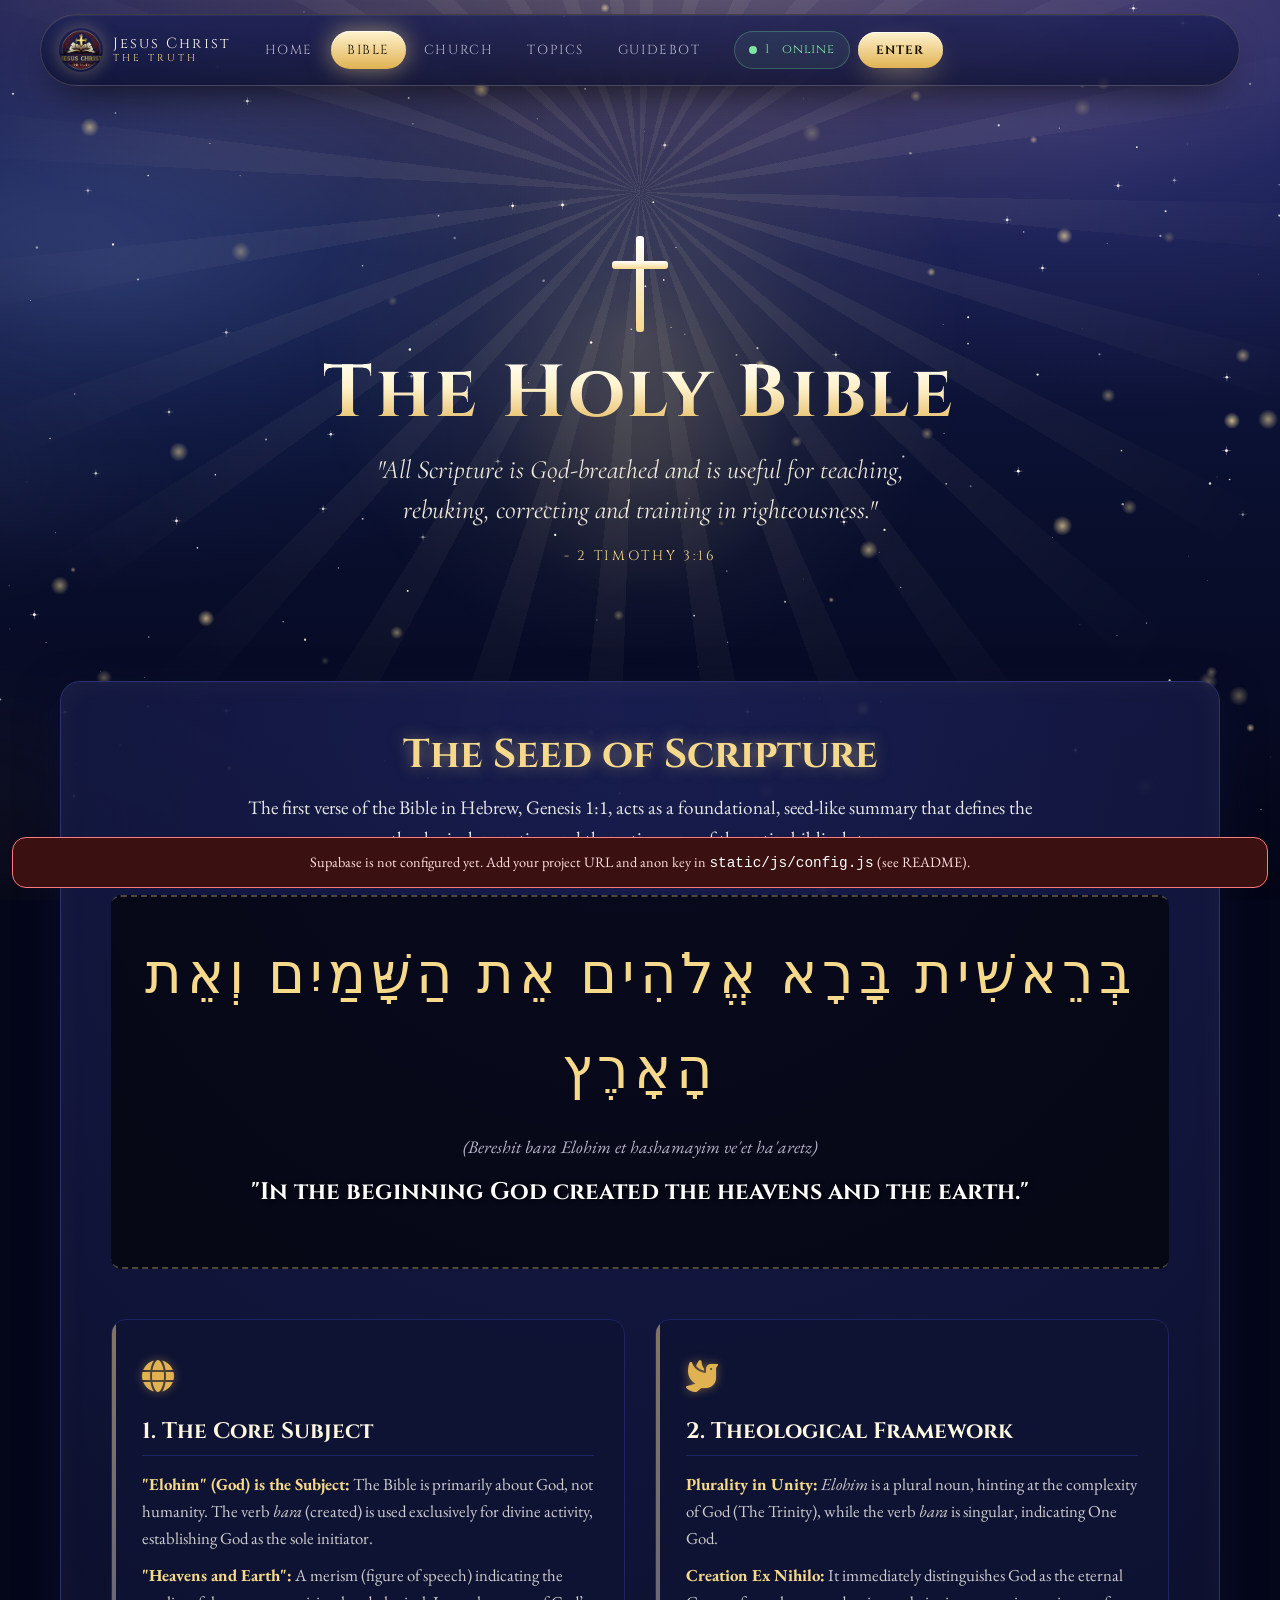
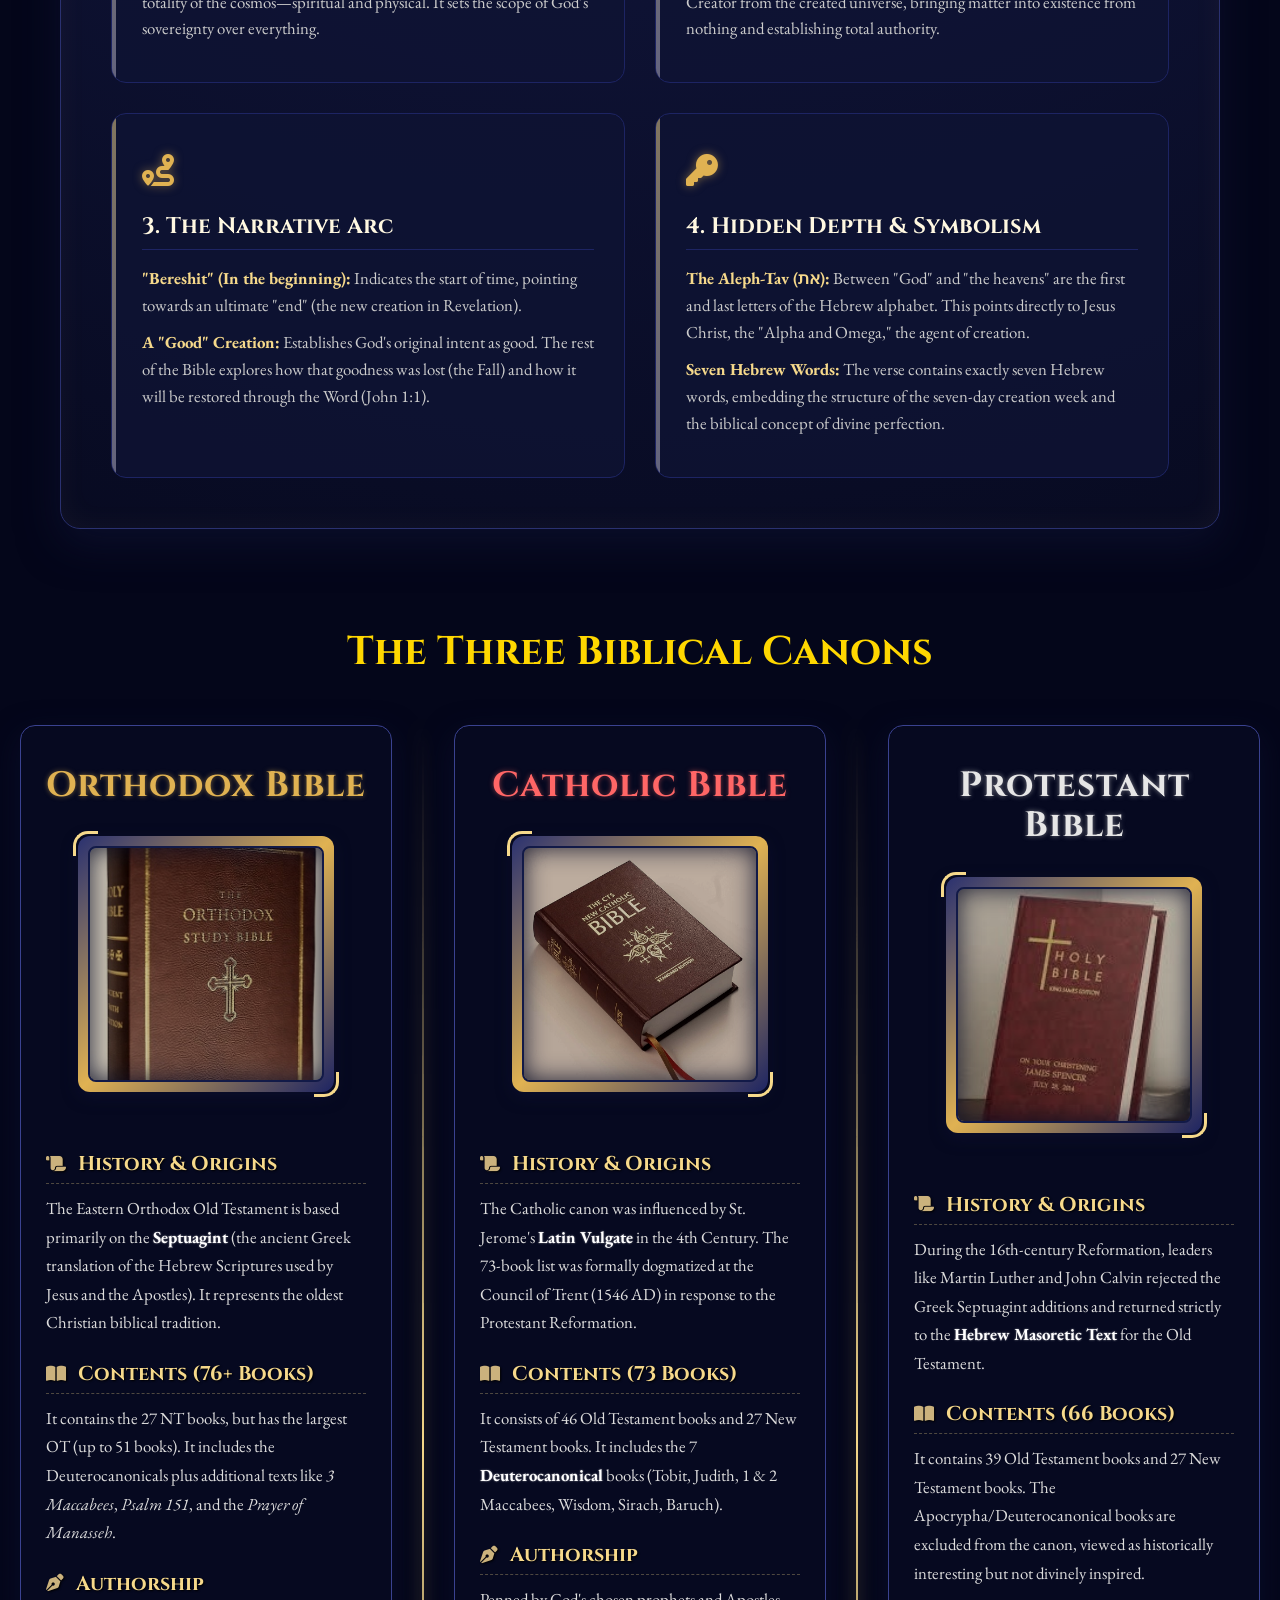
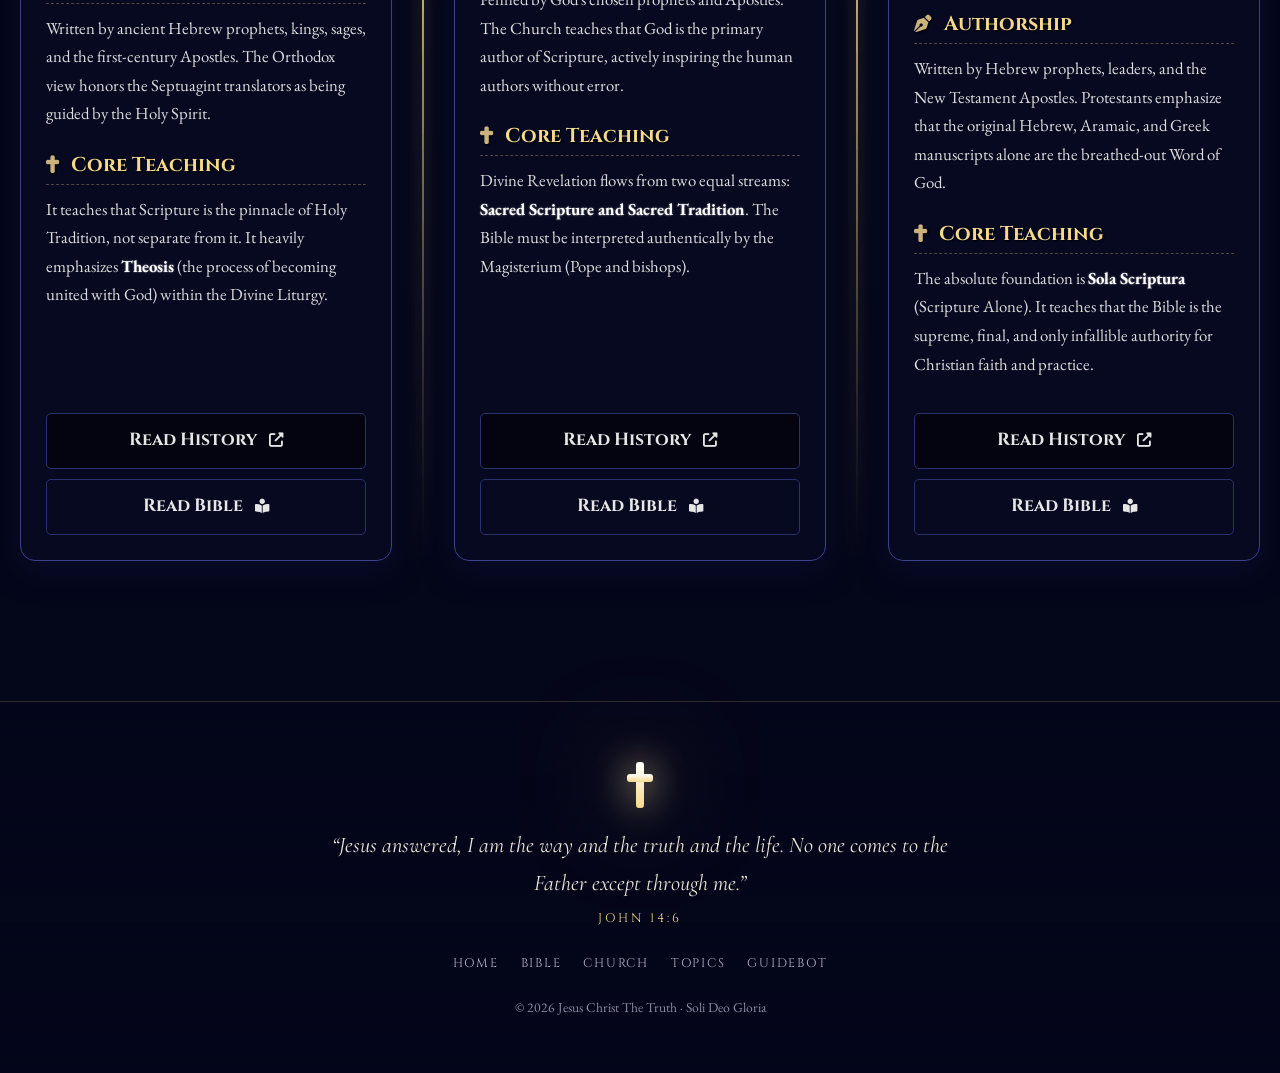
==== commit 5b34c945: "Move Bible, Church and Genesis pages onto the shared heavenly shell Co-Authored-By: Claude Opus 5.5 " ====
--- a/bible.html
+++ b/bible.html
@@ -3,89 +3,23 @@
 <head>
     <meta charset="UTF-8">
     <title>The Holy Bible - Jesus Christ The Truth</title>
-    <meta name="viewport" content="width=device-width, initial-scale=1.0">
-
-    <link rel="stylesheet" href="static/style.css">
+    <meta name="viewport" content="width=device-width, initial-scale=1.0, viewport-fit=cover">
+    <meta name="theme-color" content="#090f2e">
+    <link rel="icon" href="static/image/jesusLogo.png">
+    <link rel="preconnect" href="https://fonts.googleapis.com">
+    <link rel="preconnect" href="https://fonts.gstatic.com" crossorigin>
+    <link href="https://fonts.googleapis.com/css2?family=Cinzel:wght@400;600;700;900&family=Cormorant+Garamond:ital,wght@0,500;0,700;1,500&family=EB+Garamond:ital,wght@0,400;0,500;1,400&display=swap" rel="stylesheet">
+    <link rel="stylesheet" href="static/vendor/fontawesome/css/all.min.css">
+    <link rel="stylesheet" href="static/css/theme.css">
     <link rel="stylesheet" href="static/bible.css">
-
-    <link rel="stylesheet" href="https://cdnjs.cloudflare.com/ajax/libs/font-awesome/6.5.0/css/all.min.css">
-    <link href="https://fonts.googleapis.com/css2?family=Cormorant+Garamond:wght@600;700&family=Cinzel:wght@600;700&display=swap" rel="stylesheet">
-    <link href="https://fonts.googleapis.com/css2?family=Cinzel:wght@600;700&family=Cardo:ital,wght@0,400;1,400&display=swap" rel="stylesheet">
 </head>
-<body>
-
-    <nav class="navbar">
-        <div class="nav-left">
-            <img src="static/image/jesusLogo.png" alt="Jesus Logo" class="logo">
-            <a href="profile.html" class="nav-profile-icon" title="My Profile">
-                <img src="static/image/profileIcon.png" alt="Profile" class="profile-img-icon">
-            </a>
-        </div>
-
-        <ul class="nav-links">
-            <div class="nav-indicator"></div>
-            <li><a href="main.html">Home</a></li>
-            <li><a href="bible.html" class="active">Bible</a></li>
-            <li><a href="church.html">Church</a></li>
-            <li><a href="topic.html">Topics</a></li>
-            <li><a href="#">About Me</a></li>
-            <li><a href="#">Games</a></li>
-            <li><a href="#">Store</a></li>
-        </ul>
-
-        <div class="nav-right">
-            <div class="live-user-container" title="Live Believers Online">
-                <i class="fas fa-users" style="color: #4da6ff;"></i>
-                <span id="live-user-count" class="live-count-badge">1</span>
-            </div>
-            
-            <a href="chatbot.html" class="nav-icon" title="Chatbot"><i class="fas fa-robot"></i></a>
-            <a href="index.html" class="nav-icon logout-btn" title="Logout"><i class="fas fa-sign-out-alt"></i></a>
-        </div>
-
-        <div class="dropdown" id="dropdownMenu">
-            <ul class="mobile-nav-links">
-                <li><a href="main.html">Home</a></li>
-                <li><a href="bible.html" class="active">Bible</a></li>
-                <li><a href="church.html">Church</a></li>
-                <li><a href="#">Topics</a></li>
-                <li><a href="#">About Me</a></li>
-                <li><a href="#">Games</a></li>
-                <li><a href="#">Store</a></li>
-                <hr class="mobile-divider">
-                <li><a href="chatbot.html"><i class="fas fa-robot"></i> Chatbot</a></li>
-                <li><a href="index.html" class="logout-btn"><i class="fas fa-sign-out-alt"></i> Logout</a></li>
-            </ul>
-        </div>
-
-        <div class="menu-icon" id="menuIcon">
-            <i class="fas fa-bars"></i>
-        </div>
-    </nav>
-
-    <!-- LIVE USERS MODAL -->
-    <div id="live-users-modal" class="custom-popup-modal">
-    <div class="popup-modal-content" style="max-width: 500px; text-align: center;">
-        <i class="fas fa-times close-modal-icon" onclick="closeModal('live-users-modal')"></i>
-        
-        <div class="modal-header" style="margin-bottom: 25px;">
-            <i class="fas fa-users title-icon" style="color: #4da6ff; font-size: 2.5rem; margin-bottom: 10px;"></i>
-            <h2 class="popup-title">Live Believers</h2>
-            <p style="color: #a67c52; font-family: 'Cardo', serif;">Brethren currently online</p>
-        </div>
-        
-        <div class="live-list-container" style="text-align: left;">
-            <h3 class="live-section-title"><i class="fas fa-crown" style="color: gold;"></i> Owner</h3>
-            <div id="live-owner-list"></div>
-            
-            <h3 class="live-section-title" style="margin-top: 30px;"><i class="fas fa-globe" style="color: #cbb27d;"></i> Users</h3>
-            <div id="live-others-list" style="max-height: 250px; overflow-y: auto; padding-right: 5px;"></div>
-        </div>
-    </div>
-</div>
-
-    <section class="hero" style="padding-bottom: 40px;">
-        <div class="hero-container">
+<body data-page="bible" data-auth="none">
+<main>
+
+    <section class="hero">
+        <div class="hero-halo"></div>
+        <div class="hero-container hero-enter">
+            <div class="hero-cross"></div>
             <h1 class="main-title">
                 The Holy Bible
                 <span class="cross-effect"></span>
@@ -642,13 +576,10 @@
             </div>
         </div>
     </div>
-
-    <footer class="footer">
-        <span class="bible-icon">📖</span>
-        <p>© 2026 Jesus Christ The Truth. All Rights Reserved.</p>
-    </footer>
-
-    <script src="static/script.js"></script>
+    </main>
+    <script src="static/js/config.js"></script>
+    <script src="static/js/api.js"></script>
+    <script src="static/js/layout.js"></script>
     <script src="static/bible.js"></script>
 </body>
 </html>
--- a/static/css/theme.css
+++ b/static/css/theme.css
@@ -0,0 +1,662 @@
+/* =====================================================================
+   JESUS CHRIST THE TRUTH — Heavenly design system
+   Shared by every page. Page-specific styles live in their own files.
+   ===================================================================== */
+
+:root {
+    --night-0: #04061a;
+    --night-1: #090f2e;
+    --night-2: #121a48;
+    --night-3: #1d2766;
+    --dusk: #3a2b63;
+
+    --gold-1: #fff3cf;
+    --gold-2: #f6d98b;
+    --gold-3: #e0b252;
+    --gold-4: #b9862b;
+    --gold-5: #7a5518;
+
+    --ivory: #fdf8ec;
+    --text: #ece7d8;
+    --muted: #b9b6cc;
+    --dim: #8c8aa6;
+
+    --sky: #9fd0ff;
+    --sky-2: #5aa8ff;
+    --ok: #7fe3a5;
+    --danger: #ff7a7a;
+    --ember: #ff9a4a;
+
+    --glass: rgba(16, 22, 58, 0.58);
+    --glass-strong: rgba(12, 16, 44, 0.86);
+    --glass-soft: rgba(255, 255, 255, 0.035);
+    --line: rgba(246, 217, 139, 0.18);
+    --line-strong: rgba(246, 217, 139, 0.45);
+
+    --radius-sm: 12px;
+    --radius: 20px;
+    --radius-lg: 28px;
+    --shadow: 0 24px 60px -24px rgba(0, 0, 0, 0.75);
+    --glow: 0 0 40px rgba(246, 217, 139, 0.25);
+
+    --font-display: 'Cinzel', 'Times New Roman', serif;
+    --font-head: 'Cormorant Garamond', Georgia, serif;
+    --font-body: 'EB Garamond', 'Cardo', Georgia, serif;
+
+    --ease-out: cubic-bezier(0.16, 1, 0.3, 1);
+    --ease-spring: cubic-bezier(0.34, 1.56, 0.64, 1);
+
+    --nav-h: 72px;
+    --gutter: clamp(16px, 4vw, 40px);
+    --maxw: 1180px;
+}
+
+/* ---------- Reset ---------- */
+*, *::before, *::after { box-sizing: border-box; }
+html { -webkit-text-size-adjust: 100%; scroll-behavior: smooth; }
+body {
+    margin: 0;
+    min-height: 100vh;
+    min-height: 100dvh;
+    background: var(--night-0);
+    color: var(--text);
+    font-family: var(--font-body);
+    font-size: clamp(1.02rem, 0.96rem + 0.25vw, 1.15rem);
+    line-height: 1.7;
+    overflow-x: hidden;
+    -webkit-font-smoothing: antialiased;
+    text-rendering: optimizeLegibility;
+}
+img, video, svg, canvas { max-width: 100%; display: block; }
+a { color: var(--gold-2); text-decoration: none; transition: color .25s; }
+a:hover { color: var(--gold-1); }
+button, input, select, textarea { font: inherit; color: inherit; }
+button { cursor: pointer; }
+h1, h2, h3, h4 { font-family: var(--font-head); font-weight: 700; line-height: 1.15; color: var(--ivory); margin: 0 0 .5em; }
+p { margin: 0 0 1em; }
+::selection { background: rgba(246, 217, 139, 0.35); color: #fff; }
+:focus-visible { outline: 2px solid var(--gold-2); outline-offset: 3px; border-radius: 6px; }
+[hidden] { display: none !important; }
+.sr-only { position: absolute; width: 1px; height: 1px; padding: 0; margin: -1px; overflow: hidden; clip: rect(0 0 0 0); border: 0; }
+
+/* scrollbars */
+* { scrollbar-width: thin; scrollbar-color: var(--gold-4) transparent; }
+::-webkit-scrollbar { width: 10px; height: 10px; }
+::-webkit-scrollbar-track { background: transparent; }
+::-webkit-scrollbar-thumb { background: linear-gradient(var(--gold-3), var(--gold-5)); border-radius: 10px; border: 2px solid var(--night-0); }
+
+/* =====================================================================
+   HEAVENLY SKY BACKGROUND (injected by layout.js)
+   ===================================================================== */
+.sky-bg {
+    position: fixed; inset: 0; z-index: -1; overflow: hidden; pointer-events: none;
+    background:
+        radial-gradient(120% 70% at 50% -12%, rgba(255, 226, 160, 0.42) 0%, rgba(240, 180, 110, 0.16) 28%, transparent 60%),
+        radial-gradient(80% 60% at 85% 10%, rgba(120, 110, 220, 0.25), transparent 60%),
+        radial-gradient(70% 60% at 10% 30%, rgba(70, 120, 220, 0.18), transparent 60%),
+        linear-gradient(180deg, #1a1e57 0%, var(--night-2) 22%, var(--night-1) 55%, var(--night-0) 100%);
+}
+.sky-bg canvas { position: absolute; inset: 0; width: 100%; height: 100%; }
+.sky-rays {
+    position: absolute; left: 50%; top: -55vmax; width: 140vmax; height: 140vmax; translate: -50% 0;
+    background: repeating-conic-gradient(from 0deg at 50% 50%,
+        rgba(255, 236, 190, 0.075) 0deg 4deg, transparent 4deg 13deg);
+    -webkit-mask-image: radial-gradient(circle at 50% 50%, #000 0%, rgba(0,0,0,.6) 30%, transparent 55%);
+            mask-image: radial-gradient(circle at 50% 50%, #000 0%, rgba(0,0,0,.6) 30%, transparent 55%);
+    animation: rays-spin 140s linear infinite;
+    mix-blend-mode: screen;
+}
+@keyframes rays-spin { to { rotate: 360deg; } }
+.sky-cloud {
+    position: absolute; border-radius: 50%; filter: blur(40px); opacity: .55;
+    background: radial-gradient(closest-side, rgba(220, 215, 255, 0.22), transparent);
+    animation: cloud-drift linear infinite;
+}
+.sky-cloud.c1 { width: 70vw; height: 26vw; top: 8%; left: -30%; animation-duration: 95s; }
+.sky-cloud.c2 { width: 55vw; height: 20vw; top: 38%; left: -40%; animation-duration: 130s; animation-delay: -60s; opacity: .35; }
+.sky-cloud.c3 { width: 80vw; height: 30vw; top: 70%; left: -50%; animation-duration: 160s; animation-delay: -20s; opacity: .3;
+    background: radial-gradient(closest-side, rgba(255, 220, 170, 0.16), transparent); }
+@keyframes cloud-drift { from { transform: translateX(0); } to { transform: translateX(190vw); } }
+.sky-vignette { position: absolute; inset: 0; background: radial-gradient(130% 100% at 50% 40%, transparent 55%, rgba(0, 0, 8, 0.65) 100%); }
+
+/* Page enter veil (soft heavenly light that fades away) */
+.page-veil {
+    position: fixed; inset: 0; z-index: 9998; pointer-events: none;
+    background: radial-gradient(circle at 50% 35%, #fff8e2 0%, #f3d9a0 30%, #1a1e57 100%);
+    opacity: 1; transition: opacity .9s var(--ease-out);
+}
+.page-veil.gone { opacity: 0; }
+.page-veil.leaving { opacity: 1; transition-duration: .35s; }
+
+/* Desktop cursor glow */
+.cursor-glow {
+    position: fixed; left: 0; top: 0; width: 340px; height: 340px; margin: -170px 0 0 -170px;
+    border-radius: 50%; pointer-events: none; z-index: 1;
+    background: radial-gradient(circle, rgba(255, 226, 150, 0.10) 0%, transparent 65%);
+    transition: opacity .4s; will-change: transform;
+}
+@media (hover: none), (pointer: coarse) { .cursor-glow { display: none; } }
+
+/* =====================================================================
+   NAVBAR
+   ===================================================================== */
+.site-nav {
+    position: sticky; top: 0; z-index: 100;
+    padding: 14px var(--gutter) 0;
+    transition: padding .4s var(--ease-out);
+}
+.nav-shell {
+    max-width: 1320px; margin: 0 auto; height: var(--nav-h);
+    display: flex; align-items: center; gap: 18px;
+    padding: 0 14px 0 18px;
+    background: linear-gradient(180deg, rgba(24, 30, 80, 0.72), rgba(10, 14, 42, 0.72));
+    border: 1px solid var(--line);
+    border-radius: 999px;
+    box-shadow: 0 18px 40px -18px rgba(0, 0, 0, .8), inset 0 1px 0 rgba(255, 255, 255, .06);
+    -webkit-backdrop-filter: blur(18px) saturate(140%);
+            backdrop-filter: blur(18px) saturate(140%);
+    transition: height .4s var(--ease-out), box-shadow .4s;
+}
+.site-nav.scrolled { padding-top: 8px; }
+.site-nav.scrolled .nav-shell { height: 60px; box-shadow: 0 18px 50px -14px rgba(0, 0, 0, .9), 0 0 0 1px rgba(246,217,139,.08), inset 0 1px 0 rgba(255,255,255,.06); }
+
+.nav-brand { display: flex; align-items: center; gap: 10px; flex-shrink: 0; color: var(--ivory); }
+.nav-brand img { width: 44px; height: 44px; border-radius: 50%; object-fit: cover; box-shadow: 0 0 18px rgba(246, 217, 139, .35); transition: transform .6s var(--ease-spring); }
+.nav-brand:hover img { transform: rotate(-8deg) scale(1.06); }
+.nav-brand span { font-family: var(--font-display); font-size: .92rem; letter-spacing: .14em; line-height: 1.15; }
+.nav-brand small { display: block; font-size: .62rem; color: var(--gold-2); letter-spacing: .32em; }
+
+.nav-links { position: relative; display: flex; align-items: center; gap: 2px; margin: 0 auto; padding: 0; list-style: none; }
+.nav-links a {
+    position: relative; z-index: 1; display: block; padding: 8px 16px; border-radius: 999px;
+    font-family: var(--font-display); font-size: .82rem; letter-spacing: .12em; text-transform: uppercase;
+    color: var(--muted); white-space: nowrap; transition: color .3s;
+}
+.nav-links a:hover, .nav-links a.active { color: var(--ivory); }
+.nav-links a.active { color: #1b1305; }
+.nav-pill {
+    position: absolute; z-index: 0; top: 50%; height: 38px; translate: 0 -50%; border-radius: 999px;
+    background: linear-gradient(180deg, var(--gold-1), var(--gold-3));
+    box-shadow: 0 0 24px rgba(246, 217, 139, .55), inset 0 1px 0 rgba(255, 255, 255, .7);
+    transition: left .5s var(--ease-out), width .5s var(--ease-out), opacity .3s;
+    opacity: 0;
+}
+.nav-links.hovering a.active:not(:hover) { color: var(--muted); }
+.nav-links a.pill-on { color: #1b1305 !important; }
+
+.nav-actions { display: flex; align-items: center; gap: 8px; flex-shrink: 0; }
+.nav-icon-btn {
+    position: relative; display: grid; place-items: center; width: 42px; height: 42px; border-radius: 50%;
+    background: var(--glass-soft); border: 1px solid var(--line); color: var(--gold-2);
+    transition: transform .3s var(--ease-spring), background .3s, box-shadow .3s;
+}
+.nav-icon-btn:hover { transform: translateY(-2px); background: rgba(246, 217, 139, .12); box-shadow: var(--glow); color: var(--gold-1); }
+.live-pill {
+    display: inline-flex; align-items: center; gap: 8px; height: 38px; padding: 0 14px; border-radius: 999px;
+    background: rgba(127, 227, 165, .08); border: 1px solid rgba(127, 227, 165, .28); color: var(--ok);
+    font-family: var(--font-display); font-size: .8rem; letter-spacing: .06em; cursor: pointer;
+}
+.live-dot { width: 8px; height: 8px; border-radius: 50%; background: var(--ok); box-shadow: 0 0 0 0 rgba(127, 227, 165, .7); animation: live-ping 2s infinite; }
+@keyframes live-ping { 0% { box-shadow: 0 0 0 0 rgba(127,227,165,.6); } 80%,100% { box-shadow: 0 0 0 10px rgba(127,227,165,0); } }
+.nav-avatar { width: 42px; height: 42px; border-radius: 50%; overflow: hidden; border: 2px solid var(--gold-3); box-shadow: 0 0 16px rgba(246,217,139,.35); transition: transform .3s var(--ease-spring); }
+.nav-avatar:hover { transform: scale(1.08); }
+.nav-avatar img { width: 100%; height: 100%; object-fit: cover; }
+.nav-login-btn { padding: 8px 18px !important; font-size: .75rem !important; }
+
+.nav-burger { display: none; width: 44px; height: 44px; border-radius: 50%; border: 1px solid var(--line); background: var(--glass-soft); position: relative; }
+.nav-burger span { position: absolute; left: 12px; right: 12px; height: 2px; border-radius: 2px; background: var(--gold-2); transition: transform .4s var(--ease-out), opacity .3s, top .4s var(--ease-out); }
+.nav-burger span:nth-child(1) { top: 15px; }
+.nav-burger span:nth-child(2) { top: 21px; }
+.nav-burger span:nth-child(3) { top: 27px; }
+.nav-open .nav-burger span:nth-child(1) { top: 21px; transform: rotate(45deg); }
+.nav-open .nav-burger span:nth-child(2) { opacity: 0; }
+.nav-open .nav-burger span:nth-child(3) { top: 21px; transform: rotate(-45deg); }
+
+.nav-drawer {
+    position: fixed; inset: 0; z-index: 99; display: flex; flex-direction: column; justify-content: center; align-items: center; gap: 6px;
+    padding: 100px 24px 40px;
+    background: radial-gradient(120% 80% at 50% 0%, rgba(255, 226, 160, .18), transparent 60%), rgba(6, 9, 30, .96);
+    -webkit-backdrop-filter: blur(14px); backdrop-filter: blur(14px);
+    opacity: 0; visibility: hidden; transition: opacity .45s var(--ease-out), visibility .45s;
+}
+.nav-open .nav-drawer { opacity: 1; visibility: visible; }
+.nav-drawer a {
+    font-family: var(--font-display); font-size: clamp(1.3rem, 6vw, 1.8rem); letter-spacing: .14em; text-transform: uppercase;
+    color: var(--text); padding: 8px 20px; opacity: 0; transform: translateY(18px);
+    transition: opacity .5s var(--ease-out), transform .5s var(--ease-out), color .3s;
+    transition-delay: calc(var(--i, 0) * 50ms);
+}
+.nav-drawer a.active { color: var(--gold-2); text-shadow: 0 0 20px rgba(246,217,139,.6); }
+.nav-open .nav-drawer a { opacity: 1; transform: none; }
+.nav-drawer .drawer-sep { width: 60px; height: 1px; background: var(--line-strong); margin: 12px 0; }
+.nav-drawer .drawer-small { font-size: 1rem; letter-spacing: .1em; text-transform: none; font-family: var(--font-body); color: var(--muted); }
+
+@media (max-width: 1080px) {
+    .nav-links a { padding: 8px 11px; font-size: .74rem; letter-spacing: .08em; }
+    .nav-brand span { display: none; }
+}
+@media (max-width: 880px) {
+    .nav-links { display: none; }
+    .nav-burger { display: block; }
+    .nav-actions { margin-left: auto; }
+    .nav-actions .hide-mobile { display: none; }
+    .nav-shell { padding: 0 8px 0 10px; }
+    .nav-brand span { display: block; }
+}
+@media (max-width: 420px) {
+    .nav-brand span { display: none; }
+    .live-pill { padding: 0 10px; }
+}
+
+/* =====================================================================
+   LAYOUT + TYPOGRAPHY
+   ===================================================================== */
+main { position: relative; z-index: 2; }
+.container { width: 100%; max-width: var(--maxw); margin: 0 auto; padding: 0 var(--gutter); }
+.section { position: relative; padding: clamp(60px, 9vw, 120px) 0; }
+.section-tight { padding: clamp(36px, 6vw, 70px) 0; }
+
+.eyebrow {
+    display: inline-flex; align-items: center; gap: 12px;
+    font-family: var(--font-display); font-size: .78rem; letter-spacing: .38em; text-transform: uppercase; color: var(--gold-2);
+}
+.eyebrow::before, .eyebrow::after { content: ''; width: 34px; height: 1px; background: linear-gradient(90deg, transparent, var(--gold-3)); }
+.eyebrow::after { transform: scaleX(-1); }
+
+.section-head { text-align: center; max-width: 760px; margin: 0 auto clamp(34px, 5vw, 60px); }
+.section-head h2, .gospel-title {
+    font-family: var(--font-display); font-weight: 700; letter-spacing: .06em;
+    font-size: clamp(1.8rem, 1.2rem + 2.6vw, 3.1rem);
+    margin: 14px 0 12px;
+    background: linear-gradient(180deg, #fffaf0 10%, var(--gold-2) 55%, var(--gold-3) 100%);
+    -webkit-background-clip: text; background-clip: text; color: transparent;
+    filter: drop-shadow(0 4px 24px rgba(246, 217, 139, .25));
+}
+.section-head p { color: var(--muted); font-size: 1.1em; }
+.divine-divider {
+    display: flex; align-items: center; justify-content: center; gap: 14px; color: var(--gold-3); margin: 18px auto;
+}
+.divine-divider::before, .divine-divider::after { content: ''; flex: 0 1 120px; height: 1px; background: linear-gradient(90deg, transparent, var(--gold-3)); }
+.divine-divider::after { transform: scaleX(-1); }
+
+.text-gold { color: var(--gold-2); }
+.text-muted { color: var(--muted); }
+.text-sky { color: var(--sky); }
+.center { text-align: center; }
+
+/* Gradient shimmer text */
+.shimmer-text {
+    background: linear-gradient(100deg, var(--gold-3) 0%, var(--gold-1) 20%, #fff 30%, var(--gold-2) 40%, var(--gold-3) 60%, var(--gold-1) 80%, var(--gold-3) 100%);
+    background-size: 250% 100%;
+    -webkit-background-clip: text; background-clip: text; color: transparent;
+    animation: shimmer 7s linear infinite;
+}
+@keyframes shimmer { to { background-position: -250% 0; } }
+
+/* =====================================================================
+   PAGE HERO (shared by inner pages)
+   ===================================================================== */
+.hero, .page-hero {
+    position: relative; text-align: center;
+    padding: clamp(70px, 12vw, 150px) var(--gutter) clamp(40px, 7vw, 80px);
+}
+.hero-container { max-width: 900px; margin: 0 auto; position: relative; }
+.hero-halo {
+    position: absolute; left: 50%; top: 50%; width: min(720px, 120vw); aspect-ratio: 1; translate: -50% -55%; z-index: -1; pointer-events: none;
+    background: radial-gradient(circle, rgba(255, 232, 170, .22) 0%, rgba(255, 232, 170, .06) 35%, transparent 65%);
+    animation: halo-breathe 7s ease-in-out infinite;
+}
+@keyframes halo-breathe { 50% { transform: scale(1.08); opacity: .8; } }
+.hero-cross {
+    width: 64px; height: 96px; margin: 0 auto 22px; position: relative;
+    filter: drop-shadow(0 0 18px rgba(255, 226, 150, .9)) drop-shadow(0 0 50px rgba(255, 226, 150, .5));
+    animation: cross-float 6s ease-in-out infinite;
+}
+.hero-cross::before, .hero-cross::after { content: ''; position: absolute; border-radius: 3px; background: linear-gradient(180deg, #fff, var(--gold-2)); }
+.hero-cross::before { left: 50%; top: 0; width: 8px; height: 100%; translate: -50% 0; }
+.hero-cross::after { top: 26%; left: 6%; width: 88%; height: 8px; }
+@keyframes cross-float { 50% { transform: translateY(-8px); } }
+.main-title, .page-title {
+    font-family: var(--font-display); font-weight: 700; letter-spacing: .05em;
+    font-size: clamp(2.1rem, 1.2rem + 4.4vw, 4.6rem);
+    line-height: 1.08; margin: 0 0 18px; text-wrap: balance;
+    background: linear-gradient(180deg, #fffef8 0%, var(--gold-1) 40%, var(--gold-3) 100%);
+    -webkit-background-clip: text; background-clip: text; color: transparent;
+    filter: drop-shadow(0 6px 30px rgba(246, 217, 139, .3));
+}
+.hero .description, .page-hero .lead {
+    font-family: var(--font-head); font-style: italic; font-size: clamp(1.2rem, 1rem + 1vw, 1.65rem);
+    color: var(--text); max-width: 760px; margin: 0 auto 14px; line-height: 1.5; text-wrap: balance;
+}
+.verse-reference { font-family: var(--font-display); letter-spacing: .2em; font-size: .85rem; color: var(--gold-2); text-transform: uppercase; }
+/* legacy hero decorations from old pages are hidden */
+.cross-effect, .cross-wings { display: none !important; }
+
+/* Hero entrance */
+.hero-enter > * { opacity: 0; transform: translateY(26px); filter: blur(6px); animation: hero-in 1.1s var(--ease-out) forwards; }
+.hero-enter > *:nth-child(1) { animation-delay: .25s; }
+.hero-enter > *:nth-child(2) { animation-delay: .4s; }
+.hero-enter > *:nth-child(3) { animation-delay: .55s; }
+.hero-enter > *:nth-child(4) { animation-delay: .7s; }
+.hero-enter > *:nth-child(5) { animation-delay: .85s; }
+.hero-enter > *:nth-child(6) { animation-delay: 1s; }
+@keyframes hero-in { to { opacity: 1; transform: none; filter: none; } }
+
+/* =====================================================================
+   SURFACES
+   ===================================================================== */
+.glass, .card {
+    position: relative;
+    background: linear-gradient(160deg, rgba(30, 38, 96, 0.55), rgba(10, 14, 42, 0.62));
+    border: 1px solid var(--line);
+    border-radius: var(--radius);
+    box-shadow: var(--shadow), inset 0 1px 0 rgba(255, 255, 255, .05);
+    -webkit-backdrop-filter: blur(14px); backdrop-filter: blur(14px);
+}
+.card { padding: clamp(20px, 3vw, 32px); }
+.card-hover { transition: transform .5s var(--ease-out), border-color .4s, box-shadow .5s; }
+.card-hover:hover { transform: translateY(-6px); border-color: var(--line-strong); box-shadow: var(--shadow), 0 0 50px -10px rgba(246, 217, 139, .35); }
+/* animated gold edge */
+.gold-edge::before {
+    content: ''; position: absolute; inset: -1px; border-radius: inherit; padding: 1px; pointer-events: none;
+    background: conic-gradient(from var(--edge-angle, 0deg), transparent 0 70%, var(--gold-2) 82%, #fff 86%, var(--gold-2) 90%, transparent 100%);
+    -webkit-mask: linear-gradient(#000 0 0) content-box, linear-gradient(#000 0 0);
+    -webkit-mask-composite: xor; mask-composite: exclude;
+    animation: edge-spin 6s linear infinite; opacity: .8;
+}
+@property --edge-angle { syntax: '<angle>'; inherits: false; initial-value: 0deg; }
+@keyframes edge-spin { to { --edge-angle: 360deg; } }
+
+/* =====================================================================
+   BUTTONS
+   ===================================================================== */
+.btn {
+    --b1: var(--gold-1); --b2: var(--gold-3);
+    position: relative; overflow: hidden; isolation: isolate;
+    display: inline-flex; align-items: center; justify-content: center; gap: 10px;
+    min-height: 46px; padding: 12px 26px; border-radius: 999px; border: 0;
+    font-family: var(--font-display); font-weight: 700; font-size: .85rem; letter-spacing: .14em; text-transform: uppercase;
+    color: #1d1404; background: linear-gradient(180deg, var(--b1), var(--b2));
+    box-shadow: 0 10px 30px -10px rgba(246, 217, 139, .65), inset 0 1px 0 rgba(255, 255, 255, .8);
+    transition: transform .35s var(--ease-spring), box-shadow .35s, filter .3s;
+    -webkit-tap-highlight-color: transparent;
+}
+.btn::after {
+    content: ''; position: absolute; inset: 0; z-index: -1;
+    background: linear-gradient(110deg, transparent 30%, rgba(255, 255, 255, .75) 50%, transparent 70%);
+    transform: translateX(-120%); transition: transform .8s var(--ease-out);
+}
+.btn:hover { transform: translateY(-2px); color: #1d1404; box-shadow: 0 16px 40px -10px rgba(246, 217, 139, .85), inset 0 1px 0 rgba(255,255,255,.8); }
+.btn:hover::after { transform: translateX(120%); }
+.btn:active { transform: translateY(0) scale(.98); }
+.btn:disabled, .btn.is-loading { filter: grayscale(.4) brightness(.8); pointer-events: none; }
+.btn.is-loading::before { content: ''; width: 16px; height: 16px; border-radius: 50%; border: 2px solid rgba(0,0,0,.25); border-top-color: #1d1404; animation: spin .8s linear infinite; }
+@keyframes spin { to { transform: rotate(360deg); } }
+
+.btn-ghost {
+    background: rgba(246, 217, 139, .06); color: var(--gold-2); border: 1px solid var(--line-strong);
+    box-shadow: none;
+}
+.btn-ghost:hover { background: rgba(246, 217, 139, .14); color: var(--gold-1); box-shadow: 0 0 30px -6px rgba(246, 217, 139, .45); }
+.btn-sky { --b1: #d6ecff; --b2: var(--sky-2); color: #061430; box-shadow: 0 10px 30px -10px rgba(90, 168, 255, .7), inset 0 1px 0 rgba(255,255,255,.8); }
+.btn-sky:hover { color: #061430; box-shadow: 0 16px 40px -10px rgba(90,168,255,.9); }
+.btn-danger { --b1: #ffb3b3; --b2: #e04848; color: #2a0505; box-shadow: 0 10px 30px -10px rgba(224, 72, 72, .7); }
+.btn-danger:hover { color: #2a0505; }
+.btn-sm { min-height: 36px; padding: 8px 16px; font-size: .72rem; letter-spacing: .1em; }
+.btn-lg { min-height: 56px; padding: 16px 36px; font-size: .95rem; }
+.btn-block { width: 100%; }
+.icon-btn {
+    display: inline-grid; place-items: center; width: 38px; height: 38px; border-radius: 50%;
+    border: 1px solid var(--line); background: var(--glass-soft); color: var(--muted);
+    transition: all .3s var(--ease-out);
+}
+.icon-btn:hover { color: var(--gold-1); border-color: var(--line-strong); background: rgba(246,217,139,.1); transform: translateY(-2px); }
+.icon-btn.active { color: var(--gold-2); border-color: var(--gold-3); background: rgba(246,217,139,.15); }
+.icon-btn.danger:hover { color: var(--danger); border-color: rgba(255,122,122,.5); background: rgba(255,122,122,.1); }
+
+/* =====================================================================
+   FORMS
+   ===================================================================== */
+.field { position: relative; margin-bottom: 16px; }
+.field > i { position: absolute; left: 18px; top: 50%; translate: 0 -50%; color: var(--gold-3); pointer-events: none; transition: color .3s; }
+.input, .select, .textarea {
+    width: 100%; min-height: 50px; padding: 12px 18px; border-radius: 14px;
+    background: rgba(4, 6, 26, .55); border: 1px solid var(--line);
+    color: var(--ivory); font-size: 1rem; outline: none;
+    transition: border-color .3s, box-shadow .3s, background .3s;
+}
+.field > i ~ .input { padding-left: 48px; }
+.input::placeholder, .textarea::placeholder { color: var(--dim); }
+.input:focus, .select:focus, .textarea:focus { border-color: var(--gold-3); background: rgba(4, 6, 26, .75); box-shadow: 0 0 0 4px rgba(246, 217, 139, .12), 0 0 24px -4px rgba(246, 217, 139, .35); }
+.field:focus-within > i { color: var(--gold-1); }
+.select { appearance: none; -webkit-appearance: none; padding-right: 42px; cursor: pointer;
+    background-image: linear-gradient(45deg, transparent 50%, var(--gold-2) 50%), linear-gradient(135deg, var(--gold-2) 50%, transparent 50%);
+    background-position: calc(100% - 22px) 52%, calc(100% - 16px) 52%; background-size: 6px 6px; background-repeat: no-repeat; }
+.select option { background: var(--night-1); color: var(--ivory); }
+.form-msg { min-height: 1.4em; font-size: .95rem; text-align: center; margin: 4px 0 10px; transition: color .3s; }
+.form-msg.error { color: var(--danger); }
+.form-msg.success { color: var(--ok); }
+.form-msg.info { color: var(--gold-2); }
+
+/* Rich text editor (forum) */
+.editor { border: 1px solid var(--line); border-radius: 16px; background: rgba(4, 6, 26, .5); overflow: hidden; transition: border-color .3s, box-shadow .3s; }
+.editor:focus-within { border-color: var(--gold-3); box-shadow: 0 0 0 4px rgba(246, 217, 139, .1); }
+.editor-toolbar { display: flex; flex-wrap: wrap; gap: 4px; padding: 8px; border-bottom: 1px solid var(--line); background: rgba(255,255,255,.02); }
+.editor-toolbar button { width: 36px; height: 34px; border-radius: 9px; border: 0; background: transparent; color: var(--muted); transition: all .2s; }
+.editor-toolbar button:hover { background: rgba(246,217,139,.12); color: var(--gold-1); }
+.rich-input { min-height: 90px; max-height: 360px; overflow-y: auto; padding: 14px 16px; outline: none; color: var(--ivory); word-break: break-word; }
+.rich-input:empty::before { content: attr(data-placeholder); color: var(--dim); pointer-events: none; }
+.rich-input ul, .rich-input ol, .post-body ul, .post-body ol { padding-left: 1.4em; margin: .3em 0; }
+
+/* =====================================================================
+   TABS / CHIPS / BADGES
+   ===================================================================== */
+.tabs { display: inline-flex; flex-wrap: wrap; justify-content: center; gap: 6px; padding: 6px; border-radius: 999px; background: rgba(4,6,26,.5); border: 1px solid var(--line); }
+.tab {
+    padding: 9px 18px; border-radius: 999px; border: 0; background: transparent; color: var(--muted);
+    font-family: var(--font-display); font-size: .76rem; letter-spacing: .12em; text-transform: uppercase; transition: all .35s var(--ease-out);
+}
+.tab:hover { color: var(--ivory); }
+.tab.active { background: linear-gradient(180deg, var(--gold-1), var(--gold-3)); color: #1d1404; box-shadow: 0 6px 20px -6px rgba(246,217,139,.7); }
+.chip { display: inline-flex; align-items: center; gap: 6px; padding: 4px 12px; border-radius: 999px; font-size: .78rem; font-family: var(--font-display); letter-spacing: .08em; border: 1px solid var(--line-strong); color: var(--gold-2); background: rgba(246,217,139,.07); }
+.chip.sky { color: var(--sky); border-color: rgba(159,208,255,.4); background: rgba(159,208,255,.07); }
+.chip.ok { color: var(--ok); border-color: rgba(127,227,165,.4); background: rgba(127,227,165,.07); }
+.chip.danger { color: var(--danger); border-color: rgba(255,122,122,.4); background: rgba(255,122,122,.07); }
+.chip.dim { color: var(--dim); border-color: rgba(140,138,166,.35); background: transparent; }
+
+/* =====================================================================
+   PROGRESS
+   ===================================================================== */
+.progress { position: relative; height: 12px; border-radius: 999px; background: rgba(4,6,26,.7); border: 1px solid var(--line); overflow: hidden; }
+.progress > span {
+    position: absolute; inset: 0 auto 0 0; width: 0; border-radius: inherit;
+    background: linear-gradient(90deg, var(--gold-4), var(--gold-2), var(--gold-1));
+    box-shadow: 0 0 16px rgba(246, 217, 139, .7);
+    transition: width 1.4s var(--ease-out);
+}
+.progress > span::after { content: ''; position: absolute; inset: 0; background: linear-gradient(100deg, transparent 20%, rgba(255,255,255,.55) 50%, transparent 80%); background-size: 200% 100%; animation: shimmer-bar 2.4s linear infinite; }
+@keyframes shimmer-bar { from { background-position: 200% 0; } to { background-position: -200% 0; } }
+.progress.sky > span { background: linear-gradient(90deg, #2c6fd6, var(--sky-2), var(--sky)); box-shadow: 0 0 16px rgba(90,168,255,.7); }
+
+/* =====================================================================
+   MODALS
+   ===================================================================== */
+.modal {
+    position: fixed; inset: 0; z-index: 1000; display: none; align-items: center; justify-content: center; padding: 16px;
+    background: rgba(2, 3, 14, .72); -webkit-backdrop-filter: blur(8px); backdrop-filter: blur(8px);
+    opacity: 0; transition: opacity .35s var(--ease-out);
+}
+.modal.open { display: flex; }
+.modal.show { opacity: 1; }
+.modal-dialog {
+    position: relative; width: 100%; max-width: 520px; max-height: calc(100dvh - 32px); overflow-y: auto;
+    padding: clamp(22px, 4vw, 36px);
+    background: linear-gradient(170deg, rgba(34, 42, 104, .96), rgba(9, 12, 38, .98));
+    border: 1px solid var(--line-strong); border-radius: var(--radius-lg);
+    box-shadow: 0 40px 100px -20px rgba(0,0,0,.9), 0 0 80px -20px rgba(246,217,139,.3), inset 0 1px 0 rgba(255,255,255,.08);
+    transform: translateY(30px) scale(.94); opacity: 0;
+    transition: transform .5s var(--ease-spring), opacity .35s;
+}
+.modal.show .modal-dialog { transform: none; opacity: 1; }
+.modal-dialog.wide { max-width: 860px; }
+.modal-dialog.xwide { max-width: 1000px; }
+.modal-close { position: absolute; top: 14px; right: 14px; z-index: 3; }
+.modal-title { font-family: var(--font-display); font-size: clamp(1.3rem, 1rem + 1.4vw, 1.9rem); letter-spacing: .06em; text-align: center; margin: 4px 0 6px; color: var(--gold-1); }
+.modal-sub { text-align: center; color: var(--muted); margin-bottom: 22px; }
+.modal-actions { display: flex; gap: 10px; justify-content: center; flex-wrap: wrap; margin-top: 20px; }
+body.modal-locked { overflow: hidden; }
+@media (max-width: 560px) {
+    .modal { align-items: flex-end; padding: 0; }
+    .modal-dialog { max-width: none !important; border-radius: 26px 26px 0 0; max-height: 92dvh; transform: translateY(100%); }
+}
+
+/* =====================================================================
+   TOASTS
+   ===================================================================== */
+.toast-stack { position: fixed; z-index: 2000; left: 50%; bottom: 24px; translate: -50% 0; display: flex; flex-direction: column; align-items: center; gap: 10px; width: min(92vw, 440px); pointer-events: none; }
+.toast {
+    pointer-events: auto; display: flex; align-items: center; gap: 12px; width: 100%;
+    padding: 14px 18px; border-radius: 16px;
+    background: linear-gradient(170deg, rgba(34, 42, 104, .97), rgba(9, 12, 38, .97));
+    border: 1px solid var(--line-strong); color: var(--ivory);
+    box-shadow: 0 20px 50px -15px rgba(0,0,0,.9), 0 0 40px -10px rgba(246,217,139,.35);
+    animation: toast-in .55s var(--ease-spring) both;
+}
+.toast i { font-size: 1.2rem; color: var(--gold-2); }
+.toast.error { border-color: rgba(255,122,122,.5); }
+.toast.error i { color: var(--danger); }
+.toast.success i { color: var(--ok); }
+.toast.out { animation: toast-out .4s var(--ease-out) forwards; }
+@keyframes toast-in { from { opacity: 0; transform: translateY(24px) scale(.9); } }
+@keyframes toast-out { to { opacity: 0; transform: translateY(16px) scale(.95); } }
+
+/* Reward burst (quests / quizzes) */
+.reward-burst { position: fixed; inset: 0; z-index: 1999; pointer-events: none; display: grid; place-items: center; }
+.reward-burst .rb-card { text-align: center; padding: 30px 40px; border-radius: 26px; background: radial-gradient(circle at 50% 0%, rgba(255,232,170,.35), rgba(9,12,38,.95) 70%); border: 1px solid var(--gold-3); box-shadow: 0 0 120px rgba(246,217,139,.5); animation: rb-in 2.6s var(--ease-out) forwards; }
+.reward-burst h3 { font-family: var(--font-display); color: var(--gold-1); font-size: 1.6rem; margin: 6px 0; }
+@keyframes rb-in { 0% { opacity: 0; transform: scale(.6); } 15% { opacity: 1; transform: scale(1.05); } 25% { transform: scale(1); } 80% { opacity: 1; } 100% { opacity: 0; transform: translateY(-30px); } }
+
+/* =====================================================================
+   AVATAR FRAMES (shape-*, color-*, effect-*)
+   ===================================================================== */
+.avatar-frame {
+    --size: 120px;
+    position: relative; flex-shrink: 0; display: grid; place-items: center;
+    width: var(--size); height: var(--size);
+    background-color: currentColor; color: var(--gold-2);
+    transition: transform .5s var(--ease-spring), filter .5s;
+}
+.avatar-frame img { width: 92%; height: 92%; object-fit: cover; border-radius: inherit; clip-path: inherit; position: relative; z-index: 1; background: var(--night-1); }
+.avatar-frame::after { content: ''; position: absolute; inset: 4%; z-index: 2; pointer-events: none; border-radius: inherit; clip-path: inherit; }
+.avatar-frame.xs { --size: 38px; }
+.avatar-frame.sm { --size: 48px; }
+.avatar-frame.md { --size: 72px; }
+.avatar-frame.lg { --size: 150px; }
+.avatar-frame.xl { --size: clamp(150px, 30vw, 190px); }
+
+.shape-arch { border-radius: 50% 50% 12% 12% / 40% 40% 12% 12%; }
+.shape-circle { border-radius: 50%; }
+.shape-square { border-radius: 16%; }
+.shape-leaf { border-radius: 0 50% 0 50%; }
+.shape-blob { border-radius: 40% 60% 70% 30% / 40% 50% 60% 50%; }
+.shape-diamond, .shape-star, .shape-heart { border-radius: 0; }
+.shape-diamond { clip-path: polygon(50% 2%, 54% 6%, 94% 46%, 98% 50%, 94% 54%, 54% 94%, 50% 98%, 46% 94%, 6% 54%, 2% 50%, 6% 46%, 46% 6%); }
+.shape-star { clip-path: polygon(50% 3%, 53% 8%, 62% 31%, 86% 32%, 92% 33%, 96% 37%, 94% 41%, 74% 56%, 81% 81%, 82% 86%, 79% 91%, 74% 91%, 70% 88%, 50% 73%, 30% 88%, 26% 91%, 21% 91%, 18% 86%, 19% 81%, 26% 56%, 6% 41%, 4% 37%, 8% 33%, 14% 32%, 38% 31%, 47% 8%); }
+.shape-heart { clip-path: polygon(50% 22%, 58% 10%, 68% 4%, 80% 4%, 90% 11%, 97% 22%, 99% 36%, 95% 52%, 84% 68%, 68% 84%, 50% 98%, 32% 84%, 16% 68%, 5% 52%, 1% 36%, 3% 22%, 10% 11%, 20% 4%, 32% 4%, 42% 10%); }
+
+.color-gold { color: #ffd76a; filter: drop-shadow(0 0 12px rgba(255, 215, 106, .7)); }
+.color-silver { color: #e6e9f0; filter: drop-shadow(0 0 12px rgba(230, 233, 240, .7)); }
+.color-ruby { color: #e0115f; filter: drop-shadow(0 0 12px rgba(224, 17, 95, .7)); }
+.color-diamond { color: #6ff7ff; filter: drop-shadow(0 0 12px rgba(111, 247, 255, .7)); }
+.color-emerald { color: #50c878; filter: drop-shadow(0 0 12px rgba(80, 200, 120, .7)); }
+.color-bronze { color: #cd7f32; filter: drop-shadow(0 0 12px rgba(205, 127, 50, .7)); }
+.color-purple { color: #9b5cff; filter: drop-shadow(0 0 12px rgba(155, 92, 255, .7)); }
+.color-pink { color: #ff69b4; filter: drop-shadow(0 0 12px rgba(255, 105, 180, .7)); }
+.avatar-frame.xs, .avatar-frame.sm { filter: none; }
+
+@keyframes av-pulse { from { opacity: .15; } to { opacity: .7; } }
+.effect-glowing::after { background: radial-gradient(circle, transparent 40%, currentColor 100%); mix-blend-mode: screen; animation: av-pulse 1.5s infinite alternate; }
+@keyframes av-twinkle { from { opacity: .3; } to { opacity: .85; } }
+.effect-stars::after { background-image: radial-gradient(#fff, rgba(255,255,255,.2) 2px, transparent 12px); background-size: 40px 40px; animation: av-twinkle 1.5s infinite alternate; }
+@keyframes av-galaxy { to { transform: rotate(360deg) scale(1.4); } }
+.effect-galaxy::after { background: conic-gradient(from 0deg, rgba(138,43,226,.45), rgba(70,120,255,.35), rgba(255,105,180,.35), rgba(138,43,226,.45)); mix-blend-mode: color-dodge; animation: av-galaxy 9s linear infinite; }
+@keyframes av-float { from { background-position: 0 100%; } to { background-position: 0 0; } }
+.effect-particles::after { background-image: radial-gradient(rgba(255,255,255,.85) 1px, transparent 2px); background-size: 26px 34px; animation: av-float 4s linear infinite; }
+@keyframes av-snow { to { background-position: 400px 800px, 300px 300px; } }
+.effect-winter::after { background-image: radial-gradient(#fff, rgba(255,255,255,.3) 2px, transparent 8px), radial-gradient(#fff, rgba(255,255,255,.15) 1px, transparent 4px); background-size: 80px 80px, 40px 40px; animation: av-snow 10s linear infinite; }
+@keyframes av-fire { from { background-position: 50% 100%; } to { background-position: 50% 0%; } }
+.effect-fire::after { background: radial-gradient(circle at 50% 120%, rgba(255,69,0,.85) 0%, rgba(255,140,0,.4) 40%, transparent 80%); background-size: 100% 200%; animation: av-fire 1.4s infinite linear; mix-blend-mode: overlay; }
+.effect-fire:not(.xs):not(.sm) { animation: av-fire-glow 1.5s infinite alternate ease-in-out; }
+@keyframes av-fire-glow { 0% { filter: drop-shadow(0 0 10px rgba(255,69,0,.6)); } 50% { filter: drop-shadow(0 0 26px rgba(255,140,0,1)) brightness(1.12); transform: translateY(-3px); } 100% { filter: drop-shadow(0 0 15px rgba(255,0,0,.8)); } }
+@keyframes av-water { from { background-position: 0 0; } to { background-position: 0 100%; } }
+.effect-water::after { background: linear-gradient(180deg, rgba(0,191,255,0) 0%, rgba(0,119,255,.3) 50%, rgba(0,255,255,.5) 100%); background-size: 100% 200%; animation: av-water 3s infinite linear; mix-blend-mode: color-dodge; }
+.effect-water:not(.xs):not(.sm) { animation: av-water-glow 3s infinite alternate ease-in-out; }
+@keyframes av-water-glow { 0% { filter: drop-shadow(0 0 14px rgba(0,191,255,.5)); } 50% { filter: drop-shadow(0 0 30px rgba(0,119,255,.9)); transform: translateY(-4px); } 100% { filter: drop-shadow(0 0 20px rgba(0,255,255,.7)); } }
+
+/* =====================================================================
+   USER ROWS / LISTS / TABLES
+   ===================================================================== */
+.user-row {
+    display: flex; align-items: center; gap: 14px; padding: 12px 14px; border-radius: 16px;
+    background: rgba(255,255,255,.025); border: 1px solid transparent; transition: all .35s var(--ease-out);
+}
+.user-row + .user-row { margin-top: 8px; }
+.user-row:hover { background: rgba(246,217,139,.06); border-color: var(--line); transform: translateX(4px); }
+.user-row .name { font-family: var(--font-display); letter-spacing: .04em; color: var(--ivory); flex: 1; min-width: 0; overflow: hidden; text-overflow: ellipsis; white-space: nowrap; }
+.user-row .meta { font-size: .85rem; color: var(--muted); }
+.user-row .actions { display: flex; gap: 6px; flex-shrink: 0; }
+.status-dot { width: 10px; height: 10px; border-radius: 50%; background: var(--dim); flex-shrink: 0; }
+.status-dot.on { background: var(--ok); box-shadow: 0 0 10px var(--ok); }
+.unread-badge { min-width: 20px; height: 20px; padding: 0 6px; border-radius: 999px; background: var(--danger); color: #fff; font-size: .72rem; display: inline-grid; place-items: center; font-family: var(--font-display); }
+
+.table-wrap { overflow-x: auto; border-radius: var(--radius); border: 1px solid var(--line); }
+.table { width: 100%; border-collapse: collapse; min-width: 480px; }
+.table th { text-align: left; font-family: var(--font-display); font-size: .74rem; letter-spacing: .14em; text-transform: uppercase; color: var(--gold-2); padding: 14px 16px; background: rgba(246,217,139,.06); border-bottom: 1px solid var(--line); }
+.table td { padding: 12px 16px; border-bottom: 1px solid rgba(246,217,139,.07); }
+.table tr:last-child td { border-bottom: 0; }
+.table tbody tr { transition: background .3s; }
+.table tbody tr:hover { background: rgba(246,217,139,.05); }
+.table tr.is-me { background: rgba(159,208,255,.07); }
+
+.empty-state { text-align: center; padding: 36px 16px; color: var(--muted); }
+.empty-state i { font-size: 2.2rem; color: var(--gold-4); margin-bottom: 12px; display: block; }
+
+/* skeleton shimmer */
+.skeleton { position: relative; overflow: hidden; background: rgba(255,255,255,.05); border-radius: 12px; min-height: 18px; }
+.skeleton::after { content: ''; position: absolute; inset: 0; background: linear-gradient(90deg, transparent, rgba(246,217,139,.12), transparent); animation: shimmer-bar 1.6s linear infinite; background-size: 200% 100%; }
+
+/* =====================================================================
+   SCROLL REVEAL
+   ===================================================================== */
+[data-reveal] { opacity: 0; transition: opacity 1s var(--ease-out), transform 1.1s var(--ease-out), filter 1s var(--ease-out); transition-delay: var(--d, 0s); will-change: opacity, transform; }
+[data-reveal="up"], [data-reveal=""] { transform: translateY(46px); }
+[data-reveal="down"] { transform: translateY(-46px); }
+[data-reveal="left"] { transform: translateX(-60px); }
+[data-reveal="right"] { transform: translateX(60px); }
+[data-reveal="zoom"] { transform: scale(.88); filter: blur(6px); }
+[data-reveal="blur"] { filter: blur(12px); transform: translateY(20px); }
+[data-reveal].revealed { opacity: 1; transform: none; filter: none; }
+
+/* =====================================================================
+   FOOTER
+   ===================================================================== */
+.site-footer { position: relative; z-index: 2; margin-top: 40px; padding: 60px var(--gutter) 40px; text-align: center; border-top: 1px solid var(--line);
+    background: linear-gradient(180deg, transparent, rgba(4, 6, 26, .85)); }
+.site-footer .f-verse { font-family: var(--font-head); font-style: italic; font-size: clamp(1.1rem, 1rem + .6vw, 1.4rem); color: var(--text); max-width: 640px; margin: 0 auto 6px; }
+.site-footer .f-ref { font-family: var(--font-display); font-size: .78rem; letter-spacing: .24em; color: var(--gold-2); margin-bottom: 24px; }
+.site-footer nav { display: flex; flex-wrap: wrap; justify-content: center; gap: 6px 22px; margin-bottom: 22px; }
+.site-footer nav a { font-family: var(--font-display); font-size: .78rem; letter-spacing: .14em; text-transform: uppercase; color: var(--muted); }
+.site-footer nav a:hover { color: var(--gold-1); }
+.site-footer .f-copy { font-size: .85rem; color: var(--dim); }
+
+/* Config warning banner */
+.config-banner { position: fixed; z-index: 3000; left: 12px; right: 12px; bottom: 12px; padding: 12px 16px; border-radius: 14px; background: #3a1010; border: 1px solid #ff7a7a; color: #ffdede; font-size: .9rem; text-align: center; }
+.config-banner code { color: #fff; }
+
+/* =====================================================================
+   REDUCED MOTION
+   ===================================================================== */
+@media (prefers-reduced-motion: reduce) {
+    *, *::before, *::after { animation-duration: .001ms !important; animation-iteration-count: 1 !important; transition-duration: .001ms !important; scroll-behavior: auto !important; }
+    [data-reveal] { opacity: 1; transform: none; filter: none; }
+}
--- a/static/bible.css
+++ b/static/bible.css
@@ -6,11 +6,11 @@
 }
 
 .genesis-container {
-    background: radial-gradient(circle at top center, rgba(30, 15, 8, 0.9), rgba(10, 5, 2, 0.95));
-    border: 1px solid #6b3f0d;
+    background: radial-gradient(circle at top center, rgba(26, 32, 84, 0.9), rgba(8, 11, 34, 0.95));
+    border: 1px solid #2a3170;
     border-radius: 20px;
     padding: 50px;
-    box-shadow: 0 15px 40px rgba(0,0,0,0.8), inset 0 0 30px rgba(255, 215, 0, 0.05);
+    box-shadow: 0 15px 40px rgba(12,16,46,0.8), inset 0 0 30px rgba(246, 217, 139, 0.05);
 }
 
 .genesis-intro {
@@ -21,13 +21,13 @@
 .genesis-intro h2 {
     font-family: 'Cinzel', serif;
     font-size: 2.5rem;
-    color: #ffd700;
-    text-shadow: 0 0 15px rgba(255, 215, 0, 0.5);
+    color: #f6d98b;
+    text-shadow: 0 0 15px rgba(246, 217, 139, 0.5);
     margin-bottom: 15px;
 }
 
 .genesis-intro p {
-    font-family: 'Cardo', serif;
+    font-family: 'EB Garamond', serif;
     font-size: 1.2rem;
     color: #e6e6e6;
     max-width: 800px;
@@ -39,8 +39,8 @@
 .hebrew-block {
     text-align: center;
     background: rgba(0, 0, 0, 0.6);
-    border-top: 2px dashed rgba(255, 215, 0, 0.3);
-    border-bottom: 2px dashed rgba(255, 215, 0, 0.3);
+    border-top: 2px dashed rgba(246, 217, 139, 0.3);
+    border-bottom: 2px dashed rgba(246, 217, 139, 0.3);
     padding: 30px 20px;
     margin-bottom: 50px;
     border-radius: 10px;
@@ -48,7 +48,7 @@
 
 .hebrew-text {
     font-size: 3.5rem;
-    color: #ffd700;
+    color: #f6d98b;
     font-family: "Times New Roman", Times, serif; /* Best for standard Hebrew rendering */
     letter-spacing: 5px;
     margin-bottom: 15px;
@@ -56,14 +56,14 @@
 }
 
 @keyframes holyGlow {
-    0% { text-shadow: 0 0 10px rgba(255, 215, 0, 0.4); }
-    100% { text-shadow: 0 0 25px rgba(255, 215, 0, 0.9), 0 0 40px gold; }
+    0% { text-shadow: 0 0 10px rgba(246, 217, 139, 0.4); }
+    100% { text-shadow: 0 0 25px rgba(246, 217, 139, 0.9), 0 0 40px gold; }
 }
 
 .transliteration {
-    font-family: 'Cardo', serif;
+    font-family: 'EB Garamond', serif;
     font-size: 1.1rem;
-    color: #a67c52;
+    color: #b9b6cc;
     font-style: italic;
     margin-bottom: 10px;
 }
@@ -84,8 +84,8 @@
 }
 
 .genesis-card {
-    background: rgba(20, 10, 5, 0.8);
-    border: 1px solid #4b2e05;
+    background: rgba(14, 19, 52, 0.8);
+    border: 1px solid #1d2463;
     border-radius: 15px;
     padding: 30px;
     transition: all 0.4s ease;
@@ -97,24 +97,24 @@
     content: "";
     position: absolute;
     top: 0; left: 0; width: 4px; height: 100%;
-    background: linear-gradient(to bottom, #ffd700, #a67c52);
+    background: linear-gradient(to bottom, #f6d98b, #b9b6cc);
     opacity: 0.5;
     transition: opacity 0.4s ease;
 }
 
 .genesis-card:hover {
     transform: translateY(-5px);
-    box-shadow: 0 10px 25px rgba(0,0,0,0.8), inset 0 0 20px rgba(255, 215, 0, 0.1);
-    border-color: #8b5a2b;
+    box-shadow: 0 10px 25px rgba(12,16,46,0.8), inset 0 0 20px rgba(246, 217, 139, 0.1);
+    border-color: #b9862b;
 }
 
 .genesis-card:hover::before { opacity: 1; }
 
 .gen-icon {
     font-size: 2rem;
-    color: #d4af37;
+    color: #e0b252;
     margin-bottom: 15px;
-    text-shadow: 0 0 10px rgba(212, 175, 55, 0.5);
+    text-shadow: 0 0 10px rgba(224, 178, 82, 0.5);
 }
 
 .genesis-card h3 {
@@ -122,12 +122,12 @@
     font-size: 1.4rem;
     color: #fff8e1;
     margin-bottom: 15px;
-    border-bottom: 1px solid #4b2e05;
+    border-bottom: 1px solid #1d2463;
     padding-bottom: 10px;
 }
 
 .genesis-card p {
-    font-family: 'Cardo', serif;
+    font-family: 'EB Garamond', serif;
     font-size: 1.05rem;
     color: #cccccc;
     line-height: 1.6;
@@ -135,7 +135,7 @@
 }
 
 .genesis-card strong {
-    color: #ffd700;
+    color: #f6d98b;
 }
 
 
@@ -158,11 +158,11 @@
     flex: 1;
     display: flex;
     flex-direction: column;
-    background: rgba(10, 5, 2, 0.8);
-    border: 1px solid #5c3a21;
+    background: rgba(8, 11, 34, 0.8);
+    border: 1px solid #3a4290;
     border-radius: 15px;
     padding: 40px 25px 25px; /* Bottom padding adjusted for button */
-    box-shadow: 0 10px 30px rgba(0,0,0,0.7);
+    box-shadow: 0 10px 30px rgba(12,16,46,0.7);
     transition: transform 0.4s ease, box-shadow 0.4s ease, background 0.4s ease;
     position: relative;
     overflow: hidden;
@@ -182,8 +182,8 @@
 
 .bible-col:hover {
     transform: translateY(-10px);
-    background: rgba(20, 10, 5, 0.95);
-    box-shadow: 0 20px 50px rgba(0,0,0,0.9);
+    background: rgba(14, 19, 52, 0.95);
+    box-shadow: 0 20px 50px rgba(9,12,38,0.88);
 }
 
 /* Titles */
@@ -196,11 +196,11 @@
     letter-spacing: 1px;
 }
 
-.orthodox-text { color: #d4af37; text-shadow: 0 0 5px rgba(212, 175, 55, 0.5); }
+.orthodox-text { color: #e0b252; text-shadow: 0 0 5px rgba(224, 178, 82, 0.5); }
 .catholic-text { color: #ff6666; text-shadow: 0 0 5px rgba(255, 102, 102, 0.5); }
 .protestant-text { color: #e6e6e6; text-shadow: 0 0 5px rgba(230, 230, 230, 0.5); }
 
-.bible-col:hover .orthodox-text { text-shadow: 0 0 20px #d4af37, 0 0 10px #fff; }
+.bible-col:hover .orthodox-text { text-shadow: 0 0 20px #e0b252, 0 0 10px #fff; }
 .bible-col:hover .catholic-text { text-shadow: 0 0 20px #ff4d4d, 0 0 10px #fff; }
 .bible-col:hover .protestant-text { text-shadow: 0 0 20px #c0c0c0, 0 0 10px #fff; }
 
@@ -214,13 +214,13 @@
     transition: all 0.4s ease;
     z-index: 2; 
     padding: 10px; 
-    background: linear-gradient(135deg, #6b3f0d 0%, #d4af37 50%, #4b2e05 100%);
+    background: linear-gradient(135deg, #2a3170 0%, #e0b252 50%, #1d2463 100%);
     border-radius: 12px; 
-    box-shadow: 0 5px 15px rgba(0,0,0,0.8);
+    box-shadow: 0 5px 15px rgba(12,16,46,0.8);
 }
 
 .bible-image-container {
-    width: 100%; height: 100%; border-radius: 8px; overflow: hidden; position: relative; border: 2px solid #2b1a03; box-shadow: inset 0 0 25px rgba(0,0,0,0.9);
+    width: 100%; height: 100%; border-radius: 8px; overflow: hidden; position: relative; border: 2px solid #121a48; box-shadow: inset 0 0 25px rgba(9,12,38,0.88);
 }
 
 .bible-image-frame img {
@@ -228,22 +228,22 @@
 }
 
 .bible-image-frame::before, .bible-image-frame::after {
-    content: ""; position: absolute; width: 25px; height: 25px; border: 3px solid #ffd700; transition: all 0.4s ease; z-index: 1; 
+    content: ""; position: absolute; width: 25px; height: 25px; border: 3px solid #f6d98b; transition: all 0.4s ease; z-index: 1; 
 }
 
 .bible-image-frame::before { top: -5px; left: -5px; border-right: none; border-bottom: none; border-top-left-radius: 15px; }
 .bible-image-frame::after { bottom: -5px; right: -5px; border-left: none; border-top: none; border-bottom-right-radius: 15px; }
 
-.bible-col:hover .bible-image-frame { transform: scale(1.03); box-shadow: 0 10px 30px rgba(0,0,0,0.9); }
+.bible-col:hover .bible-image-frame { transform: scale(1.03); box-shadow: 0 10px 30px rgba(9,12,38,0.88); }
 .bible-col:hover .bible-image-frame img { transform: scale(1.1); filter: brightness(1.1) sepia(0) contrast(1); }
 
-.bible-col:hover .orthodox-frame { background: linear-gradient(135deg, #d4af37 0%, #fff 50%, #d4af37 100%); box-shadow: 0 0 30px rgba(212, 175, 55, 0.6), 0 10px 30px rgba(0,0,0,0.8); }
+.bible-col:hover .orthodox-frame { background: linear-gradient(135deg, #e0b252 0%, #fff 50%, #e0b252 100%); box-shadow: 0 0 30px rgba(224, 178, 82, 0.6), 0 10px 30px rgba(12,16,46,0.8); }
 .bible-col:hover .orthodox-frame::before, .bible-col:hover .orthodox-frame::after { border-color: #fff; box-shadow: 0 0 10px #fff; }
 
-.bible-col:hover .catholic-frame { background: linear-gradient(135deg, #ff4d4d 0%, #fff 50%, #800000 100%); box-shadow: 0 0 30px rgba(255, 77, 77, 0.6), 0 10px 30px rgba(0,0,0,0.8); }
+.bible-col:hover .catholic-frame { background: linear-gradient(135deg, #ff4d4d 0%, #fff 50%, #800000 100%); box-shadow: 0 0 30px rgba(255, 77, 77, 0.6), 0 10px 30px rgba(12,16,46,0.8); }
 .bible-col:hover .catholic-frame::before, .bible-col:hover .catholic-frame::after { border-color: #ffcccc; box-shadow: 0 0 10px #ffcccc; }
 
-.bible-col:hover .protestant-frame { background: linear-gradient(135deg, #c0c0c0 0%, #fff 50%, #666 100%); box-shadow: 0 0 30px rgba(192, 192, 192, 0.6), 0 10px 30px rgba(0,0,0,0.8); }
+.bible-col:hover .protestant-frame { background: linear-gradient(135deg, #c0c0c0 0%, #fff 50%, #666 100%); box-shadow: 0 0 30px rgba(192, 192, 192, 0.6), 0 10px 30px rgba(12,16,46,0.8); }
 .bible-col:hover .protestant-frame::before, .bible-col:hover .protestant-frame::after { border-color: #fff; box-shadow: 0 0 10px #fff; }
 
 
@@ -253,13 +253,13 @@
 }
 
 .bible-details h4 {
-    font-family: 'Cinzel', serif; color: #ffd700; font-size: 1.25rem; margin-top: 25px; margin-bottom: 10px; display: flex; align-items: center; gap: 12px; border-bottom: 1px dashed rgba(255, 215, 0, 0.3); padding-bottom: 8px; text-shadow: 1px 1px 2px #000;
+    font-family: 'Cinzel', serif; color: #f6d98b; font-size: 1.25rem; margin-top: 25px; margin-bottom: 10px; display: flex; align-items: center; gap: 12px; border-bottom: 1px dashed rgba(246, 217, 139, 0.3); padding-bottom: 8px; text-shadow: 1px 1px 2px #000;
 }
 
 .bible-details h4 i { color: #cbb27d; font-size: 1.1rem; transition: transform 0.3s ease; }
 .bible-col:hover .bible-details h4 i { transform: rotate(15deg) scale(1.1); color: #fff; }
 
-.bible-details p { font-family: 'Cardo', serif; color: #dddddd; font-size: 1.05rem; line-height: 1.7; margin-bottom: 15px; }
+.bible-details p { font-family: 'EB Garamond', serif; color: #dddddd; font-size: 1.05rem; line-height: 1.7; margin-bottom: 15px; }
 .bible-details strong { color: #fff; font-weight: bold; text-shadow: 0 0 2px rgba(255,255,255,0.5); }
 
 /* BIBLE SOURCE LINKS (NEW) */
@@ -272,7 +272,7 @@
     font-family: 'Cinzel', serif;
     font-weight: bold;
     font-size: 1.1rem;
-    border: 1px solid #6b3f0d;
+    border: 1px solid #2a3170;
     border-radius: 5px;
     background: rgba(0,0,0,0.5);
     color: #e6e6e6;
@@ -281,16 +281,16 @@
 
 .bible-source-link i { margin-left: 8px; font-size: 0.9rem; }
 
-.orthodox-link:hover { background: #d4af37; color: #000; border-color: #d4af37; box-shadow: 0 0 15px #d4af37; }
+.orthodox-link:hover { background: #e0b252; color: #000; border-color: #e0b252; box-shadow: 0 0 15px #e0b252; }
 .catholic-link:hover { background: #ff4d4d; color: #fff; border-color: #ff4d4d; box-shadow: 0 0 15px #ff4d4d; }
 .protestant-link:hover { background: #c0c0c0; color: #000; border-color: #c0c0c0; box-shadow: 0 0 15px #c0c0c0; }
 
 /* DIVIDERS */
 .bible-divider {
     width: 2px;
-    background: linear-gradient(to bottom, transparent, #ffd700, transparent);
+    background: linear-gradient(to bottom, transparent, #f6d98b, transparent);
     opacity: 0.5;
-    box-shadow: 0 0 15px rgba(255, 215, 0, 0.6);
+    box-shadow: 0 0 15px rgba(246, 217, 139, 0.6);
     border-radius: 50%;
 }
 
@@ -305,7 +305,7 @@
     background: transparent;
 }
 
-.orthodox-read-btn:hover { background: #d4af37; color: #000; border-color: #d4af37; box-shadow: 0 0 15px #d4af37; }
+.orthodox-read-btn:hover { background: #e0b252; color: #000; border-color: #e0b252; box-shadow: 0 0 15px #e0b252; }
 .catholic-read-btn:hover { background: #ff4d4d; color: #fff; border-color: #ff4d4d; box-shadow: 0 0 15px #ff4d4d; }
 .protestant-read-btn:hover { background: #c0c0c0; color: #000; border-color: #c0c0c0; box-shadow: 0 0 15px #c0c0c0; }
 
@@ -334,10 +334,10 @@
     min-width: 400px;
     max-width: 900px; 
     height: 100vh;
-    background: linear-gradient(to bottom, #2b1a03, #150b01);
+    background: linear-gradient(to bottom, #121a48, #150b01);
     border-top-left-radius: 30px;
     border-bottom-left-radius: 30px;
-    box-shadow: -15px 0 50px rgba(0,0,0,0.9);
+    box-shadow: -15px 0 50px rgba(9,12,38,0.88);
     z-index: 1000;
     transition: right 0.5s cubic-bezier(0.25, 1, 0.5, 1);
     display: flex;
@@ -347,10 +347,10 @@
 .side-panel.open { right: 0; }
 
 /* Panel Specific Borders & Colors */
-#orthodox-reader-panel { border-left: 2px solid #d4af37; }
-.orthodox-header { border-bottom: 1px solid rgba(212, 175, 55, 0.3); }
-.orthodox-header h2 { color: #ffd700; text-shadow: 0 0 10px rgba(255, 215, 0, 0.5); }
-.orthodox-header .close-btn { color: #d4af37; }
+#orthodox-reader-panel { border-left: 2px solid #e0b252; }
+.orthodox-header { border-bottom: 1px solid rgba(224, 178, 82, 0.3); }
+.orthodox-header h2 { color: #f6d98b; text-shadow: 0 0 10px rgba(246, 217, 139, 0.5); }
+.orthodox-header .close-btn { color: #e0b252; }
 
 #catholic-reader-panel { border-left: 2px solid #ff4d4d; }
 .catholic-header { border-bottom: 1px solid rgba(255, 77, 77, 0.3); }
@@ -384,7 +384,7 @@
 }
 .panel-content::-webkit-scrollbar { width: 8px; }
 .panel-content::-webkit-scrollbar-track { background: rgba(0,0,0,0.3); }
-.panel-content::-webkit-scrollbar-thumb { background: #d4af37; border-radius: 10px; }
+.panel-content::-webkit-scrollbar-thumb { background: #e0b252; border-radius: 10px; }
 #catholic-reader-panel .panel-content::-webkit-scrollbar-thumb { background: #ff4d4d; }
 #protestant-reader-panel .panel-content::-webkit-scrollbar-thumb { background: #c0c0c0; }
 
@@ -394,9 +394,9 @@
     color: #fffdf5;
     text-align: center;
     margin-bottom: 25px;
-    border-bottom: 2px solid rgba(212, 175, 55, 0.5);
+    border-bottom: 2px solid rgba(224, 178, 82, 0.5);
     padding-bottom: 10px;
-    text-shadow: 0 0 10px rgba(255, 215, 0, 0.3);
+    text-shadow: 0 0 10px rgba(246, 217, 139, 0.3);
 }
 
 .books-grid {
@@ -407,16 +407,16 @@
 
 .book-category {
     background: rgba(0, 0, 0, 0.4);
-    border: 1px solid rgba(212, 175, 55, 0.2);
+    border: 1px solid rgba(224, 178, 82, 0.2);
     border-radius: 12px;
     padding: 15px;
-    box-shadow: inset 0 0 15px rgba(0,0,0,0.8);
+    box-shadow: inset 0 0 15px rgba(12,16,46,0.8);
 }
 
 .book-section {
     font-family: 'Cinzel', serif;
     font-size: 1.2rem;
-    color: #a67c52;
+    color: #b9b6cc;
     margin-bottom: 15px;
     border-bottom: 1px dashed rgba(166, 124, 82, 0.4);
     padding-bottom: 8px;
@@ -425,7 +425,7 @@
 
 .book-list { list-style: none; padding: 0; margin: 0; }
 .book-item {
-    font-family: 'Cardo', serif;
+    font-family: 'EB Garamond', serif;
     font-size: 1.15rem;
     color: #e6e6e6;
     padding: 8px 10px;
@@ -437,11 +437,11 @@
 }
 
 .book-item:hover {
-    color: #ffd700;
-    background: rgba(255, 215, 0, 0.08);
-    border-left: 3px solid #ffd700;
+    color: #f6d98b;
+    background: rgba(246, 217, 139, 0.08);
+    border-left: 3px solid #f6d98b;
     transform: translateX(8px);
-    text-shadow: 0 0 8px rgba(255, 215, 0, 0.5);
+    text-shadow: 0 0 8px rgba(246, 217, 139, 0.5);
 }
 
 /* ================= ULTIMATE RESPONSIVE DESIGN (BIBLE PAGE) ================= */
@@ -459,8 +459,6 @@
     .nav-links { display: none; }
     .nav-right { display: none; } 
     .menu-icon { display: block; } 
-    .navbar { padding: 0 30px; }
-
     /* Genesis Section */
     .genesis-container { padding: 40px 30px; }
     .hebrew-text { font-size: 2.8rem; }
@@ -473,7 +471,7 @@
     /* Turn vertical divider into horizontal divider */
     .bible-divider {
         width: 80%; max-width: 400px; height: 2px;
-        background: linear-gradient(to right, transparent, #ffd700, transparent);
+        background: linear-gradient(to right, transparent, #f6d98b, transparent);
         margin: 10px auto 40px; opacity: 0.7;
     }
 }
@@ -481,9 +479,7 @@
 /* --- TABLET PORTRAIT (Max 900px) --- */
 @media (max-width: 900px) {
     /* Hero */
-    .navbar { height: 70px; padding: 0 40px; }
     .logo { height: 60px; }
-    .hero { padding: 140px 20px 60px; }
     .cross-effect { transform: translateX(-50%) scale(0.8); top: -120px; }
     .cross-wings { transform: translateX(-50%) scale(0.6); top: -160px; }
 
@@ -507,11 +503,7 @@
 /* --- MOBILE PHONES (Max 600px) --- */
 @media (max-width: 600px) {
     /* Navbar & Hero Shrink */
-    .navbar { height: 60px; padding: 0 15px; }
     .logo { height: 45px; }
-    .hero { padding: 120px 15px 40px; }
-    .main-title { font-size: 1.6rem; white-space: normal; }
-    .description { font-size: 1rem; line-height: 1.6; }
     .verse-reference { font-size: 0.9rem; }
     
     /* Genesis Section Mobile Squeeze */
@@ -535,7 +527,6 @@
 
 /* --- EXTRA SMALL MOBILE (Max 400px - e.g. iPhone SE) --- */
 @media (max-width: 400px) {
-    .main-title { font-size: 1.4rem; }
     .hebrew-text { font-size: 1.5rem; }
     .bible-image-frame { width: 100%; }
     .orthodox-read-btn, .catholic-read-btn, .protestant-read-btn { font-size: 1rem; padding: 10px 0; }
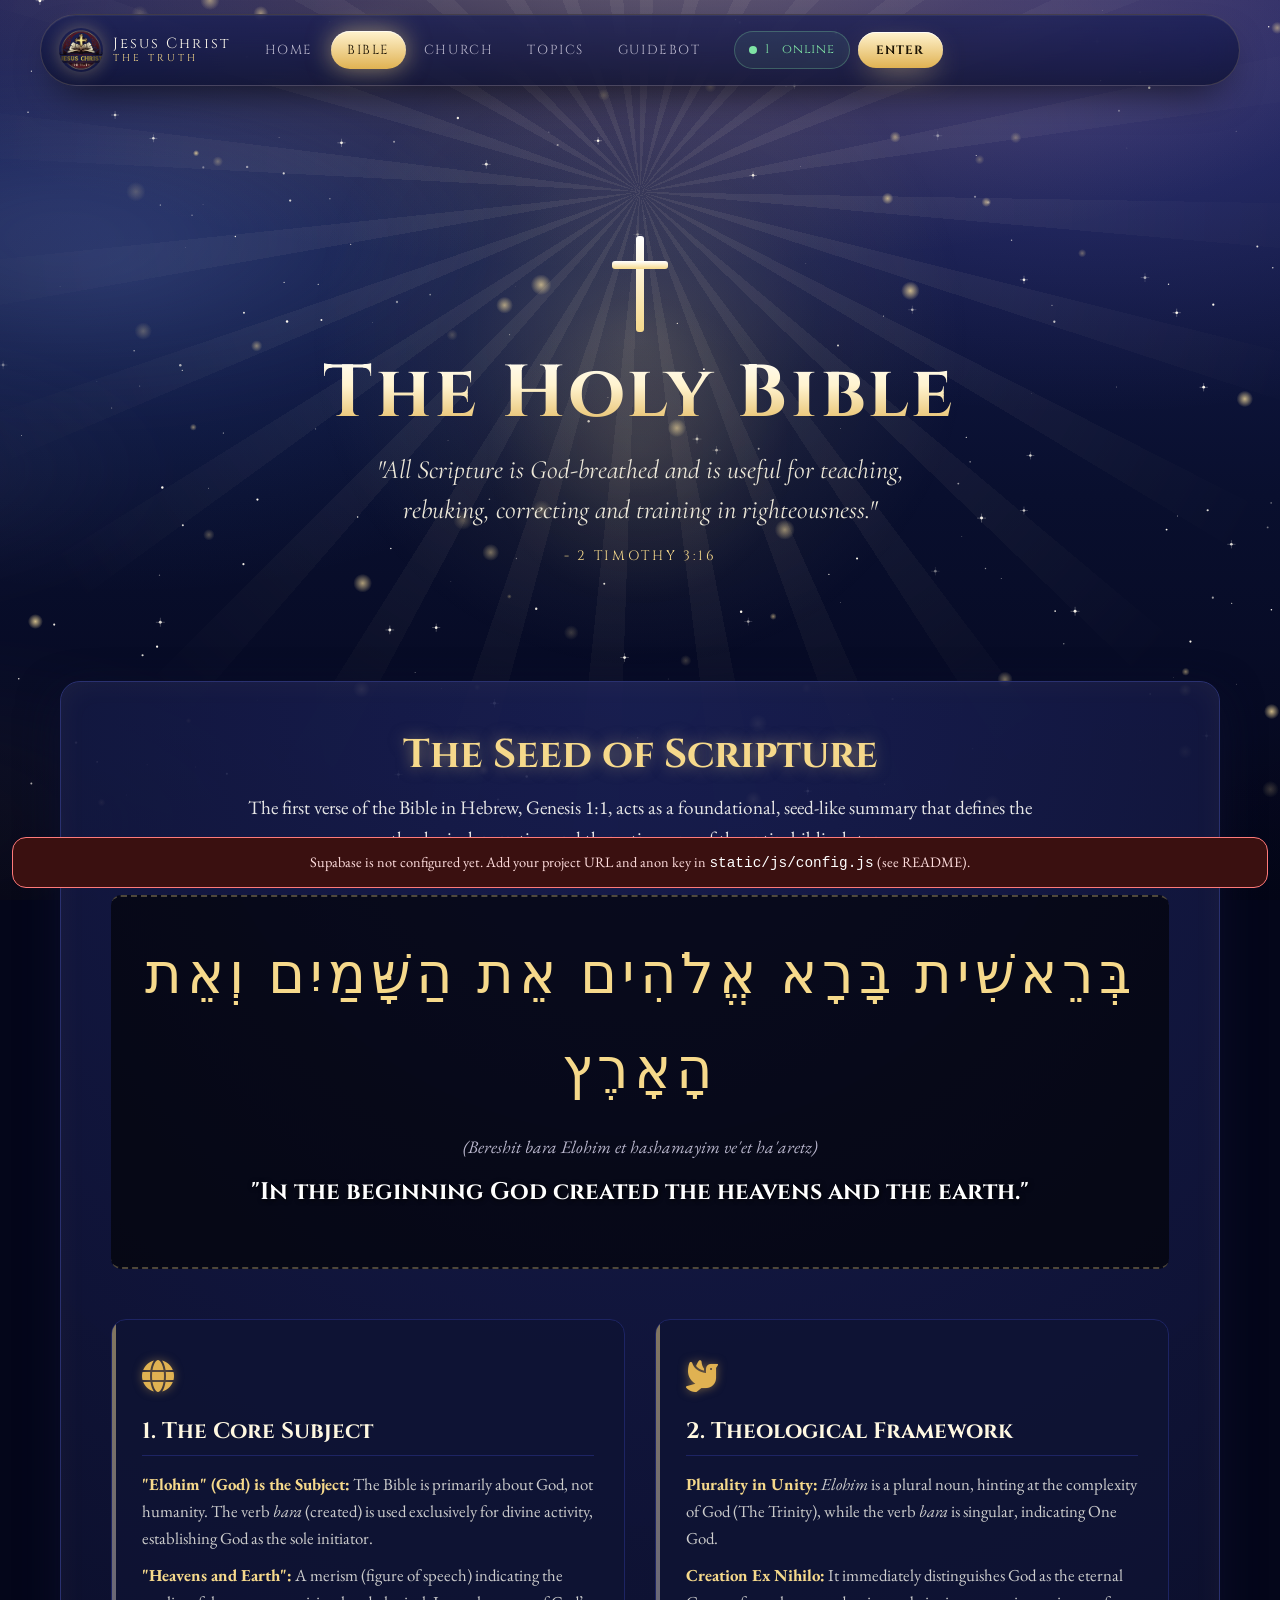
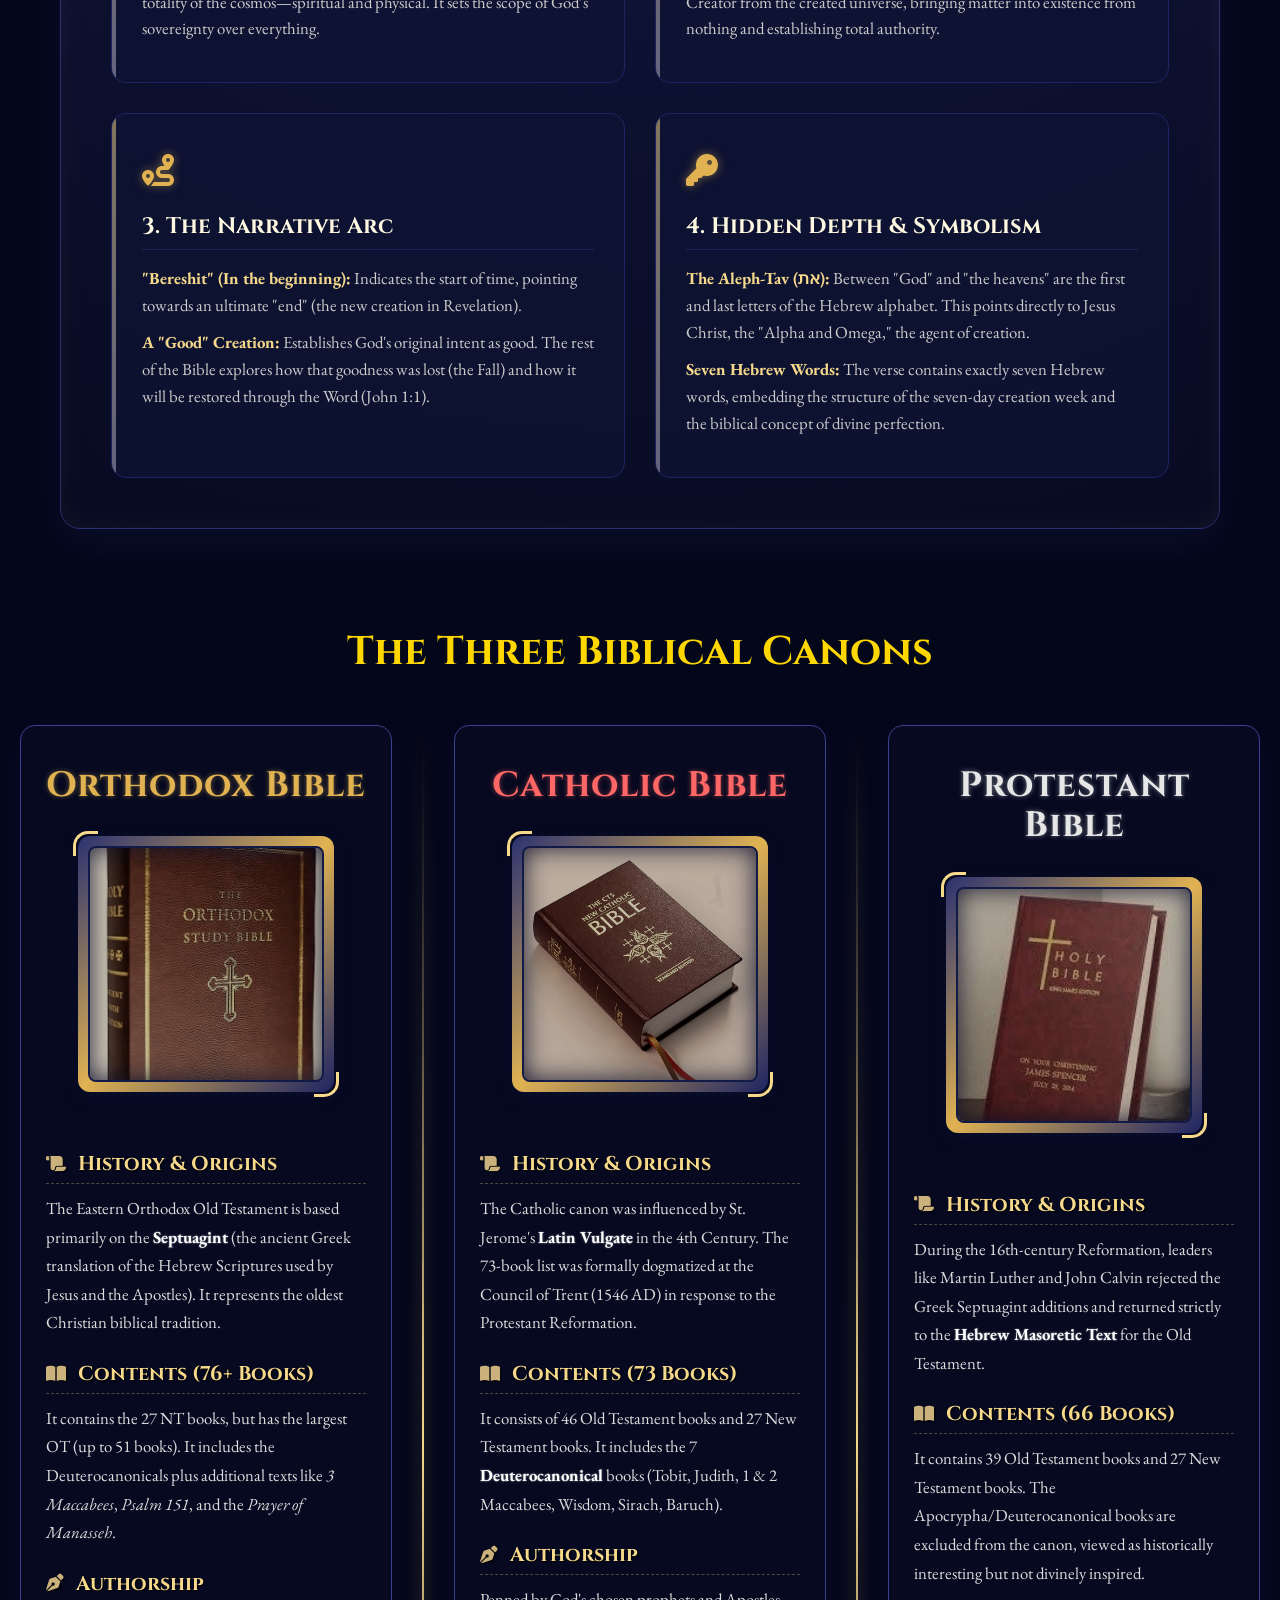
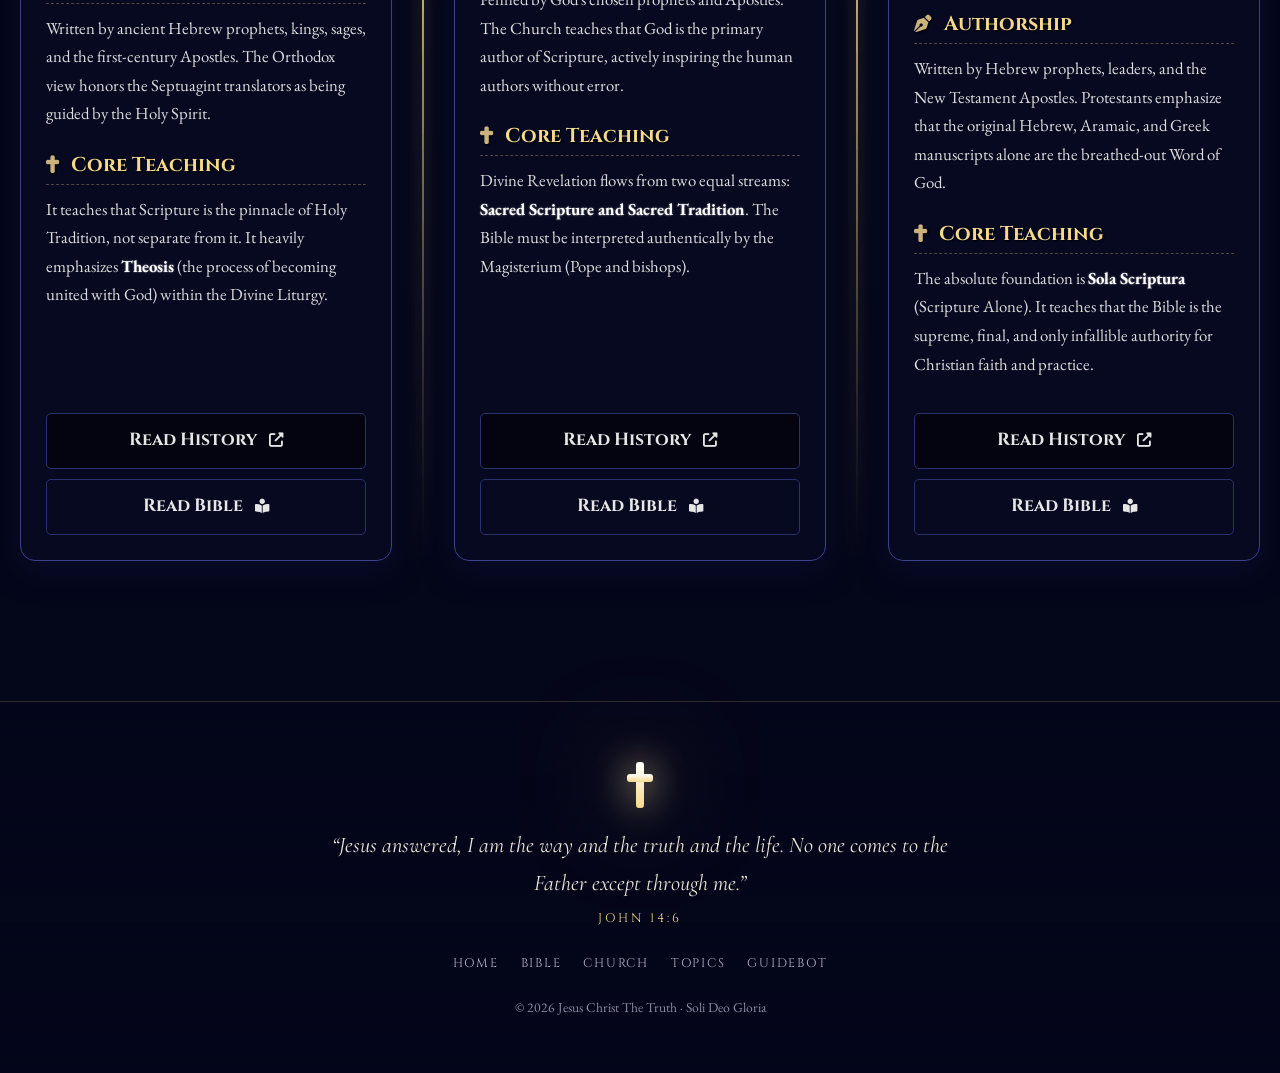
==== commit e2b68ace: "Add Vercel deployment, optimise images, clean up legacy files, document setup - vercel.json + build " ====
--- a/bible.html
+++ b/bible.html
@@ -11,7 +11,7 @@
     <link href="https://fonts.googleapis.com/css2?family=Cinzel:wght@400;600;700;900&family=Cormorant+Garamond:ital,wght@0,500;0,700;1,500&family=EB+Garamond:ital,wght@0,400;0,500;1,400&display=swap" rel="stylesheet">
     <link rel="stylesheet" href="static/vendor/fontawesome/css/all.min.css">
     <link rel="stylesheet" href="static/css/theme.css">
-    <link rel="stylesheet" href="static/bible.css">
+    <link rel="stylesheet" href="static/css/bible.css">
 </head>
 <body data-page="bible" data-auth="none">
 <main>
@@ -580,6 +580,6 @@
     <script src="static/js/config.js"></script>
     <script src="static/js/api.js"></script>
     <script src="static/js/layout.js"></script>
-    <script src="static/bible.js"></script>
+    <script src="static/js/bible.js"></script>
 </body>
 </html>
--- a/static/css/theme.css
+++ b/static/css/theme.css
@@ -660,3 +660,10 @@
     *, *::before, *::after { animation-duration: .001ms !important; animation-iteration-count: 1 !important; transition-duration: .001ms !important; scroll-behavior: auto !important; }
     [data-reveal] { opacity: 1; transform: none; filter: none; }
 }
+
+/* Cross-shaped cursors on devices with a mouse */
+@media (pointer: fine) {
+    body { cursor: url("../cursor/browncross.cur"), auto; }
+    a, button, [role="button"], select, summary, label { cursor: url("../cursor/yellowcross.cur"), pointer; }
+    input, textarea, .rich-input { cursor: text; }
+}
--- a/static/css/bible.css
+++ b/static/css/bible.css
@@ -0,0 +1,533 @@
+/* ================= GENESIS 1:1 SECTION (NEW) ================= */
+.genesis-section {
+    padding: 20px 20px 80px;
+    max-width: 1200px;
+    margin: 0 auto;
+}
+
+.genesis-container {
+    background: radial-gradient(circle at top center, rgba(26, 32, 84, 0.9), rgba(8, 11, 34, 0.95));
+    border: 1px solid #2a3170;
+    border-radius: 20px;
+    padding: 50px;
+    box-shadow: 0 15px 40px rgba(12,16,46,0.8), inset 0 0 30px rgba(246, 217, 139, 0.05);
+}
+
+.genesis-intro {
+    text-align: center;
+    margin-bottom: 40px;
+}
+
+.genesis-intro h2 {
+    font-family: 'Cinzel', serif;
+    font-size: 2.5rem;
+    color: #f6d98b;
+    text-shadow: 0 0 15px rgba(246, 217, 139, 0.5);
+    margin-bottom: 15px;
+}
+
+.genesis-intro p {
+    font-family: 'EB Garamond', serif;
+    font-size: 1.2rem;
+    color: #e6e6e6;
+    max-width: 800px;
+    margin: 0 auto;
+    line-height: 1.6;
+}
+
+/* Glowing Hebrew Block */
+.hebrew-block {
+    text-align: center;
+    background: rgba(0, 0, 0, 0.6);
+    border-top: 2px dashed rgba(246, 217, 139, 0.3);
+    border-bottom: 2px dashed rgba(246, 217, 139, 0.3);
+    padding: 30px 20px;
+    margin-bottom: 50px;
+    border-radius: 10px;
+}
+
+.hebrew-text {
+    font-size: 3.5rem;
+    color: #f6d98b;
+    font-family: "Times New Roman", Times, serif; /* Best for standard Hebrew rendering */
+    letter-spacing: 5px;
+    margin-bottom: 15px;
+    animation: holyGlow 3s infinite alternate;
+}
+
+@keyframes holyGlow {
+    0% { text-shadow: 0 0 10px rgba(246, 217, 139, 0.4); }
+    100% { text-shadow: 0 0 25px rgba(246, 217, 139, 0.9), 0 0 40px gold; }
+}
+
+.transliteration {
+    font-family: 'EB Garamond', serif;
+    font-size: 1.1rem;
+    color: #b9b6cc;
+    font-style: italic;
+    margin-bottom: 10px;
+}
+
+.translation {
+    font-family: 'Cinzel', serif;
+    font-size: 1.5rem;
+    color: #fff;
+    font-weight: bold;
+    text-shadow: 1px 1px 5px #000;
+}
+
+/* 4 Points Grid */
+.genesis-grid {
+    display: grid;
+    grid-template-columns: repeat(2, 1fr);
+    gap: 30px;
+}
+
+.genesis-card {
+    background: rgba(14, 19, 52, 0.8);
+    border: 1px solid #1d2463;
+    border-radius: 15px;
+    padding: 30px;
+    transition: all 0.4s ease;
+    position: relative;
+    overflow: hidden;
+}
+
+.genesis-card::before {
+    content: "";
+    position: absolute;
+    top: 0; left: 0; width: 4px; height: 100%;
+    background: linear-gradient(to bottom, #f6d98b, #b9b6cc);
+    opacity: 0.5;
+    transition: opacity 0.4s ease;
+}
+
+.genesis-card:hover {
+    transform: translateY(-5px);
+    box-shadow: 0 10px 25px rgba(12,16,46,0.8), inset 0 0 20px rgba(246, 217, 139, 0.1);
+    border-color: #b9862b;
+}
+
+.genesis-card:hover::before { opacity: 1; }
+
+.gen-icon {
+    font-size: 2rem;
+    color: #e0b252;
+    margin-bottom: 15px;
+    text-shadow: 0 0 10px rgba(224, 178, 82, 0.5);
+}
+
+.genesis-card h3 {
+    font-family: 'Cinzel', serif;
+    font-size: 1.4rem;
+    color: #fff8e1;
+    margin-bottom: 15px;
+    border-bottom: 1px solid #1d2463;
+    padding-bottom: 10px;
+}
+
+.genesis-card p {
+    font-family: 'EB Garamond', serif;
+    font-size: 1.05rem;
+    color: #cccccc;
+    line-height: 1.6;
+    margin-bottom: 10px;
+}
+
+.genesis-card strong {
+    color: #f6d98b;
+}
+
+
+/* ================= BIBLE SECTION LAYOUT ================= */
+.bible-section {
+    padding: 20px 20px 100px;
+    max-width: 1400px;
+    margin: 0 auto;
+}
+
+.bible-grid {
+    display: flex;
+    justify-content: space-between;
+    align-items: stretch;
+    gap: 30px;
+}
+
+/* Individual Columns */
+.bible-col {
+    flex: 1;
+    display: flex;
+    flex-direction: column;
+    background: rgba(8, 11, 34, 0.8);
+    border: 1px solid #3a4290;
+    border-radius: 15px;
+    padding: 40px 25px 25px; /* Bottom padding adjusted for button */
+    box-shadow: 0 10px 30px rgba(12,16,46,0.7);
+    transition: transform 0.4s ease, box-shadow 0.4s ease, background 0.4s ease;
+    position: relative;
+    overflow: hidden;
+}
+
+.bible-col::before {
+    content: "";
+    position: absolute;
+    inset: 0;
+    background-image: url('data:image/svg+xml,<svg xmlns="http://www.w3.org/2000/svg" width="4" height="4" viewBox="0 0 4 4"><path fill="%23ffd700" fill-opacity="0.05" d="M1 3h1v1H1V3zm2-2h1v1H2V1z"></path></svg>');
+    opacity: 0;
+    transition: opacity 0.4s ease;
+    pointer-events: none;
+}
+
+.bible-col:hover::before { opacity: 1; }
+
+.bible-col:hover {
+    transform: translateY(-10px);
+    background: rgba(14, 19, 52, 0.95);
+    box-shadow: 0 20px 50px rgba(9,12,38,0.88);
+}
+
+/* Titles */
+.bible-title {
+    font-family: 'Cinzel', serif;
+    font-size: 2.2rem; 
+    text-align: center;
+    margin-bottom: 30px;
+    transition: text-shadow 0.4s ease;
+    letter-spacing: 1px;
+}
+
+.orthodox-text { color: #e0b252; text-shadow: 0 0 5px rgba(224, 178, 82, 0.5); }
+.catholic-text { color: #ff6666; text-shadow: 0 0 5px rgba(255, 102, 102, 0.5); }
+.protestant-text { color: #e6e6e6; text-shadow: 0 0 5px rgba(230, 230, 230, 0.5); }
+
+.bible-col:hover .orthodox-text { text-shadow: 0 0 20px #e0b252, 0 0 10px #fff; }
+.bible-col:hover .catholic-text { text-shadow: 0 0 20px #ff4d4d, 0 0 10px #fff; }
+.bible-col:hover .protestant-text { text-shadow: 0 0 20px #c0c0c0, 0 0 10px #fff; }
+
+
+/* UNIQUE SQUARE IMAGE FRAMES */
+.bible-image-frame {
+    width: 80%; 
+    aspect-ratio: 1 / 1; 
+    margin: 0 auto 35px; 
+    position: relative;
+    transition: all 0.4s ease;
+    z-index: 2; 
+    padding: 10px; 
+    background: linear-gradient(135deg, #2a3170 0%, #e0b252 50%, #1d2463 100%);
+    border-radius: 12px; 
+    box-shadow: 0 5px 15px rgba(12,16,46,0.8);
+}
+
+.bible-image-container {
+    width: 100%; height: 100%; border-radius: 8px; overflow: hidden; position: relative; border: 2px solid #121a48; box-shadow: inset 0 0 25px rgba(9,12,38,0.88);
+}
+
+.bible-image-frame img {
+    width: 100%; height: 100%; object-fit: cover; transition: transform 0.6s ease, filter 0.4s ease; filter: brightness(0.7) sepia(0.3) contrast(1.1); display: block; position: relative; z-index: -1; 
+}
+
+.bible-image-frame::before, .bible-image-frame::after {
+    content: ""; position: absolute; width: 25px; height: 25px; border: 3px solid #f6d98b; transition: all 0.4s ease; z-index: 1; 
+}
+
+.bible-image-frame::before { top: -5px; left: -5px; border-right: none; border-bottom: none; border-top-left-radius: 15px; }
+.bible-image-frame::after { bottom: -5px; right: -5px; border-left: none; border-top: none; border-bottom-right-radius: 15px; }
+
+.bible-col:hover .bible-image-frame { transform: scale(1.03); box-shadow: 0 10px 30px rgba(9,12,38,0.88); }
+.bible-col:hover .bible-image-frame img { transform: scale(1.1); filter: brightness(1.1) sepia(0) contrast(1); }
+
+.bible-col:hover .orthodox-frame { background: linear-gradient(135deg, #e0b252 0%, #fff 50%, #e0b252 100%); box-shadow: 0 0 30px rgba(224, 178, 82, 0.6), 0 10px 30px rgba(12,16,46,0.8); }
+.bible-col:hover .orthodox-frame::before, .bible-col:hover .orthodox-frame::after { border-color: #fff; box-shadow: 0 0 10px #fff; }
+
+.bible-col:hover .catholic-frame { background: linear-gradient(135deg, #ff4d4d 0%, #fff 50%, #800000 100%); box-shadow: 0 0 30px rgba(255, 77, 77, 0.6), 0 10px 30px rgba(12,16,46,0.8); }
+.bible-col:hover .catholic-frame::before, .bible-col:hover .catholic-frame::after { border-color: #ffcccc; box-shadow: 0 0 10px #ffcccc; }
+
+.bible-col:hover .protestant-frame { background: linear-gradient(135deg, #c0c0c0 0%, #fff 50%, #666 100%); box-shadow: 0 0 30px rgba(192, 192, 192, 0.6), 0 10px 30px rgba(12,16,46,0.8); }
+.bible-col:hover .protestant-frame::before, .bible-col:hover .protestant-frame::after { border-color: #fff; box-shadow: 0 0 10px #fff; }
+
+
+/* DETAILS SECTION */
+.bible-details {
+    flex-grow: 1; /* Pushes the button to the bottom */
+}
+
+.bible-details h4 {
+    font-family: 'Cinzel', serif; color: #f6d98b; font-size: 1.25rem; margin-top: 25px; margin-bottom: 10px; display: flex; align-items: center; gap: 12px; border-bottom: 1px dashed rgba(246, 217, 139, 0.3); padding-bottom: 8px; text-shadow: 1px 1px 2px #000;
+}
+
+.bible-details h4 i { color: #cbb27d; font-size: 1.1rem; transition: transform 0.3s ease; }
+.bible-col:hover .bible-details h4 i { transform: rotate(15deg) scale(1.1); color: #fff; }
+
+.bible-details p { font-family: 'EB Garamond', serif; color: #dddddd; font-size: 1.05rem; line-height: 1.7; margin-bottom: 15px; }
+.bible-details strong { color: #fff; font-weight: bold; text-shadow: 0 0 2px rgba(255,255,255,0.5); }
+
+/* BIBLE SOURCE LINKS (NEW) */
+.bible-source-link {
+    display: block;
+    text-align: center;
+    margin-top: 20px;
+    padding: 12px 0;
+    text-decoration: none;
+    font-family: 'Cinzel', serif;
+    font-weight: bold;
+    font-size: 1.1rem;
+    border: 1px solid #2a3170;
+    border-radius: 5px;
+    background: rgba(0,0,0,0.5);
+    color: #e6e6e6;
+    transition: all 0.3s ease;
+}
+
+.bible-source-link i { margin-left: 8px; font-size: 0.9rem; }
+
+.orthodox-link:hover { background: #e0b252; color: #000; border-color: #e0b252; box-shadow: 0 0 15px #e0b252; }
+.catholic-link:hover { background: #ff4d4d; color: #fff; border-color: #ff4d4d; box-shadow: 0 0 15px #ff4d4d; }
+.protestant-link:hover { background: #c0c0c0; color: #000; border-color: #c0c0c0; box-shadow: 0 0 15px #c0c0c0; }
+
+/* DIVIDERS */
+.bible-divider {
+    width: 2px;
+    background: linear-gradient(to bottom, transparent, #f6d98b, transparent);
+    opacity: 0.5;
+    box-shadow: 0 0 15px rgba(246, 217, 139, 0.6);
+    border-radius: 50%;
+}
+
+/* ANIMATIONS (Scroll Reveal) */
+.bible-reveal { opacity: 0; transform: translateY(60px); transition: all 1s cubic-bezier(0.2, 0.8, 0.2, 1); }
+.bible-reveal.active { opacity: 1; transform: translateY(0); }
+
+/* ================= NEW: READ BIBLE BUTTONS ================= */
+.orthodox-read-btn, .catholic-read-btn, .protestant-read-btn {
+    cursor: pointer;
+    margin-top: 10px;
+    background: transparent;
+}
+
+.orthodox-read-btn:hover { background: #e0b252; color: #000; border-color: #e0b252; box-shadow: 0 0 15px #e0b252; }
+.catholic-read-btn:hover { background: #ff4d4d; color: #fff; border-color: #ff4d4d; box-shadow: 0 0 15px #ff4d4d; }
+.protestant-read-btn:hover { background: #c0c0c0; color: #000; border-color: #c0c0c0; box-shadow: 0 0 15px #c0c0c0; }
+
+/* ================= BIBLE READER SLIDE PANELS ================= */
+.panel-overlay {
+    position: fixed;
+    top: 0; left: 0; width: 100vw; height: 100vh;
+    background: rgba(0, 0, 0, 0.7);
+    z-index: 999;
+    opacity: 0;
+    pointer-events: none;
+    transition: opacity 0.5s ease;
+    backdrop-filter: blur(5px);
+}
+
+.panel-overlay.open {
+    opacity: 1;
+    pointer-events: all;
+}
+
+/* Base Panel Styling */
+.side-panel {
+    position: fixed;
+    top: 0; right: -100vw; 
+    width: 65vw; 
+    min-width: 400px;
+    max-width: 900px; 
+    height: 100vh;
+    background: linear-gradient(to bottom, #121a48, #150b01);
+    border-top-left-radius: 30px;
+    border-bottom-left-radius: 30px;
+    box-shadow: -15px 0 50px rgba(9,12,38,0.88);
+    z-index: 1000;
+    transition: right 0.5s cubic-bezier(0.25, 1, 0.5, 1);
+    display: flex;
+    flex-direction: column;
+}
+
+.side-panel.open { right: 0; }
+
+/* Panel Specific Borders & Colors */
+#orthodox-reader-panel { border-left: 2px solid #e0b252; }
+.orthodox-header { border-bottom: 1px solid rgba(224, 178, 82, 0.3); }
+.orthodox-header h2 { color: #f6d98b; text-shadow: 0 0 10px rgba(246, 217, 139, 0.5); }
+.orthodox-header .close-btn { color: #e0b252; }
+
+#catholic-reader-panel { border-left: 2px solid #ff4d4d; }
+.catholic-header { border-bottom: 1px solid rgba(255, 77, 77, 0.3); }
+.catholic-header h2 { color: #ff6666; text-shadow: 0 0 10px rgba(255, 77, 77, 0.5); }
+.catholic-header .close-btn { color: #ff6666; }
+
+#protestant-reader-panel { border-left: 2px solid #c0c0c0; }
+.protestant-header { border-bottom: 1px solid rgba(192, 192, 192, 0.3); }
+.protestant-header h2 { color: #e6e6e6; text-shadow: 0 0 10px rgba(192, 192, 192, 0.5); }
+.protestant-header .close-btn { color: #c0c0c0; }
+
+.close-btn {
+    background: transparent;
+    border: none;
+    font-size: 1.8rem;
+    cursor: pointer;
+    transition: all 0.3s ease;
+}
+
+.close-btn:hover {
+    color: #fff !important;
+    transform: scale(1.2) translateX(5px);
+    text-shadow: 0 0 15px #fff;
+}
+
+/* Panel Content & Scrollbar */
+.panel-content {
+    flex-grow: 1;
+    overflow-y: auto;
+    padding: 20px 40px 50px;
+}
+.panel-content::-webkit-scrollbar { width: 8px; }
+.panel-content::-webkit-scrollbar-track { background: rgba(0,0,0,0.3); }
+.panel-content::-webkit-scrollbar-thumb { background: #e0b252; border-radius: 10px; }
+#catholic-reader-panel .panel-content::-webkit-scrollbar-thumb { background: #ff4d4d; }
+#protestant-reader-panel .panel-content::-webkit-scrollbar-thumb { background: #c0c0c0; }
+
+.testament-title {
+    font-family: 'Cinzel', serif;
+    font-size: 1.8rem;
+    color: #fffdf5;
+    text-align: center;
+    margin-bottom: 25px;
+    border-bottom: 2px solid rgba(224, 178, 82, 0.5);
+    padding-bottom: 10px;
+    text-shadow: 0 0 10px rgba(246, 217, 139, 0.3);
+}
+
+.books-grid {
+    display: grid;
+    grid-template-columns: repeat(auto-fit, minmax(220px, 1fr));
+    gap: 20px;
+}
+
+.book-category {
+    background: rgba(0, 0, 0, 0.4);
+    border: 1px solid rgba(224, 178, 82, 0.2);
+    border-radius: 12px;
+    padding: 15px;
+    box-shadow: inset 0 0 15px rgba(12,16,46,0.8);
+}
+
+.book-section {
+    font-family: 'Cinzel', serif;
+    font-size: 1.2rem;
+    color: #b9b6cc;
+    margin-bottom: 15px;
+    border-bottom: 1px dashed rgba(166, 124, 82, 0.4);
+    padding-bottom: 8px;
+    text-align: center;
+}
+
+.book-list { list-style: none; padding: 0; margin: 0; }
+.book-item {
+    font-family: 'EB Garamond', serif;
+    font-size: 1.15rem;
+    color: #e6e6e6;
+    padding: 8px 10px;
+    margin-bottom: 3px;
+    border-radius: 6px;
+    cursor: pointer;
+    transition: all 0.3s ease;
+    border-left: 3px solid transparent;
+}
+
+.book-item:hover {
+    color: #f6d98b;
+    background: rgba(246, 217, 139, 0.08);
+    border-left: 3px solid #f6d98b;
+    transform: translateX(8px);
+    text-shadow: 0 0 8px rgba(246, 217, 139, 0.5);
+}
+
+/* ================= ULTIMATE RESPONSIVE DESIGN (BIBLE PAGE) ================= */
+
+/* --- LAPTOP / SMALL DESKTOP (Max 1200px) --- */
+@media (max-width: 1200px) {
+    .bible-title { font-size: 1.9rem; }
+    .bible-col { padding: 30px 20px; }
+    .bible-image-frame { width: 95%; } 
+}
+
+/* --- TABLET LANDSCAPE (Max 1024px) --- */
+@media (max-width: 1024px) {
+    /* Global Nav */
+    .nav-links { display: none; }
+    .nav-right { display: none; } 
+    .menu-icon { display: block; } 
+    /* Genesis Section */
+    .genesis-container { padding: 40px 30px; }
+    .hebrew-text { font-size: 2.8rem; }
+
+    /* Bible Grid - Stack Columns on Tablets */
+    .bible-grid { flex-direction: column; align-items: center; gap: 0; }
+    .bible-col { width: 100%; max-width: 700px; margin-bottom: 30px; }
+    .bible-image-frame { width: 60%; max-width: 300px; margin-bottom: 30px; }
+    
+    /* Turn vertical divider into horizontal divider */
+    .bible-divider {
+        width: 80%; max-width: 400px; height: 2px;
+        background: linear-gradient(to right, transparent, #f6d98b, transparent);
+        margin: 10px auto 40px; opacity: 0.7;
+    }
+}
+
+/* --- TABLET PORTRAIT (Max 900px) --- */
+@media (max-width: 900px) {
+    /* Hero */
+    .logo { height: 60px; }
+    .cross-effect { transform: translateX(-50%) scale(0.8); top: -120px; }
+    .cross-wings { transform: translateX(-50%) scale(0.6); top: -160px; }
+
+    /* Genesis Section - Stack the 4 cards */
+    .genesis-grid { grid-template-columns: 1fr; gap: 20px; }
+    .genesis-card { padding: 25px; }
+    
+    /* Reader Panel Width Adjustment */
+    .side-panel { width: 85vw; }
+}
+
+/* --- LARGE MOBILE (Max 768px) --- */
+@media (max-width: 768px) {
+    /* Reader Panel takes over the whole screen */
+    .side-panel { width: 100vw; border-radius: 0; border-left: none; }
+    .panel-header { padding: 25px 20px 15px; }
+    .panel-content { padding: 15px 20px 40px; }
+    .books-grid { grid-template-columns: repeat(auto-fit, minmax(150px, 1fr)); }
+}
+
+/* --- MOBILE PHONES (Max 600px) --- */
+@media (max-width: 600px) {
+    /* Navbar & Hero Shrink */
+    .logo { height: 45px; }
+    .verse-reference { font-size: 0.9rem; }
+    
+    /* Genesis Section Mobile Squeeze */
+    .genesis-container { padding: 30px 15px; }
+    .genesis-intro h2 { font-size: 1.8rem; }
+    .hebrew-text { font-size: 1.8rem; letter-spacing: 2px; }
+    .translation { font-size: 1.2rem; }
+    .genesis-card h3 { font-size: 1.2rem; }
+
+    /* Bible Columns Mobile Squeeze */
+    .bible-title { font-size: 1.6rem; }
+    .bible-details h4 { font-size: 1.1rem; }
+    .bible-details p { font-size: 1rem; }
+    .bible-image-frame { width: 85%; }
+    .bible-col { padding: 25px 15px; }
+    
+    /* Reader Panel Books Grid to Single Column */
+    .books-grid { grid-template-columns: 1fr; }
+    .book-section { font-size: 1.1rem; }
+}
+
+/* --- EXTRA SMALL MOBILE (Max 400px - e.g. iPhone SE) --- */
+@media (max-width: 400px) {
+    .hebrew-text { font-size: 1.5rem; }
+    .bible-image-frame { width: 100%; }
+    .orthodox-read-btn, .catholic-read-btn, .protestant-read-btn { font-size: 1rem; padding: 10px 0; }
+}
